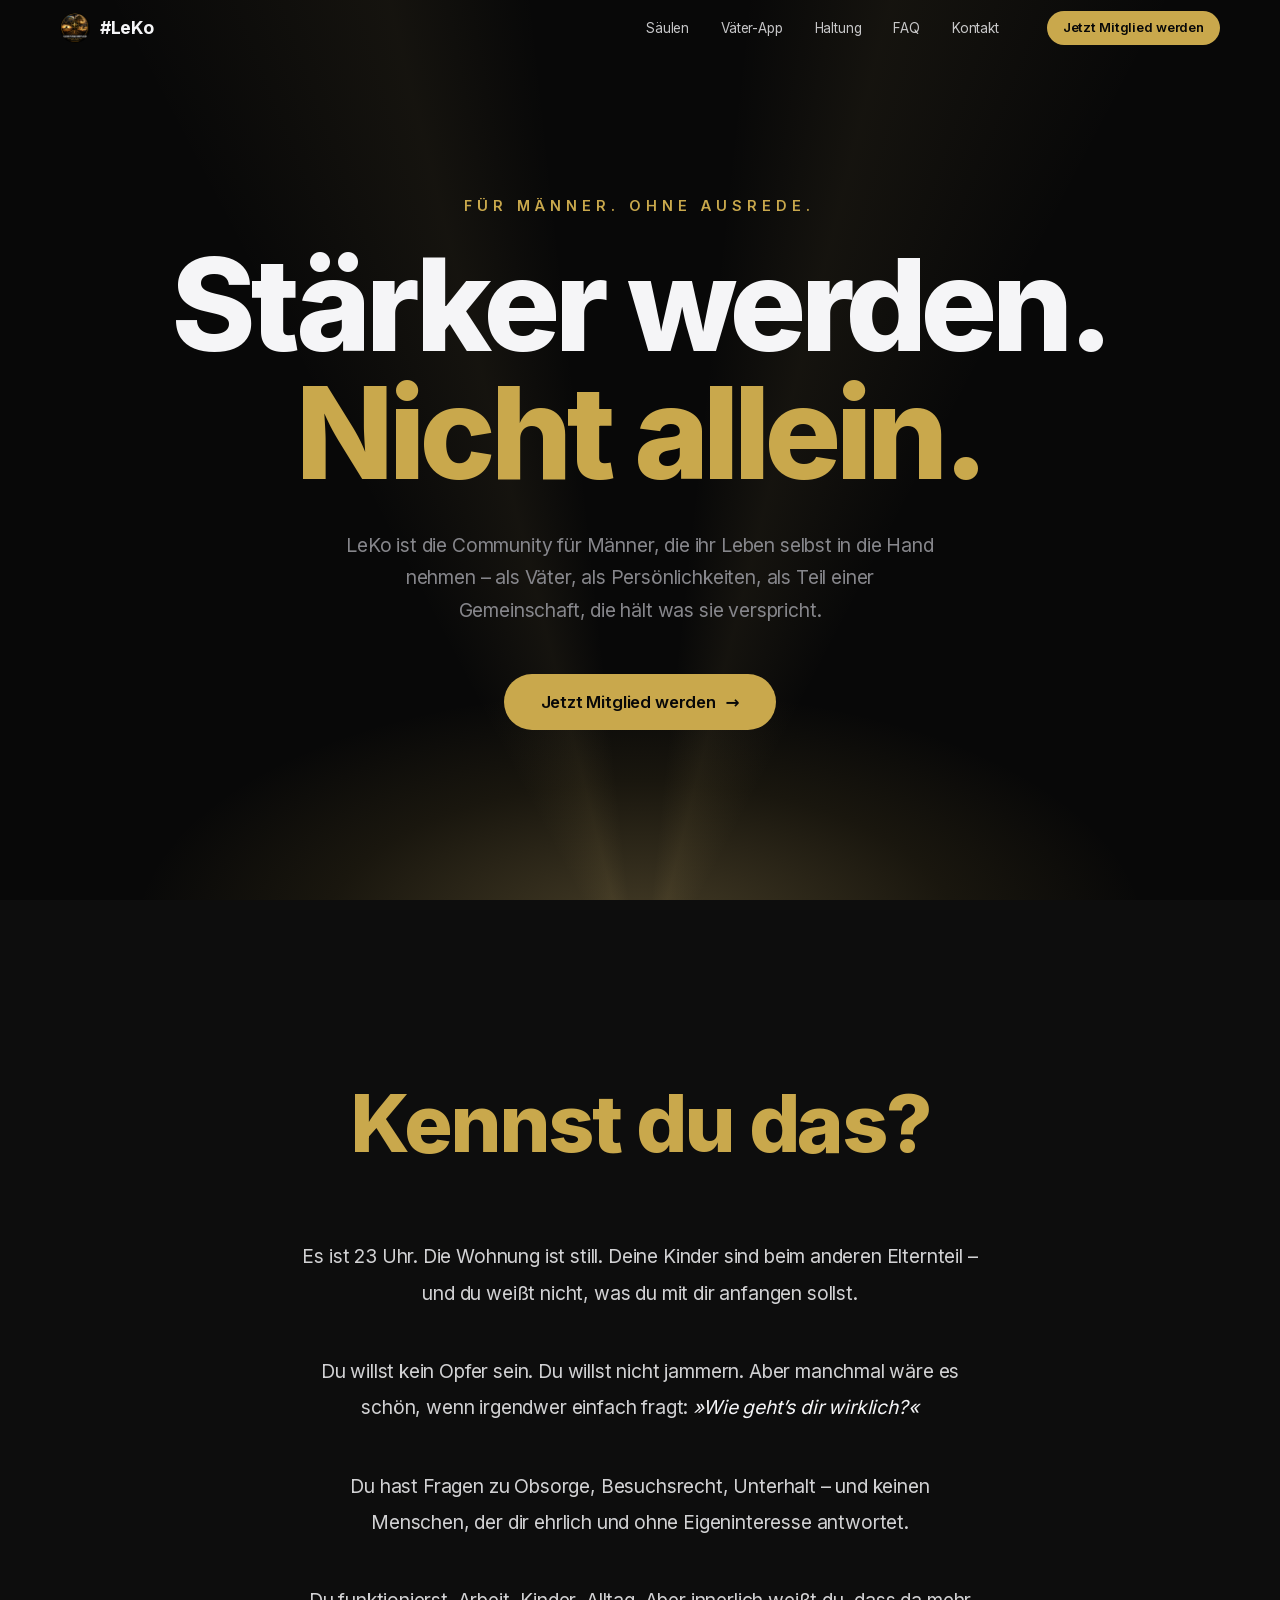
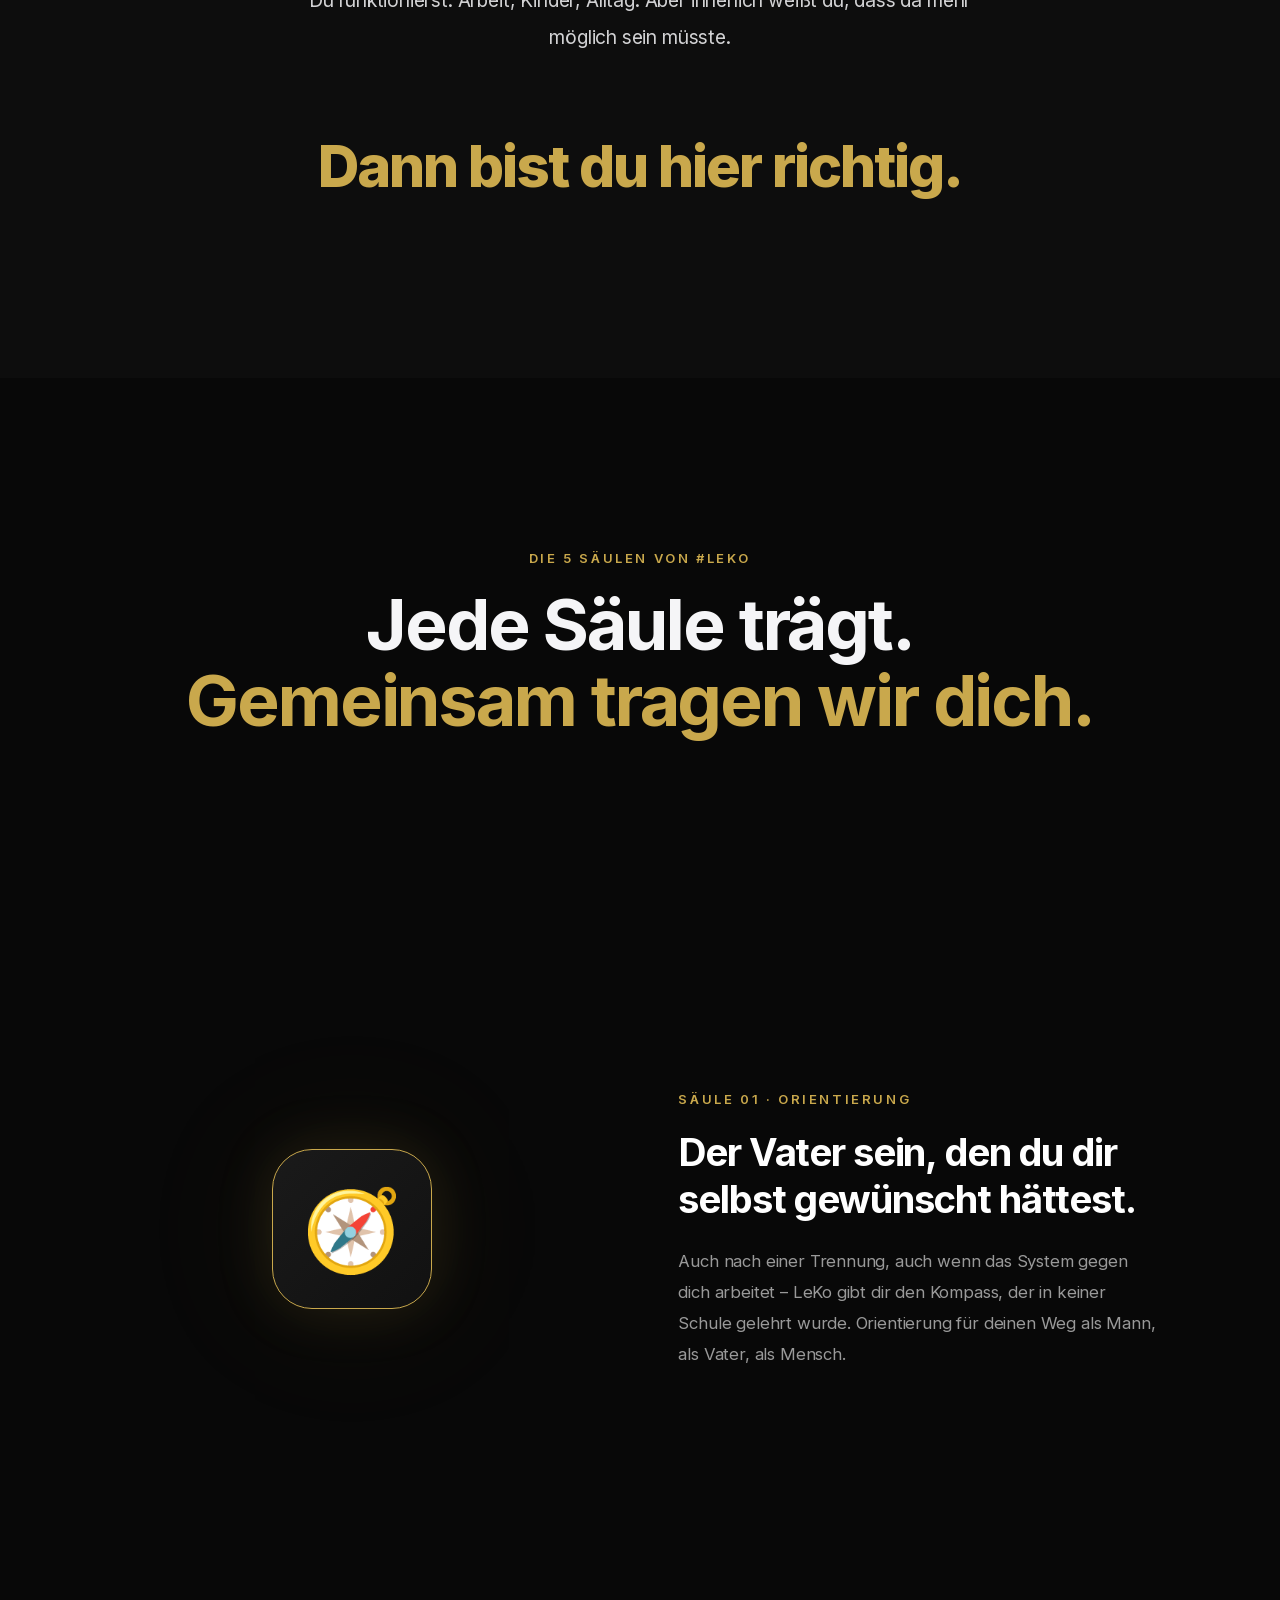
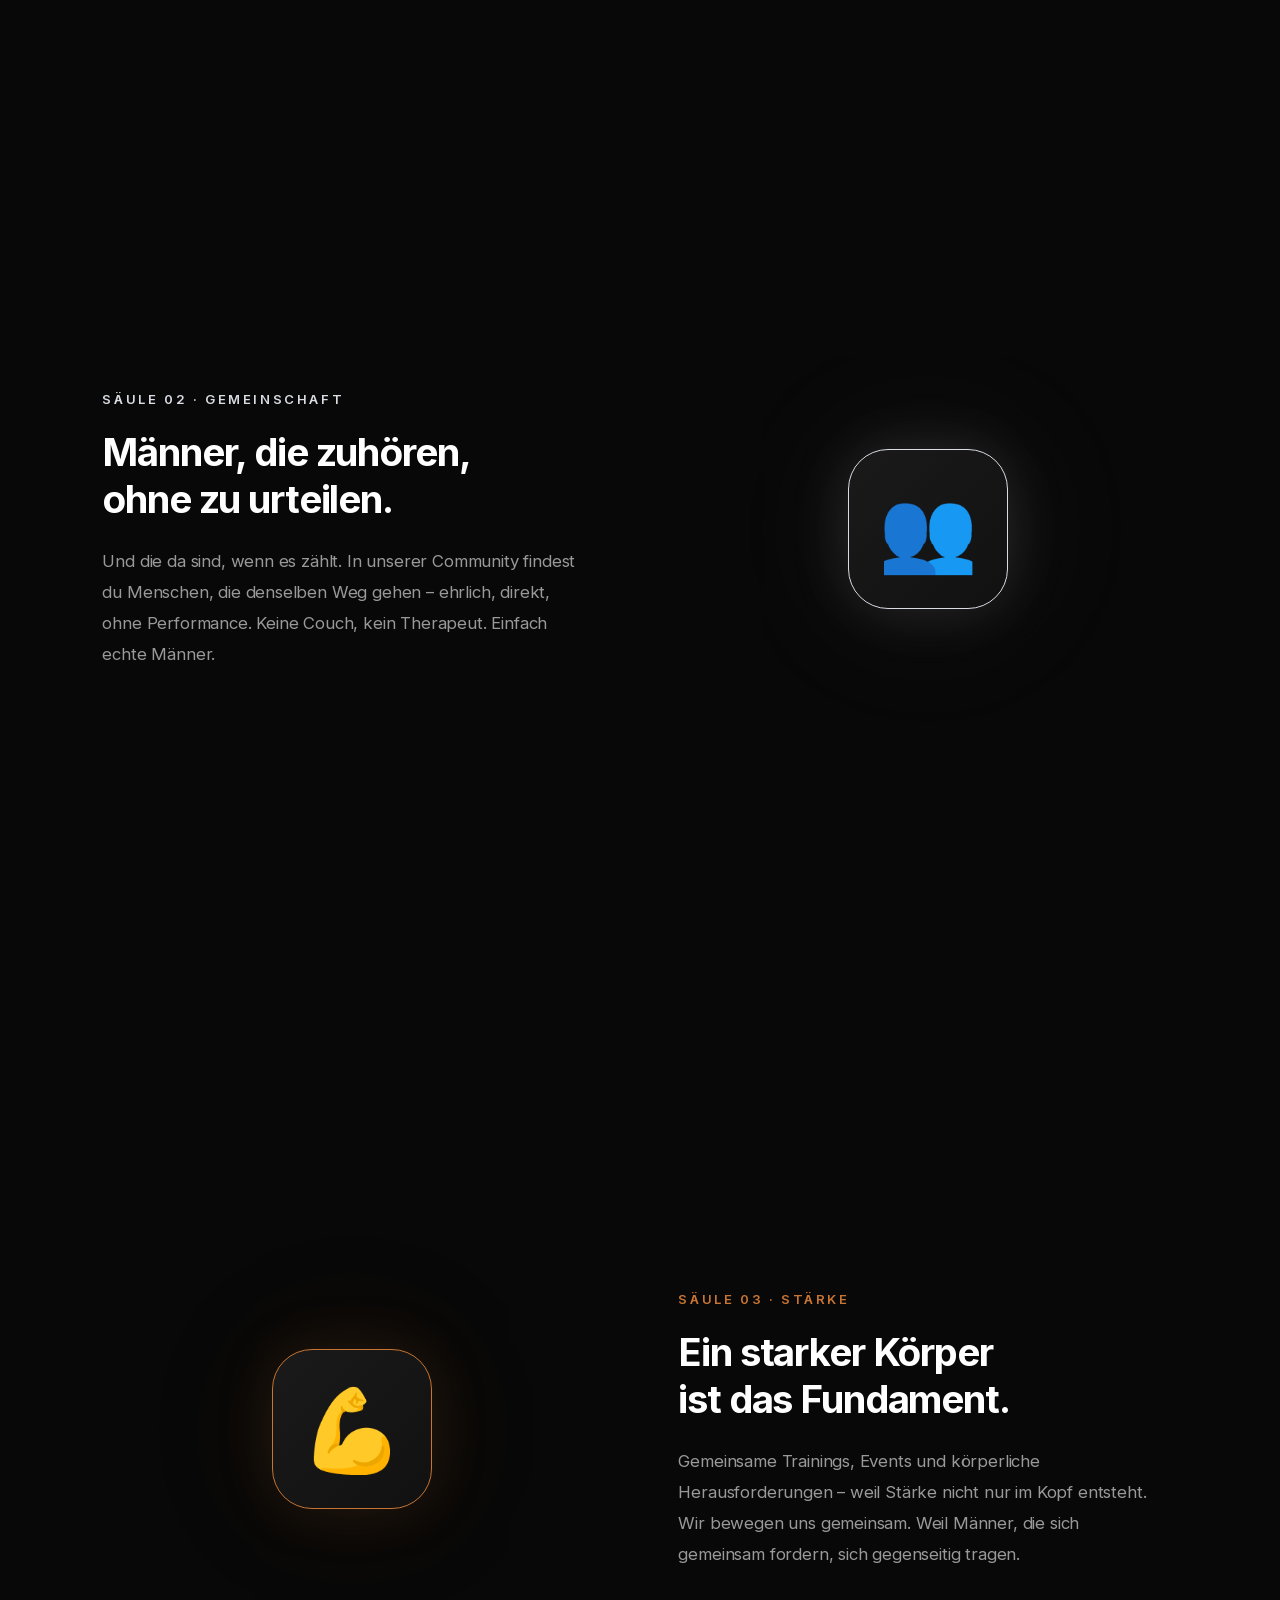
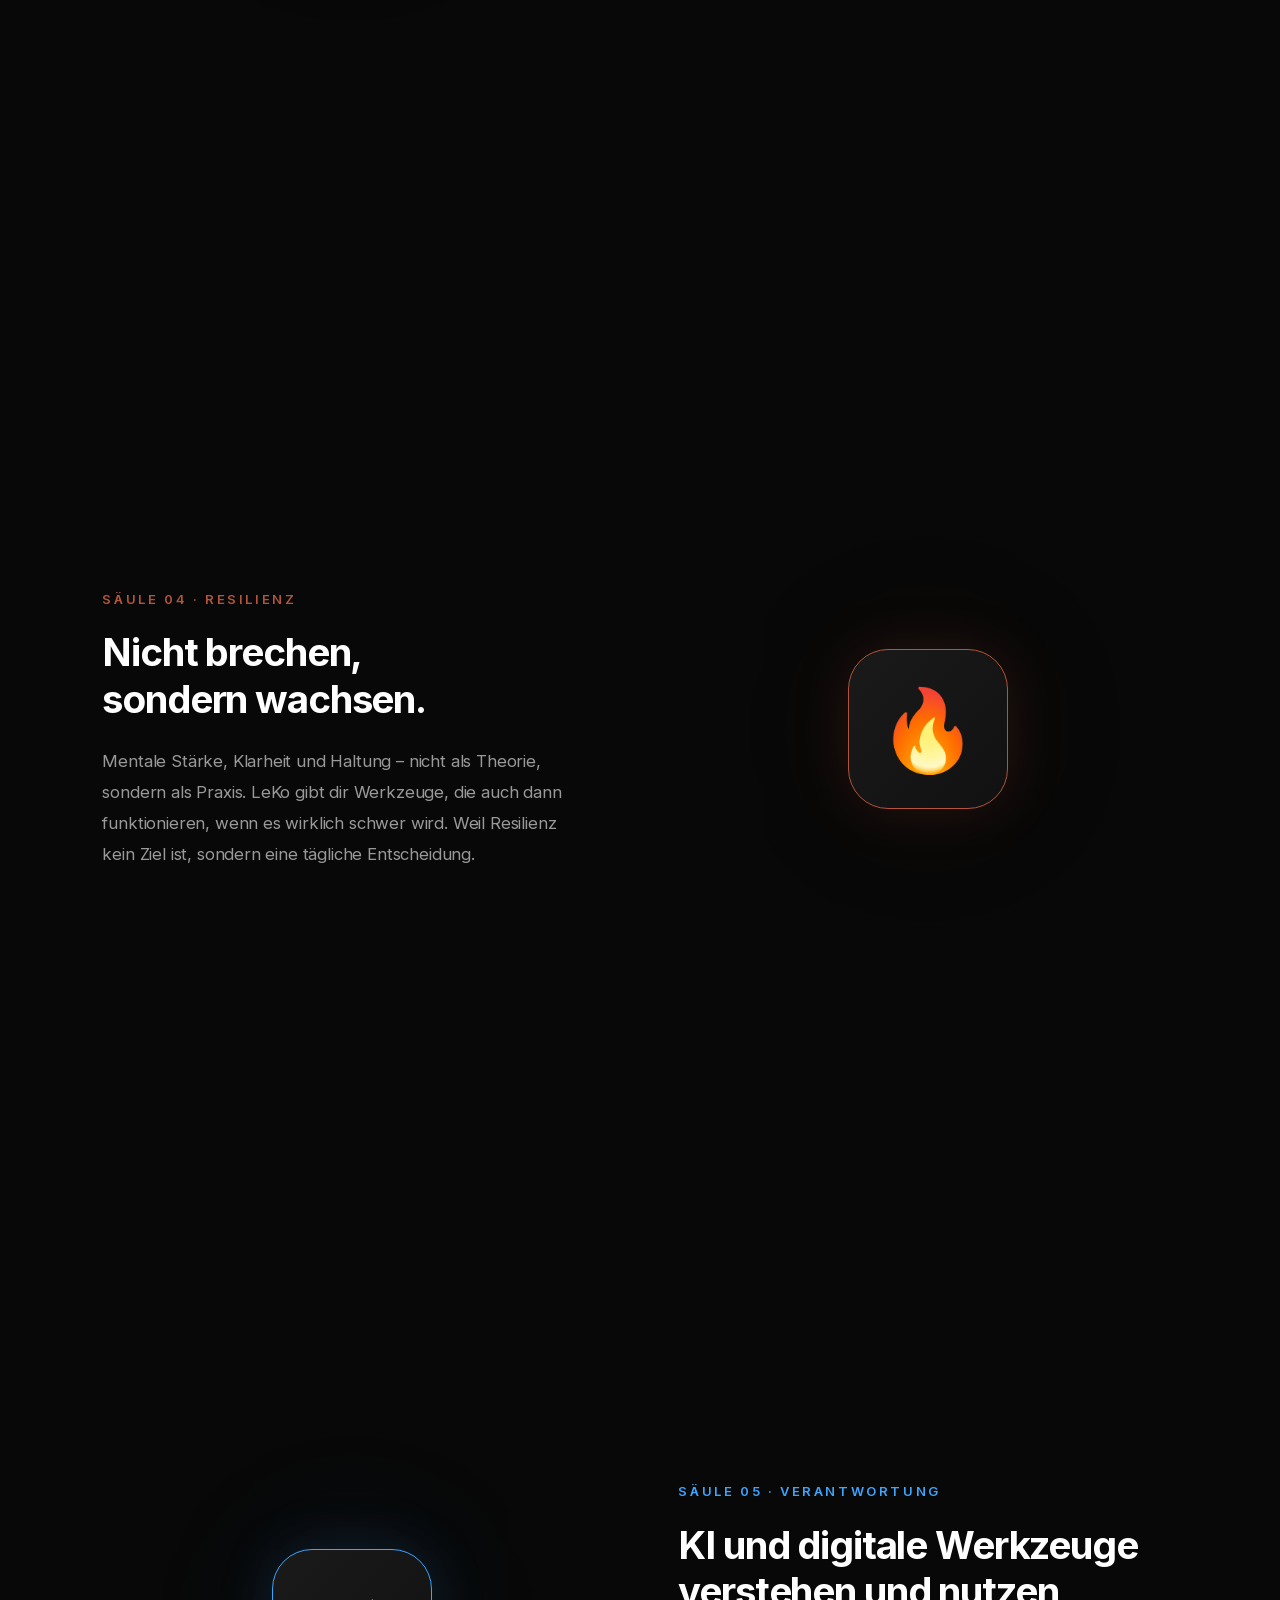
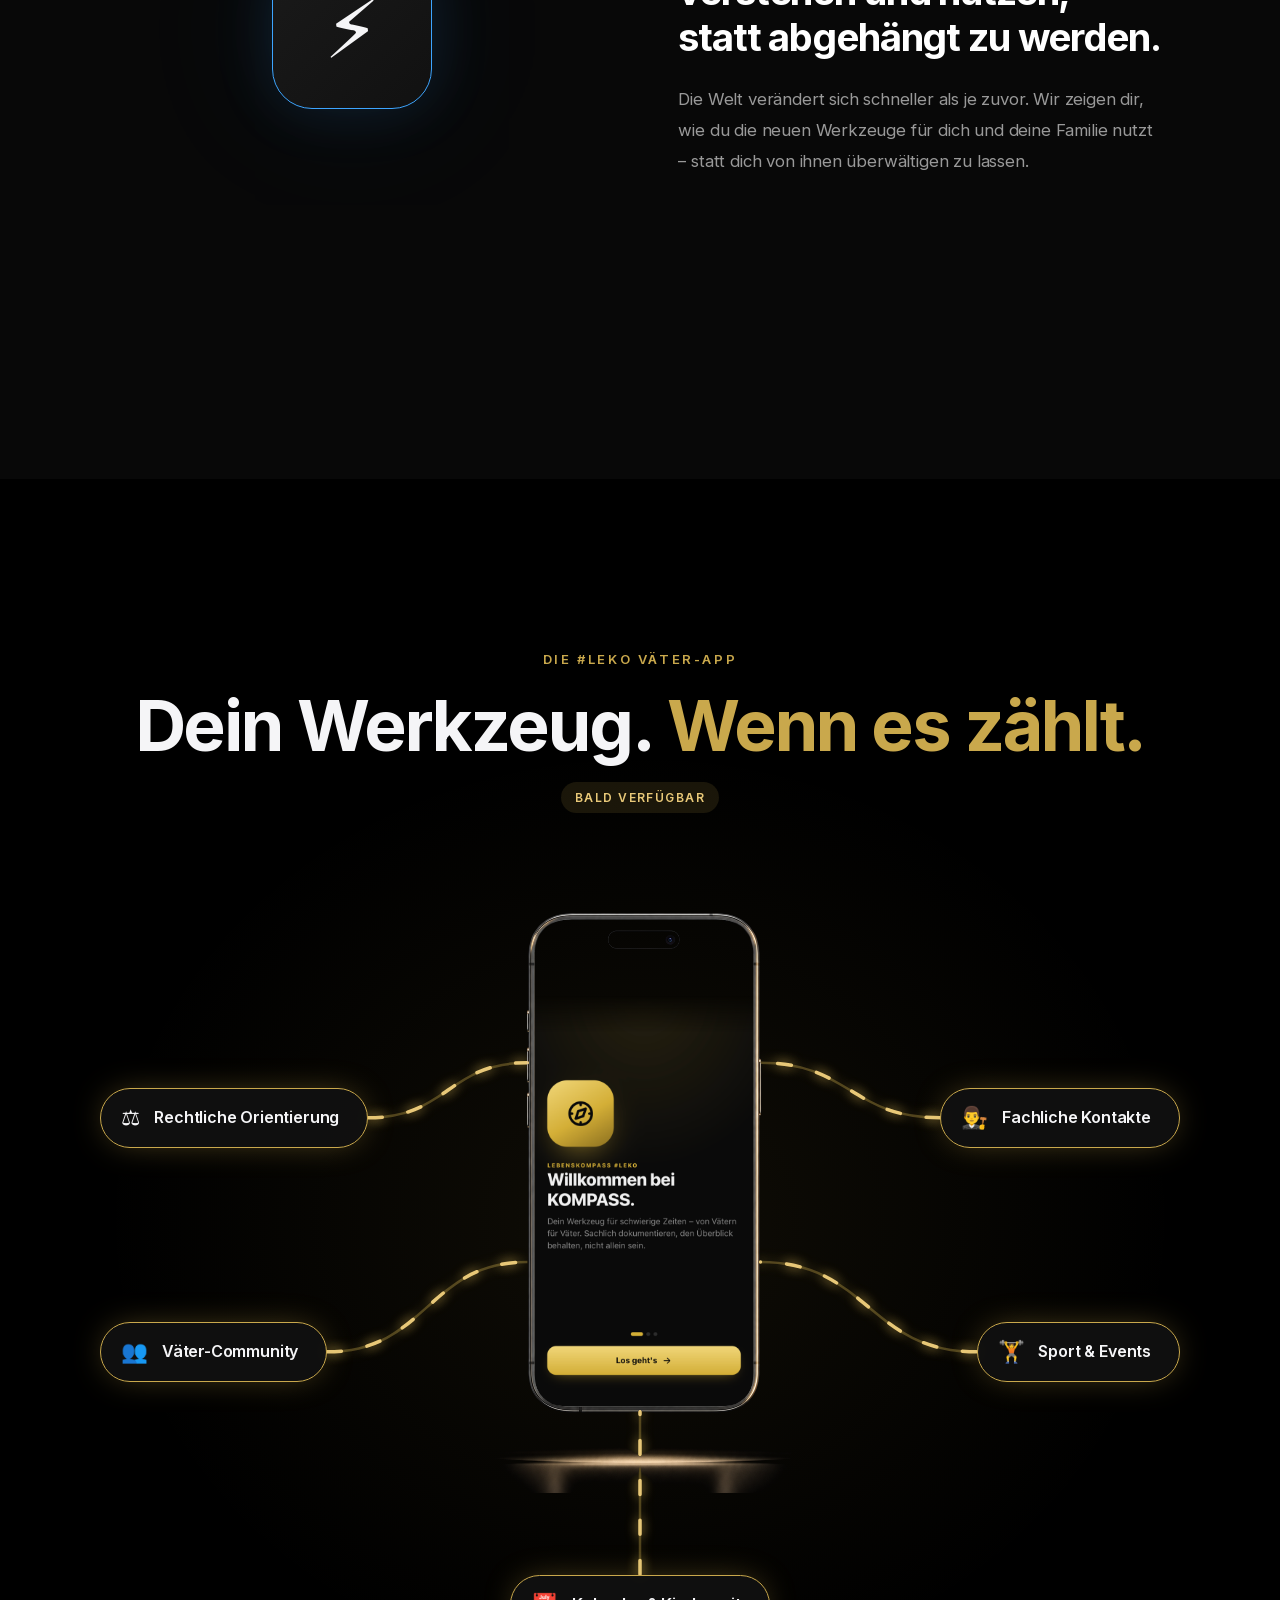
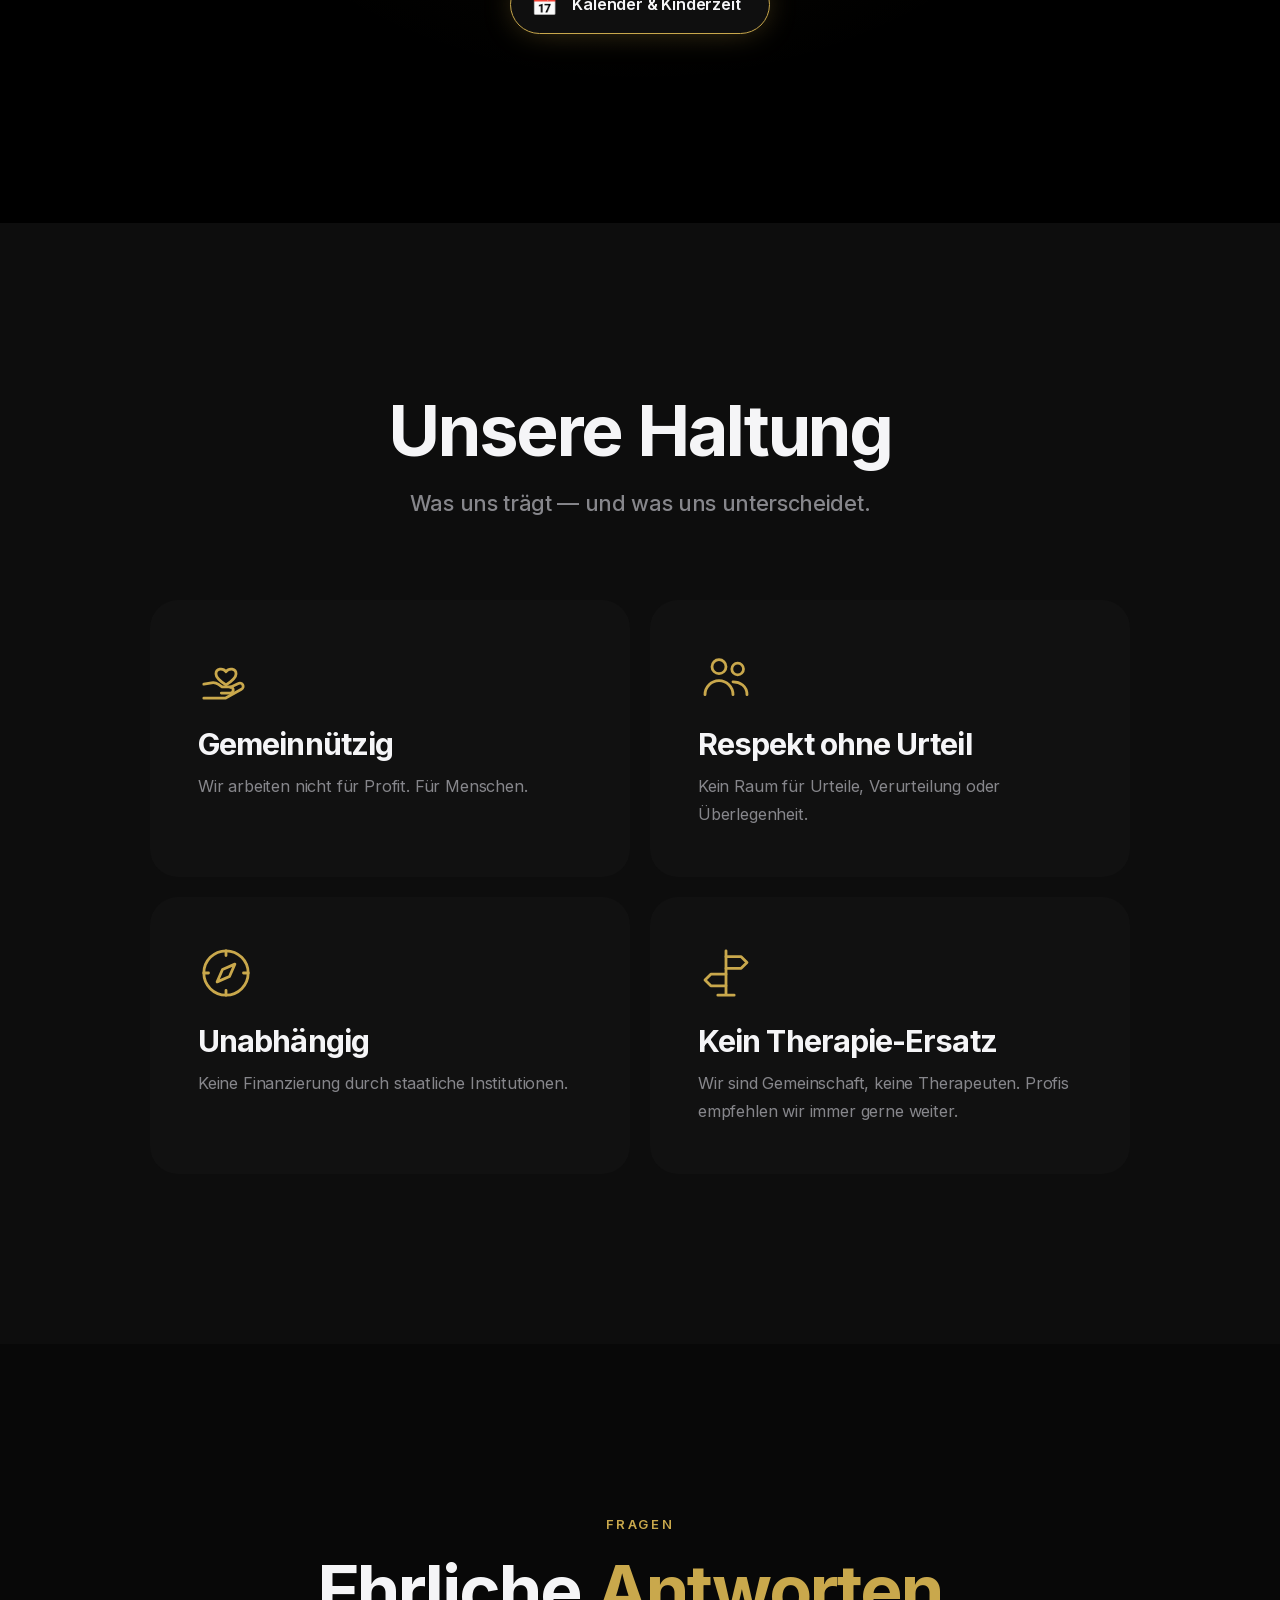
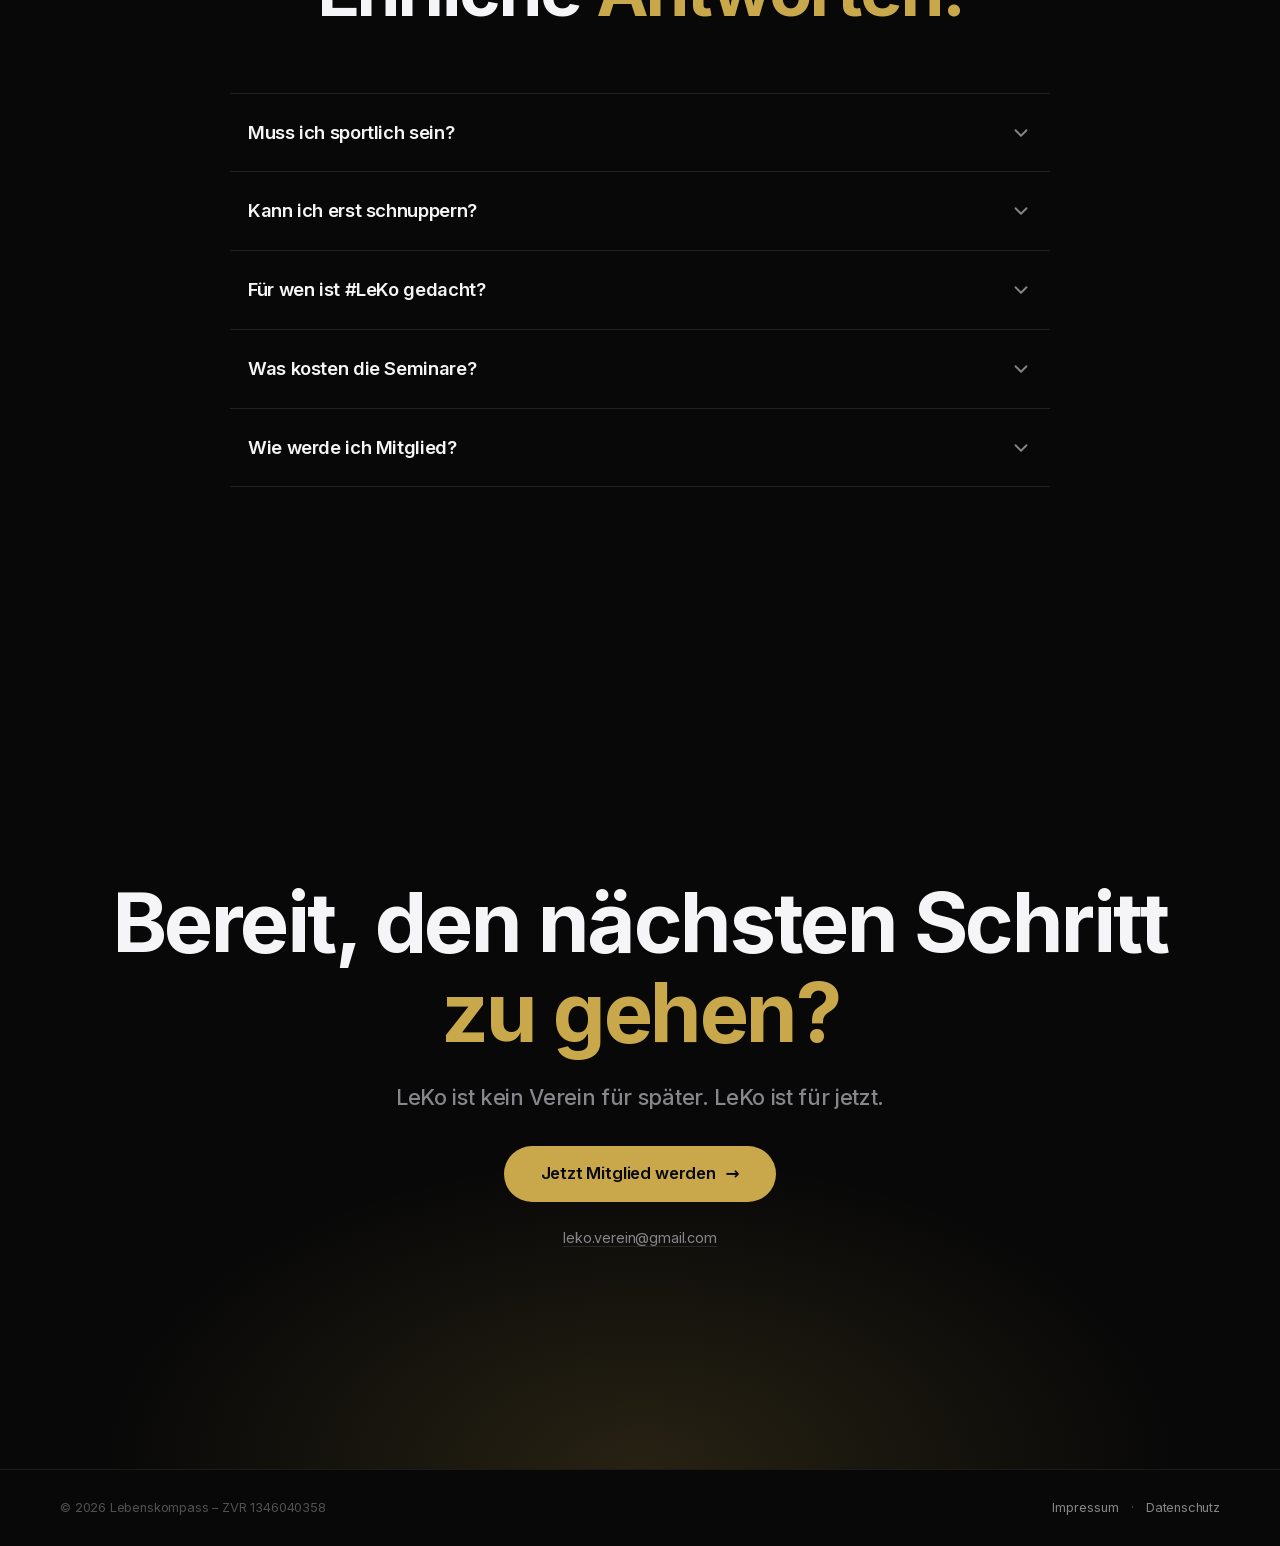
==== index.html @ 15def8cd "fix: Badge-Layout 2+2+1 symmetrisch, alter CSS-Rahmen entfernt Co-Authored-By: Claude Sonnet 4.6 <no" ====
<!DOCTYPE html>
<html lang="de-AT">
<head>
<meta charset="UTF-8">
<meta name="viewport" content="width=device-width, initial-scale=1, viewport-fit=cover">
<meta name="theme-color" content="#080808">
<link rel="icon" type="image/png" sizes="128x128" href="assets/logo/logo-128x128.png">
<link rel="apple-touch-icon" href="assets/logo/logo-256x256.png">
<link rel="stylesheet" href="assets/fonts/fonts.css">
<link rel="stylesheet" href="assets/site.css">
<title>LeKo – Lebenskompass | Männer-Community Österreich &amp; Deutschland</title>
<meta name="description" content="LeKo ist die Gemeinschaft für Männer zwischen 25 und 50, die Orientierung, Stärke und echte Verbindung suchen – als Väter, als Persönlichkeit, als Teil einer Community, die hält was sie verspricht. Österreich und Deutschland.">
<meta name="robots" content="index, follow">
<link rel="canonical" href="https://prinz03.github.io/leko-website/">
<meta property="og:title" content="LeKo – Stärker werden. Nicht allein.">
<meta property="og:description" content="Männer-Community für Orientierung, Gemeinschaft und Stärke. Überall in Österreich und Deutschland.">
<meta property="og:image" content="https://prinz03.github.io/leko-website/assets/logo/logo-512x512.png">
<meta property="og:url" content="https://prinz03.github.io/leko-website/">
<meta property="og:type" content="website">
<meta property="og:locale" content="de_AT">
<style>
/* ─── 1 · HERO: ruhig, nur Text und Licht ─────────────────────────────── */
.hero-outer{position:relative;background:var(--bg-black)}
.hero-inner{position:relative;min-height:100vh;min-height:100svh;overflow:hidden;display:grid;place-items:center;text-align:center;padding:calc(var(--nav-h) + 2rem) 2rem 4rem}
/* Goldener Lichtkegel von unten */
.hero-licht{position:absolute;inset:0;pointer-events:none}
.hero-licht::before{content:"";position:absolute;inset:0;
  background:radial-gradient(ellipse 55% 38% at 50% 104%,rgba(232,200,120,.28),rgba(201,168,76,.09) 45%,transparent 72%),
    conic-gradient(from 180deg at 50% 112%,transparent 152deg,rgba(232,200,120,.06) 166deg,transparent 174deg,transparent 186deg,rgba(232,200,120,.06) 194deg,transparent 208deg)}
.hero-text{position:relative;z-index:2;display:flex;flex-direction:column;align-items:center}
.hero-pre{font-size:clamp(.75rem,1.5vw,.9rem);font-weight:600;letter-spacing:5px;text-transform:uppercase;color:var(--gold);margin-bottom:1.5rem}
.hero-h1{font-size:clamp(3.4rem,10vw,9rem);font-weight:800;line-height:1;letter-spacing:-.04em;margin:0 0 2rem}
.h1-weiss{display:block;color:var(--text-white)}
.h1-gold{display:block;color:var(--gold)}
.hero-sub{font-size:clamp(1rem,2vw,1.2rem);color:var(--text-gray);max-width:600px;line-height:1.7;margin-bottom:2.5rem}
/* „backwards“: nach dem Einblenden übernimmt das Scroll-Skript Deckkraft und Lage */
.auftritt{animation:auftritt 1.4s var(--weich) backwards;animation-delay:var(--d,0s)}
@keyframes auftritt{from{opacity:0;transform:translateY(24px)}}

/* ─── 2 · KENNST DU DAS? ─────────────────────────────────────────────── */
.mirror-section{background:var(--bg-dark);padding:clamp(110px,15vw,180px) var(--gutter-r) clamp(110px,15vw,180px) var(--gutter-l);text-align:center}
.mirror-label{font-size:clamp(2.6rem,6.5vw,5rem);font-weight:800;color:var(--gold);margin-bottom:clamp(3rem,6vw,4.5rem)}
.mirror-item{max-width:680px;margin:0 auto 2.6rem}
.mirror-item p{font-size:1.2rem;line-height:1.9;color:rgba(245,245,247,.85)}
.mirror-item em{color:var(--text-white);font-style:italic}
.mirror-bridge{max-width:680px;margin:clamp(3.5rem,7vw,5rem) auto 0;font-size:clamp(2rem,5vw,3.6rem);font-weight:800;letter-spacing:-.035em;line-height:1.1;color:var(--gold)}

/* ─── 3 · 5 SÄULEN: je eine Full-Screen-Sektion ──────────────────────── */
.saeulen{background:var(--bg-black)}
.saeulen-intro{text-align:center;padding-top:clamp(110px,14vw,170px);padding-bottom:clamp(20px,4vw,40px);display:grid;justify-items:center;gap:18px}
.saeulen-intro h2 em{display:block}
.saeule-section{min-height:100vh;display:grid;grid-template-columns:1fr 1fr;align-items:center;padding:0 8vw;gap:6vw;background:#080808}
.saeule-section:nth-child(even){direction:rtl}
.saeule-section:nth-child(even) > *{direction:ltr}
.saeule-visual{display:grid;place-items:center}
.saeule-icon{font-size:5rem;display:flex;align-items:center;justify-content:center;width:160px;height:160px;border-radius:40px;
  background:linear-gradient(135deg,#1a1a1a,#111);border:1.5px solid var(--akzent);
  box-shadow:0 0 60px color-mix(in srgb,var(--akzent) 14%,transparent),0 0 160px color-mix(in srgb,var(--akzent) 8%,transparent)}
.saeule-label{display:block;font-size:13px;font-weight:600;letter-spacing:.2em;text-transform:uppercase;color:var(--akzent);margin-bottom:1.25rem}
.saeule-text h2{font-size:clamp(1.8rem,3vw,2.8rem);color:#fff;font-weight:700;margin-bottom:1.5rem;line-height:1.2}
.saeule-text p{font-size:1.05rem;color:#999;line-height:1.85;max-width:480px}
@media (max-width:760px){
  .saeule-section,.saeule-section:nth-child(even){grid-template-columns:1fr;direction:ltr;min-height:auto;padding:clamp(72px,16vw,110px) var(--gutter-r) clamp(72px,16vw,110px) var(--gutter-l);gap:2.5rem}
  .saeule-visual{justify-items:start}
  .saeule-icon{width:120px;height:120px;font-size:3.6rem;border-radius:30px}
}

/* ─── 4 · VÄTER-APP: Handy in der Mitte, Features per Strom-Linie verbunden ─── */
.app{background:radial-gradient(ellipse 60% 50% at 50% 55%,rgba(201,168,76,.08) 0%,transparent 70%),#000;min-height:100vh;overflow:hidden;padding:clamp(110px,14vw,170px) 0 clamp(90px,12vw,150px)}
.app-kopf{text-align:center;display:grid;justify-items:center;gap:18px;margin-bottom:clamp(48px,7vw,80px)}
/* Bühne: Handy mittig oben, Badges absolut darum herum (2 links, 2 rechts, 1 unten Mitte) */
.app-buehne{position:relative;max-width:1200px;height:780px;margin:0 auto}
.app-linien{position:absolute;inset:0;width:100%;height:100%;overflow:visible;pointer-events:none}
.app-bahn{fill:none;stroke:rgba(201,168,76,.35);stroke-width:2.5;filter:drop-shadow(0 0 6px #C9A84C)}
/* elektrischer Strom: breite helle Impulse laufen schnell die Linie entlang */
.app-strom{fill:none;stroke:#E8C878;stroke-width:3.5;stroke-linecap:round;stroke-dasharray:14 26;animation:strom 1.5s linear infinite;filter:drop-shadow(0 0 6px #C9A84C)}
@keyframes strom{to{stroke-dashoffset:-40}}
.app-badges{list-style:none}
.badge-top-left{left:5%;top:25%}
.badge-mid-left{left:5%;top:55%}
.badge-top-right{right:5%;top:25%}
.badge-mid-right{right:5%;top:55%}
/* zentriert ohne transform – die Einblend-Animation setzt transform am Ende auf none */
.badge-bottom-center{left:0;right:0;margin-inline:auto;width:max-content;bottom:5%}
.app-badge{position:absolute;z-index:1;display:flex;align-items:center;gap:14px;padding:16px 28px 16px 20px;border:1px solid var(--gold);border-radius:999px;background:rgba(17,17,17,.92);
  font-size:1rem;font-weight:600;color:var(--text-white);white-space:nowrap;box-shadow:0 0 34px -8px rgba(201,168,76,.45);transition:box-shadow .3s,background .3s}
.app-badge:hover{background:var(--bg-elevated);box-shadow:0 0 60px -4px rgba(201,168,76,.75)}
.ab-icon{font-size:1.35rem;line-height:1}
/* Handy: generiertes iPhone-Mockup (zugeschnitten auf 603×1200), darin der echte App-Screen.
   Prozentwerte im Bild ausgemessen: Screen innen 15,2 % von links, 72,3 % breit, endet bei 85,5 % Höhe. */
/* ohne transform/z-index zentriert, damit mix-blend-mode mit dem Goldschein der Sektion mischt */
.app-geraet{position:absolute;top:0;left:0;right:0;margin-inline:auto;height:600px;width:301.5px}
.app-mockup{display:block;width:100%;height:100%;mix-blend-mode:lighten}  /* Schwarz im Bild nimmt den Goldschein dahinter an */
/* Screenshot ist breiter als der Screen (0,53 zu 0,45): volle Breite, unten bündig – oben bleibt schwarzer Screen mit der Dynamic Island */
.app-screen-bild{position:absolute;left:15.2%;width:72.3%;top:17.15%;height:auto;aspect-ratio:600/1128;
  border-radius:0 0 12.77% 12.77% / 0 0 6.79% 6.79%;-webkit-mask-image:linear-gradient(to bottom,transparent,#000 9%);mask-image:linear-gradient(to bottom,transparent,#000 9%)}
/* unsichtbarer Kasten über dem Handy-Körper – daran docken die Linien an */
.app-koerper{position:absolute;left:12.64%;right:10.09%;top:3.36%;bottom:13.57%;pointer-events:none}
@media (prefers-reduced-motion:reduce){.app-strom{animation:none;stroke-dasharray:none;opacity:.6}}
.app-mobile-list{display:none}
@media (max-width:899px){
  .app-buehne{height:auto;padding:0 var(--gutter-r) 0 var(--gutter-l)}
  .app-linien,.app-badges{display:none}
  .app-geraet{position:relative;height:auto;width:min(80vw,340px);aspect-ratio:603/1200}
  .app-mobile-list{display:block;padding-top:clamp(48px,10vw,72px)}
  .app-mobile-feature{border-left:3px solid var(--gold);padding:1.5rem 1.5rem 1.5rem 2rem;margin-bottom:2rem;background:var(--bg-card);border-radius:0 12px 12px 0}
  .app-mobile-feature h3{color:var(--gold);font-size:1rem;margin-bottom:.5rem;text-transform:uppercase;letter-spacing:.05em}
  .app-mobile-feature p{color:#ccc;font-size:.95rem;line-height:1.7;margin:0}
}

/* ─── 5 · HALTUNG (2×2) ──────────────────────────────────────────────── */
.haltung{background:var(--bg-dark);padding:clamp(110px,14vw,170px) 0}
.haltung-kopf{text-align:center;display:grid;justify-items:center;gap:18px;margin-bottom:clamp(48px,7vw,80px)}
.haltung-grid{display:grid;grid-template-columns:1fr 1fr;gap:1.25rem;max-width:980px;margin:0 auto}
.haltung-karte{height:100%;padding:clamp(2rem,4vw,3rem);border-radius:28px;background:var(--bg-card);transition:transform .4s var(--weich),background .4s,box-shadow .4s}
.haltung-karte:hover{transform:translateY(-6px);background:var(--bg-elevated);box-shadow:inset 0 0 0 1px var(--border)}
.hk-icon{color:var(--gold);margin-bottom:1.5rem}
.hk-icon svg{display:block;width:56px;height:56px}
.haltung-karte h3{font-size:clamp(1.4rem,2.4vw,1.9rem);color:var(--text-white);margin-bottom:.8rem}
.haltung-karte p{color:var(--text-gray);font-size:1.02rem;line-height:1.7}
@media (max-width:680px){.haltung-grid{grid-template-columns:1fr}}

/* ─── 6 · FAQ ────────────────────────────────────────────────────────── */
.faq{background:var(--bg-black);padding:clamp(110px,14vw,170px) 0}
.faq-kopf{text-align:center;display:grid;justify-items:center;gap:18px;margin-bottom:clamp(40px,6vw,64px)}
.akk-item{border-bottom:1px solid var(--linie);transition:background .4s}
.akk-item:first-child{border-top:1px solid var(--linie)}
.akk-item.offen{background:rgba(255,255,255,.025)}
.akk-frage{width:100%;display:flex;align-items:center;gap:16px;padding:26px 18px;background:none;border:0;color:var(--text-white);font:600 1.15rem/1.4 var(--sans);letter-spacing:-.02em;text-align:left;cursor:pointer;transition:color .2s}
.akk-frage:hover{color:var(--gold-light)}
.akk-titel{flex:1}
.chevron{flex:none;width:22px;height:22px;color:var(--text-gray);transition:transform .4s var(--weich),color .3s}
.akk-item.offen .chevron{transform:rotate(180deg);color:var(--gold)}
.akk-antwort{height:0;overflow:hidden;transition:height .45s var(--weich)}
.akk-antwort p{padding:0 18px 26px;color:var(--text-gray);font-size:1.02rem}

/* ─── 7 · CTA ────────────────────────────────────────────────────────── */
.cta{background:radial-gradient(ellipse 60% 55% at 50% 100%,rgba(201,168,76,.16),transparent 70%),var(--bg-black);padding:clamp(130px,18vw,220px) 0;text-align:center}
.cta-inner{display:grid;justify-items:center;gap:24px}
.cta h2{font-size:clamp(2.6rem,6.5vw,5.5rem);max-width:14em}
.cta h2 em{display:block}
.btn-gross{min-height:56px;padding:0 2.2rem;font-size:1.05rem;margin-top:8px}
.cta-klein{font-size:.9rem;color:var(--text-gray)}
.cta-klein a{color:var(--text-gray);text-decoration:none;border-bottom:1px solid var(--linie);transition:color .2s,border-color .2s}
.cta-klein a:hover{color:var(--gold);border-color:var(--gold)}
</style>
</head>
<body>
<a class="skip" href="#inhalt">Zum Inhalt springen</a>

<header class="kopf" id="kopf">
  <div class="wrap">
    <a href="#top" class="marke"><img src="assets/logo/logo-128x128.png" alt="" width="36" height="36">#LeKo</a>
    <ul class="kopf-links"><li><a href="#saeulen">Säulen</a></li><li><a href="#app">Väter-App</a></li><li><a href="#haltung">Haltung</a></li><li><a href="#faq">FAQ</a></li><li><a href="#mitglied">Kontakt</a></li></ul>
    <a href="#mitglied" class="btn btn-gold kopf-cta"><span class="lang">Jetzt&nbsp;</span>Mitglied werden</a>
    <button class="burger" id="burger" type="button" aria-label="Menü öffnen" aria-expanded="false" aria-controls="schublade"><span></span></button>
  </div>
  <nav class="schublade" id="schublade" aria-label="Mobile Navigation">
    <a href="#saeulen">Säulen</a>
    <a href="#app">Väter-App</a>
    <a href="#haltung">Haltung</a>
    <a href="#faq">FAQ</a>
    <a href="#mitglied">Kontakt</a>
  </nav>
</header>

<main id="inhalt">

<!-- ═══ 1 · HERO (ruhig: nur Text und Licht) ═══ -->
<section class="hero-outer" id="top">
  <div class="hero-inner">
    <div class="hero-licht" aria-hidden="true"></div>
    <div class="hero-text">
      <p class="hero-pre auftritt" style="--d:.3s">Für Männer. Ohne Ausrede.</p>
      <h1 class="hero-h1">
        <span class="h1-weiss auftritt" style="--d:.55s">Stärker werden.</span>
        <span class="h1-gold auftritt" style="--d:.85s">Nicht allein.</span>
      </h1>
      <p class="hero-sub auftritt" style="--d:1.1s">LeKo ist die Community für Männer, die ihr Leben selbst in die Hand nehmen – als Väter, als Persönlichkeiten, als Teil einer Gemeinschaft, die hält was sie verspricht.</p>
      <div class="hero-ctas auftritt" style="--d:1.25s">
        <a href="#mitglied" class="btn btn-gold btn-gross">Jetzt Mitglied werden <span class="pfeil" aria-hidden="true">→</span></a>
      </div>
    </div>
  </div>
</section>

<!-- ═══ 2 · KENNST DU DAS? (wie ein Freund, nicht wie Marketing) ═══ -->
<section class="mirror-section" id="problem" aria-labelledby="mirror-titel">
  <h2 class="mirror-label" id="mirror-titel" data-reveal>Kennst du das?</h2>
    <div class="mirror-item" data-reveal><p>Es ist 23 Uhr. Die Wohnung ist still. Deine Kinder sind beim anderen Elternteil – und du weißt nicht, was du mit dir anfangen sollst.</p></div>
    <div class="mirror-item" data-reveal><p>Du willst kein Opfer sein. Du willst nicht jammern. Aber manchmal wäre es schön, wenn irgendwer einfach fragt: <em>»Wie geht’s dir wirklich?«</em></p></div>
    <div class="mirror-item" data-reveal><p>Du hast Fragen zu Obsorge, Besuchsrecht, Unterhalt – und keinen Menschen, der dir ehrlich und ohne Eigeninteresse antwortet.</p></div>
    <div class="mirror-item" data-reveal><p>Du funktionierst. Arbeit, Kinder, Alltag. Aber innerlich weißt du, dass da mehr möglich sein müsste.</p></div>
  <p class="mirror-bridge" data-reveal>Dann bist du hier richtig.</p>
</section>

<!-- ═══ 3 · 5 SÄULEN (Full-Screen-Feature-Sektionen) ═══ -->
<div class="saeulen" id="saeulen">
  <header class="saeulen-intro wrap" data-reveal>
    <p class="eyebrow-gold">Die 5 Säulen von #LeKo</p>
    <h2>Jede Säule trägt. <em>Gemeinsam tragen wir dich.</em></h2>
  </header>
  <div class="saeulen-liste">
  <section class="saeule-section" style="--akzent:#C9A84C" aria-labelledby="saeule-0">
    <div class="saeule-visual" data-reveal><div class="saeule-icon" aria-hidden="true">🧭</div></div>
    <div class="saeule-text" data-reveal data-reveal-delay="120"><span class="saeule-label">Säule 01 · Orientierung</span><h2 id="saeule-0">Der Vater sein, den du dir selbst gewünscht hättest.</h2><p>Auch nach einer Trennung, auch wenn das System gegen dich arbeitet – LeKo gibt dir den Kompass, der in keiner Schule gelehrt wurde. Orientierung für deinen Weg als Mann, als Vater, als Mensch.</p></div>
  </section>
  <section class="saeule-section" style="--akzent:#D9DDE3" aria-labelledby="saeule-1">
    <div class="saeule-visual" data-reveal><div class="saeule-icon" aria-hidden="true">👥</div></div>
    <div class="saeule-text" data-reveal data-reveal-delay="120"><span class="saeule-label">Säule 02 · Gemeinschaft</span><h2 id="saeule-1">Männer, die zuhören, ohne zu urteilen.</h2><p>Und die da sind, wenn es zählt. In unserer Community findest du Menschen, die denselben Weg gehen – ehrlich, direkt, ohne Performance. Keine Couch, kein Therapeut. Einfach echte Männer.</p></div>
  </section>
  <section class="saeule-section" style="--akzent:#C87533" aria-labelledby="saeule-2">
    <div class="saeule-visual" data-reveal><div class="saeule-icon" aria-hidden="true">💪</div></div>
    <div class="saeule-text" data-reveal data-reveal-delay="120"><span class="saeule-label">Säule 03 · Stärke</span><h2 id="saeule-2">Ein starker Körper ist das Fundament.</h2><p>Gemeinsame Trainings, Events und körperliche Herausforderungen – weil Stärke nicht nur im Kopf entsteht. Wir bewegen uns gemeinsam. Weil Männer, die sich gemeinsam fordern, sich gegenseitig tragen.</p></div>
  </section>
  <section class="saeule-section" style="--akzent:#B4553A" aria-labelledby="saeule-3">
    <div class="saeule-visual" data-reveal><div class="saeule-icon" aria-hidden="true">🔥</div></div>
    <div class="saeule-text" data-reveal data-reveal-delay="120"><span class="saeule-label">Säule 04 · Resilienz</span><h2 id="saeule-3">Nicht brechen, sondern wachsen.</h2><p>Mentale Stärke, Klarheit und Haltung – nicht als Theorie, sondern als Praxis. LeKo gibt dir Werkzeuge, die auch dann funktionieren, wenn es wirklich schwer wird. Weil Resilienz kein Ziel ist, sondern eine tägliche Entscheidung.</p></div>
  </section>
  <section class="saeule-section" style="--akzent:#3DA5FF" aria-labelledby="saeule-4">
    <div class="saeule-visual" data-reveal><div class="saeule-icon" aria-hidden="true">⚡</div></div>
    <div class="saeule-text" data-reveal data-reveal-delay="120"><span class="saeule-label">Säule 05 · Verantwortung</span><h2 id="saeule-4">KI und digitale Werkzeuge verstehen und nutzen, statt abgehängt zu werden.</h2><p>Die Welt verändert sich schneller als je zuvor. Wir zeigen dir, wie du die neuen Werkzeuge für dich und deine Familie nutzt – statt dich von ihnen überwältigen zu lassen.</p></div>
  </section>
  </div>
</div>

<!-- ═══ 4 · VÄTER-APP (Handy mit echtem App-Screen, Features per Strom-Linie verbunden) ═══ -->
<section class="app" id="app" aria-labelledby="app-titel">
  <div class="wrap app-kopf" data-reveal>
    <p class="eyebrow-gold">Die #LeKo Väter-App</p>
    <h2 id="app-titel">Dein Werkzeug. <em>Wenn es zählt.</em></h2>
    <span class="badge">Bald verfügbar</span>
  </div>
  <div class="app-buehne" id="app-buehne">
    <svg class="app-linien" id="app-linien" aria-hidden="true"></svg>
    <ul class="app-badges" aria-label="Funktionen der App">
      <li class="app-badge badge-top-left" data-platz="links" data-reveal><span class="ab-icon" aria-hidden="true">⚖️</span>Rechtliche Orientierung</li>
      <li class="app-badge badge-mid-left" data-platz="links" data-reveal><span class="ab-icon" aria-hidden="true">👥</span>Väter-Community</li>
      <li class="app-badge badge-top-right" data-platz="rechts" data-reveal><span class="ab-icon" aria-hidden="true">👨‍⚖️</span>Fachliche Kontakte</li>
      <li class="app-badge badge-mid-right" data-platz="rechts" data-reveal><span class="ab-icon" aria-hidden="true">🏋️</span>Sport &amp; Events</li>
      <li class="app-badge badge-bottom-center" data-platz="unten" data-reveal><span class="ab-icon" aria-hidden="true">📅</span>Kalender &amp; Kinderzeit</li>
    </ul>
    <div class="app-geraet" id="app-geraet">
      <img class="app-mockup" src="assets/img/iphone-mockup.png" width="603" height="1200" alt="" loading="lazy" decoding="async">
      <img class="app-screen-bild" src="assets/img/app-screen.png" width="600" height="1128"
           alt="Startbildschirm der KOMPASS-App: „Willkommen bei KOMPASS. Dein Werkzeug für schwierige Zeiten – von Vätern für Väter.“" loading="lazy" decoding="async">
      <span class="app-koerper" id="app-koerper" aria-hidden="true"></span>
    </div>
  </div>
  <div class="app-mobile-list wrap">
    <div class="app-mobile-feature" data-reveal><h3>Rechtliche Orientierung</h3><p>Obsorge, Besuchsrecht, Unterhalt – klar erklärt.</p></div>
    <div class="app-mobile-feature" data-reveal><h3>Väter-Community</h3><p>Männer, die wirklich verstehen, was du durchmachst. Kein Ratschlag — echte Erfahrung.</p></div>
    <div class="app-mobile-feature" data-reveal><h3>Kalender &amp; Kinderzeit</h3><p>Plane Wochenenden und Ferien mit System. Damit du nichts verpasst.</p></div>
    <div class="app-mobile-feature" data-reveal><h3>Fachliche Kontakte</h3><p>Direkter Zugang zu Familienrechts-Experten.</p></div>
    <div class="app-mobile-feature" data-reveal><h3>Sportevents &amp; Mitglieder</h3><p>Gemeinsame Aktivitäten und ein exklusiver Bereich nur für Mitglieder.</p></div>
  </div>
</section>

<!-- ═══ 5 · HALTUNG (2×2) ═══ -->
<section class="haltung" id="haltung" aria-labelledby="haltung-titel">
  <div class="wrap">
    <header class="haltung-kopf" data-reveal>
      <h2 id="haltung-titel">Unsere Haltung</h2>
      <p class="lead">Was uns trägt — und was uns unterscheidet.</p>
    </header>
    <div class="haltung-grid">
      <div data-reveal data-reveal-delay="0"><article class="haltung-karte"><div class="hk-icon" aria-hidden="true"><svg viewBox="0 0 24 24" fill="none" stroke="currentColor" stroke-width="1.2" stroke-linecap="round" stroke-linejoin="round" aria-hidden="true"><path d="M12 10.2c-1.3-1.8-4.3-1.5-4.3.9 0 1.8 2.3 3.4 4.3 4.7 2-1.3 4.3-2.9 4.3-4.7 0-2.4-3-2.7-4.3-.9z"/><path d="M2.5 15.5l3.3-.6a4 4 0 0 1 3 .7l1.5 1.1h3.5a1.3 1.3 0 0 1 0 2.6H10"/><path d="M2.5 21.5h9.2l6.9-3.8a1.4 1.4 0 0 0-1.3-2.5l-3.4 1.6"/></svg></div><h3>Gemeinnützig</h3><p>Wir arbeiten nicht für Profit. Für Menschen.</p></article></div>
      <div data-reveal data-reveal-delay="100"><article class="haltung-karte"><div class="hk-icon" aria-hidden="true"><svg viewBox="0 0 24 24" fill="none" stroke="currentColor" stroke-width="1.2" stroke-linecap="round" stroke-linejoin="round" aria-hidden="true"><circle cx="9" cy="8" r="3"/><circle cx="17" cy="9" r="2.5"/><path d="M3 20c0-3.3 2.7-6 6-6s6 2.7 6 6M15 14.5c3 0 6 1.8 6 5.5"/></svg></div><h3>Respekt ohne Urteil</h3><p>Kein Raum für Urteile, Verurteilung oder Überlegenheit.</p></article></div>
      <div data-reveal data-reveal-delay="200"><article class="haltung-karte"><div class="hk-icon" aria-hidden="true"><svg viewBox="0 0 24 24" fill="none" stroke="currentColor" stroke-width="1.2" stroke-linecap="round" stroke-linejoin="round" aria-hidden="true"><circle cx="12" cy="12" r="9.5"/><path d="M15.8 8.2l-2.3 5.3-5.3 2.3 2.3-5.3z"/><path d="M12 2.5v2M12 19.5v2M2.5 12h2M19.5 12h2"/></svg></div><h3>Unabhängig</h3><p>Keine Finanzierung durch staatliche Institutionen.</p></article></div>
      <div data-reveal data-reveal-delay="300"><article class="haltung-karte"><div class="hk-icon" aria-hidden="true"><svg viewBox="0 0 24 24" fill="none" stroke="currentColor" stroke-width="1.2" stroke-linecap="round" stroke-linejoin="round" aria-hidden="true"><path d="M12 2.5v19M8.5 21.5h7"/><path d="M12 5h6.5l2.5 2.5-2.5 2.5H12"/><path d="M12 12.5H5.5L3 15l2.5 2.5H12"/></svg></div><h3>Kein Therapie-Ersatz</h3><p>Wir sind Gemeinschaft, keine Therapeuten. Profis empfehlen wir immer gerne weiter.</p></article></div>
    </div>
  </div>
</section>

<!-- ═══ 6 · FAQ ═══ -->
<section class="faq" id="faq" aria-labelledby="faq-titel">
  <div class="wrap schmal">
    <header class="faq-kopf" data-reveal>
      <p class="eyebrow-gold">Fragen</p>
      <h2 id="faq-titel">Ehrliche <em>Antworten.</em></h2>
    </header>
    <div class="akk" data-reveal>
      <div class="akk-item"><button class="akk-frage" type="button" aria-expanded="false" aria-controls="faq-1"><span class="akk-titel">Muss ich sportlich sein?</span><span class="chevron"><svg viewBox="0 0 24 24" fill="none" stroke="currentColor" stroke-width="2" stroke-linecap="round" stroke-linejoin="round" aria-hidden="true"><path d="M6 9l6 6 6-6"/></svg></span></button><div class="akk-antwort" id="faq-1" role="region"><p>Nein. Jeder startet dort, wo er gerade steht. Es geht um Weiterkommen, nicht um Höchstleistung.</p></div></div>
      <div class="akk-item"><button class="akk-frage" type="button" aria-expanded="false" aria-controls="faq-2"><span class="akk-titel">Kann ich erst schnuppern?</span><span class="chevron"><svg viewBox="0 0 24 24" fill="none" stroke="currentColor" stroke-width="2" stroke-linecap="round" stroke-linejoin="round" aria-hidden="true"><path d="M6 9l6 6 6-6"/></svg></span></button><div class="akk-antwort" id="faq-2" role="region"><p>Ja. Komm zu einem offenen Treffen und lern uns kennen, ganz ohne Verpflichtung.</p></div></div>
      <div class="akk-item"><button class="akk-frage" type="button" aria-expanded="false" aria-controls="faq-3"><span class="akk-titel">Für wen ist #LeKo gedacht?</span><span class="chevron"><svg viewBox="0 0 24 24" fill="none" stroke="currentColor" stroke-width="2" stroke-linecap="round" stroke-linejoin="round" aria-hidden="true"><path d="M6 9l6 6 6-6"/></svg></span></button><div class="akk-antwort" id="faq-3" role="region"><p>Für Männer zwischen 25 und 50, die mehr Klarheit, Stärke und echte Gemeinschaft wollen – ob Single, Partner, Vater oder im Neuanfang.</p></div></div>
      <div class="akk-item"><button class="akk-frage" type="button" aria-expanded="false" aria-controls="faq-4"><span class="akk-titel">Was kosten die Seminare?</span><span class="chevron"><svg viewBox="0 0 24 24" fill="none" stroke="currentColor" stroke-width="2" stroke-linecap="round" stroke-linejoin="round" aria-hidden="true"><path d="M6 9l6 6 6-6"/></svg></span></button><div class="akk-antwort" id="faq-4" role="region"><p>Für Bildungsseminare gibt es einen Förderbeitrag, den wir bei jedem Termin transparent angeben. Der Verein ist gemeinnützig und arbeitet nicht gewinnorientiert.</p></div></div>
      <div class="akk-item"><button class="akk-frage" type="button" aria-expanded="false" aria-controls="faq-5"><span class="akk-titel">Wie werde ich Mitglied?</span><span class="chevron"><svg viewBox="0 0 24 24" fill="none" stroke="currentColor" stroke-width="2" stroke-linecap="round" stroke-linejoin="round" aria-hidden="true"><path d="M6 9l6 6 6-6"/></svg></span></button><div class="akk-antwort" id="faq-5" role="region"><p>Über einen Aufnahmeantrag. Das Präsidium entscheidet über die Aufnahme. Die Mitgliedschaft läuft ein Jahr und verlängert sich automatisch; du kannst jederzeit schriftlich kündigen.</p></div></div>
    </div>
  </div>
</section>

<!-- ═══ 7 · CTA ═══ -->
<section class="cta" id="mitglied" aria-labelledby="cta-titel">
  <div class="wrap cta-inner" data-reveal>
    <h2 id="cta-titel">Bereit, den nächsten Schritt <em>zu gehen?</em></h2>
    <p class="lead">LeKo ist kein Verein für später. LeKo ist für jetzt.</p>
    <a href="mailto:leko.verein@gmail.com?subject=Mitgliedschaft%20%23LeKo" class="btn btn-gold btn-gross">Jetzt Mitglied werden <span class="pfeil" aria-hidden="true">→</span></a>
    <p class="cta-klein"><a href="mailto:leko.verein@gmail.com">leko.verein@gmail.com</a></p>
  </div>
</section>

</main>

<footer class="fuss">
  <div class="wrap">
    <span>© <span data-jahr>2026</span> Lebenskompass – ZVR 1346040358</span>
    <nav aria-label="Rechtliches"><button type="button" data-modal="impressum">Impressum</button><span aria-hidden="true">·</span><a href="datenschutz.html" target="_blank" rel="noopener">Datenschutz</a></nav>
  </div>
</footer>

<dialog class="modal" id="impressum" aria-labelledby="impressum-titel">
  <button class="schliessen" type="button" data-schliessen aria-label="Schließen">×</button>
  <div class="modal-innen">
    <p class="eyebrow">Impressum</p>
    <h2 id="impressum-titel">#LeKo</h2>
    <p><strong>Lebenskompass – Bildungsverein zur Förderung gesunder Bewegung, Resilienz, Persönlichkeitsentwicklung und Integration von neuen Technologien</strong></p>
    <p>Tirolerweg 11, 9073 Klagenfurt am Wörthersee, Österreich<br>ZVR-Zahl: 1346040358</p>
    <p>Vertreten durch: Markus Prinz (Präsident)<br>E-Mail: <a href="mailto:leko.verein@gmail.com">leko.verein@gmail.com</a></p>
    <p>Gemeinnütziger Verein im Sinne der §§ 34 ff BAO.</p>
  </div>
</dialog>

<script src="assets/site.js"></script>
<script>
// ── Väter-App: Linien vom Handy-Körper zu jedem Feature-Badge, mit laufendem Strom ──
(function () {
  'use strict';
  var NS = 'http://www.w3.org/2000/svg';
  var buehne = document.getElementById('app-buehne'), svg = document.getElementById('app-linien'), geraet = document.getElementById('app-koerper');
  if (!buehne || !svg || !geraet) return;
  function zeichnen() {
    svg.textContent = '';
    if (getComputedStyle(svg).display === 'none') return;
    var b = buehne.getBoundingClientRect(), g = geraet.getBoundingClientRect();
    svg.setAttribute('viewBox', '0 0 ' + b.width + ' ' + b.height);
    var zaehler = { links: 0, rechts: 0, unten: 0 };
    buehne.querySelectorAll('.app-badge').forEach(function (badge) {
      var r = badge.getBoundingClientRect(), platz = badge.dataset.platz, k = zaehler[platz]++, d;
      if (platz === 'unten') {
        // senkrecht: Oberkante des Badges → Unterkante des Handys
        var xu = r.left + r.width / 2 - b.left, y1u = r.top - b.top, y2u = g.bottom - b.top, my = (y1u + y2u) / 2;
        d = 'M' + xu + ' ' + y1u + 'C' + xu + ' ' + my + ' ' + xu + ' ' + my + ' ' + xu + ' ' + y2u;
      } else {
        var links = platz === 'links';
        var x1 = (links ? r.right : r.left) - b.left, y1 = r.top + r.height / 2 - b.top;
        var x2 = (links ? g.left : g.right) - b.left, y2 = g.top - b.top + g.height * (0.3 + 0.4 * k);
        var mx = (x1 + x2) / 2;
        d = 'M' + x1 + ' ' + y1 + 'C' + mx + ' ' + y1 + ' ' + mx + ' ' + y2 + ' ' + x2 + ' ' + y2;
      }
      ['app-bahn', 'app-strom'].forEach(function (klasse, i) {
        var pfad = document.createElementNS(NS, 'path');
        pfad.setAttribute('d', d); pfad.setAttribute('class', klasse);
        if (i) pfad.style.animationDelay = (-(k * 0.4 + { links: 0, rechts: 0.2, unten: 0.6 }[platz])).toFixed(1) + 's';
        svg.appendChild(pfad);
      });
    });
  }
  zeichnen();
  if ('ResizeObserver' in window) new ResizeObserver(zeichnen).observe(buehne);
  window.addEventListener('load', zeichnen);
  if (document.fonts && document.fonts.ready) document.fonts.ready.then(zeichnen);
  buehne.addEventListener('transitionend', zeichnen);
})();
</script>
</body>
</html>
---- assets/fonts/fonts.css ----
/* Schriften lokal (DSGVO: keine Verbindung zu Google) – Playfair Display & Inter, SIL Open Font License */
/* Die Dateien sind variable Schriften: eine Datei deckt alle Stärken ab. */
/* latin-ext */
@font-face {
  font-family: 'Inter';
  font-style: normal;
  font-weight: 100 900;
  font-display: swap;
  src: url(Inter-normal-latin-ext-0.woff2) format('woff2');
  unicode-range: U+0100-02BA, U+02BD-02C5, U+02C7-02CC, U+02CE-02D7, U+02DD-02FF, U+0304, U+0308, U+0329, U+1D00-1DBF, U+1E00-1E9F, U+1EF2-1EFF, U+2020, U+20A0-20AB, U+20AD-20C4, U+2113, U+2C60-2C7F, U+A720-A7FF;
}
/* latin */
@font-face {
  font-family: 'Inter';
  font-style: normal;
  font-weight: 100 900;
  font-display: swap;
  src: url(Inter-normal-latin-1.woff2) format('woff2');
  unicode-range: U+0000-00FF, U+0131, U+0152-0153, U+02BB-02BC, U+02C6, U+02DA, U+02DC, U+0304, U+0308, U+0329, U+2000-206F, U+20AC, U+2122, U+2191, U+2193, U+2212, U+2215, U+FEFF, U+FFFD;
}
/* latin-ext */
@font-face {
  font-family: 'Playfair Display';
  font-style: normal;
  font-weight: 400 900;
  font-display: swap;
  src: url(PlayfairDisplay-normal-latin-ext-4.woff2) format('woff2');
  unicode-range: U+0100-02BA, U+02BD-02C5, U+02C7-02CC, U+02CE-02D7, U+02DD-02FF, U+0304, U+0308, U+0329, U+1D00-1DBF, U+1E00-1E9F, U+1EF2-1EFF, U+2020, U+20A0-20AB, U+20AD-20C4, U+2113, U+2C60-2C7F, U+A720-A7FF;
}
/* latin */
@font-face {
  font-family: 'Playfair Display';
  font-style: normal;
  font-weight: 400 900;
  font-display: swap;
  src: url(PlayfairDisplay-normal-latin-5.woff2) format('woff2');
  unicode-range: U+0000-00FF, U+0131, U+0152-0153, U+02BB-02BC, U+02C6, U+02DA, U+02DC, U+0304, U+0308, U+0329, U+2000-206F, U+20AC, U+2122, U+2191, U+2193, U+2212, U+2215, U+FEFF, U+FFFD;
}
/* latin-ext */
@font-face {
  font-family: 'Playfair Display';
  font-style: italic;
  font-weight: 400 900;
  font-display: swap;
  src: url(PlayfairDisplay-italic-latin-ext-2.woff2) format('woff2');
  unicode-range: U+0100-02BA, U+02BD-02C5, U+02C7-02CC, U+02CE-02D7, U+02DD-02FF, U+0304, U+0308, U+0329, U+1D00-1DBF, U+1E00-1E9F, U+1EF2-1EFF, U+2020, U+20A0-20AB, U+20AD-20C4, U+2113, U+2C60-2C7F, U+A720-A7FF;
}
/* latin */
@font-face {
  font-family: 'Playfair Display';
  font-style: italic;
  font-weight: 400 900;
  font-display: swap;
  src: url(PlayfairDisplay-italic-latin-3.woff2) format('woff2');
  unicode-range: U+0000-00FF, U+0131, U+0152-0153, U+02BB-02BC, U+02C6, U+02DA, U+02DC, U+0304, U+0308, U+0329, U+2000-206F, U+20AC, U+2122, U+2191, U+2193, U+2212, U+2215, U+FEFF, U+FFFD;
}
---- assets/site.css ----
/* #LeKo – gemeinsame Gestaltung für index.html und datenschutz.html */
/* Bildsprache nach Apple: große, ruhige Flächen, dramatische Typografie, Schwarz mit Gold-Akzent */

/* ─── TOKENS ─────────────────────────────────────────────────────────── */
:root{
  --gold:#C9A84C; --gold-light:#E8C878; --gold-dark:#9B7B2C;
  --bg-black:#080808; --bg-dark:#0d0d0d; --bg-card:#111111; --bg-elevated:#1a1a1a;
  --text-white:#F5F5F7; --text-gray:#86868B; --text-muted:#515154;
  --border:rgba(201,168,76,0.2);
  /* Kurznamen, die auch datenschutz.html nutzt */
  --black:var(--bg-black); --surface:var(--bg-card); --white:var(--text-white); --text-2:var(--text-gray);
  --gold-hell:var(--gold-light); --gold-verlauf:linear-gradient(180deg,var(--gold-light),var(--gold)); --linie:rgba(255,255,255,.1);
  --sans:'Inter',system-ui,-apple-system,'Segoe UI',Roboto,sans-serif;
  --max:1200px; --nav-h:56px;
  --gutter-l:max(20px,env(safe-area-inset-left,0px)); --gutter-r:max(20px,env(safe-area-inset-right,0px));
  --weich:cubic-bezier(.16,1,.3,1);
  color-scheme:dark;
}
*,*::before,*::after{box-sizing:border-box;margin:0;padding:0}
html{scroll-behavior:smooth;scroll-padding-top:var(--nav-h);-webkit-text-size-adjust:100%}
body{background:var(--bg-black);color:var(--text-white);font-family:var(--sans);font-size:17px;line-height:1.6;letter-spacing:-.01em;overflow-x:hidden;-webkit-font-smoothing:antialiased}
img,svg{max-width:100%}
a{color:inherit}
:focus-visible{outline:2px solid var(--gold);outline-offset:3px;border-radius:4px}
.wrap{width:100%;max-width:var(--max);margin:0 auto;padding-left:var(--gutter-l);padding-right:var(--gutter-r)}
.schmal{max-width:860px}
.eyebrow{font-size:14px;font-weight:600;letter-spacing:.02em;color:var(--text-gray)}
.eyebrow-gold{font-size:13px;font-weight:600;letter-spacing:.2em;text-transform:uppercase;color:var(--gold)}
h1,h2,h3{font-family:var(--sans);font-weight:700;line-height:1.08;letter-spacing:-.03em;text-wrap:balance}
h2{font-size:clamp(2.4rem,5.5vw,4.5rem)}
h2 em{font-style:normal;color:var(--gold)}
.lead{color:var(--text-gray);font-size:clamp(1.1rem,1.7vw,1.35rem);font-weight:500;line-height:1.5;letter-spacing:-.015em;max-width:40rem}
.badge{display:inline-block;padding:6px 14px;border-radius:999px;background:rgba(201,168,76,.12);color:var(--gold-light);font-size:12px;font-weight:600;letter-spacing:.12em;text-transform:uppercase}
.skip{position:absolute;left:-999px;top:8px;z-index:200;background:var(--gold);color:var(--bg-black);padding:8px 14px;border-radius:6px}
.skip:focus{left:12px}

/* ─── BUTTONS ────────────────────────────────────────────────────────── */
.btn{display:inline-flex;align-items:center;justify-content:center;gap:.6rem;min-height:48px;padding:0 1.6rem;border-radius:999px;
  font:600 1rem/1 var(--sans);letter-spacing:-.01em;text-decoration:none;cursor:pointer;border:1.5px solid transparent;
  transition:transform .3s var(--weich),background .3s,border-color .3s,color .3s,box-shadow .3s}
.btn-gold{background:var(--gold);color:var(--bg-black)}
.btn-gold:hover{background:var(--gold-light);transform:translateY(-2px)}
.btn-outline-gold{background:transparent;color:var(--gold);border-color:var(--gold)}
.btn-outline-gold:hover{background:var(--gold);color:var(--bg-black);box-shadow:0 0 40px -8px rgba(201,168,76,.5)}
.btn-dunkel{background:transparent;color:var(--text-white);border-color:rgba(255,255,255,.4)}
.btn-dunkel:hover{background:var(--text-white);color:var(--bg-black);border-color:var(--text-white)}
.btn .pfeil{transition:transform .3s var(--weich)}
.btn:hover .pfeil{transform:translateX(4px)}

/* ─── HEADER (Glas-Leiste wie bei Apple) ─────────────────────────────── */
.kopf{position:fixed;inset:0 0 auto;z-index:60;padding-top:env(safe-area-inset-top,0px);border-bottom:1px solid transparent;transition:background .4s,border-color .4s}
.kopf.solid,.kopf.offen{background:rgba(8,8,8,.72);backdrop-filter:saturate(180%) blur(20px);-webkit-backdrop-filter:saturate(180%) blur(20px);border-color:rgba(255,255,255,.08)}
.kopf .wrap{display:flex;align-items:center;gap:16px;height:var(--nav-h)}
.marke{display:flex;align-items:center;gap:10px;text-decoration:none;font-weight:700;font-size:1.1rem;letter-spacing:-.02em}
.marke img{width:30px;height:30px;border-radius:50%}
.kopf-links{display:none;gap:32px;list-style:none;margin-left:auto}
.kopf-links a{text-decoration:none;font-size:.85rem;color:rgba(245,245,247,.8);transition:color .2s}
.kopf-links a:hover{color:var(--text-white)}
.kopf-cta{gap:0;margin-left:auto;min-height:34px;padding:0 15px;font-size:.82rem}
.burger{width:44px;height:44px;display:grid;place-items:center;background:none;border:0;color:var(--text-white);cursor:pointer}
.burger span,.burger span::before,.burger span::after{display:block;width:20px;height:1.5px;background:currentColor;position:relative;transition:.3s}
.burger span::before,.burger span::after{content:"";position:absolute;left:0}
.burger span::before{top:-6px}.burger span::after{top:6px}
.kopf.offen .burger span{background:transparent}
.kopf.offen .burger span::before{top:0;transform:rotate(45deg)}
.kopf.offen .burger span::after{top:0;transform:rotate(-45deg)}
.schublade{position:fixed;top:calc(var(--nav-h) + env(safe-area-inset-top,0px));left:0;right:0;height:calc(100dvh - var(--nav-h));background:var(--bg-black);
  padding:24px var(--gutter-r) 24px var(--gutter-l);display:flex;flex-direction:column;gap:4px;transform:translateX(100%);visibility:hidden;transition:transform .4s var(--weich),visibility .4s}
.kopf.offen .schublade{transform:none;visibility:visible}
.schublade a{font-size:1.6rem;font-weight:600;letter-spacing:-.02em;text-decoration:none;padding:12px 0;border-bottom:1px solid var(--linie)}
@media (min-width:960px){
  .kopf-links{display:flex}.kopf-cta{margin-left:32px}.burger,.schublade{display:none}
}
@media (max-width:420px){.kopf-cta .lang{display:none}}

/* ─── FOOTER ─────────────────────────────────────────────────────────── */
.fuss{border-top:1px solid rgba(255,255,255,.08);padding:28px 0 calc(28px + env(safe-area-inset-bottom,0px));font-size:.8rem;color:var(--text-muted)}
.fuss .wrap{display:flex;flex-wrap:wrap;align-items:center;justify-content:space-between;gap:10px 24px}
.fuss nav{display:flex;align-items:center;gap:12px}
.fuss nav a,.fuss nav button{color:var(--text-gray);text-decoration:none;background:none;border:0;font:inherit;cursor:pointer;transition:color .2s}
.fuss nav a:hover,.fuss nav button:hover{color:var(--text-white)}
.fuss nav span{color:var(--text-muted)}

/* ─── IMPRESSUM (Modal) ──────────────────────────────────────────────── */
dialog.modal{width:min(560px,calc(100vw - 32px));max-height:min(86vh,760px);margin:auto;padding:0;border:1px solid var(--border);border-radius:20px;
  background:var(--bg-card);color:var(--text-white);box-shadow:0 40px 120px -20px rgba(0,0,0,.9)}
dialog.modal::backdrop{background:rgba(0,0,0,.75);backdrop-filter:blur(8px);-webkit-backdrop-filter:blur(8px)}
dialog.modal[open] .modal-innen{animation:modal-ein .5s var(--weich) both}
@keyframes modal-ein{from{opacity:0;transform:translateY(16px) scale(.98)}}
.modal-innen{padding:36px 32px 30px;display:grid;gap:14px}
.modal-innen h2{font-size:2rem}
.modal-innen p{color:var(--text-gray);font-size:.98rem}
.modal-innen strong{color:var(--text-white);font-weight:600}
.modal-innen a{color:var(--gold)}
.schliessen{position:absolute;z-index:2;top:16px;right:16px;width:40px;height:40px;border-radius:50%;border:0;background:rgba(255,255,255,.08);color:var(--text-white);
  font-size:22px;line-height:1;cursor:pointer;transition:background .2s}
.schliessen:hover{background:rgba(255,255,255,.18)}

/* ─── EINBLENDEN BEIM SCROLLEN (data-reveal, gesteuert in site.js) ───── */
.revealed{opacity:1!important;transform:none!important}

@media (prefers-reduced-motion:reduce){
  *,*::before,*::after{animation-duration:.01ms!important;animation-iteration-count:1!important;transition-duration:.01ms!important;transition-delay:0s!important;scroll-behavior:auto!important}
}
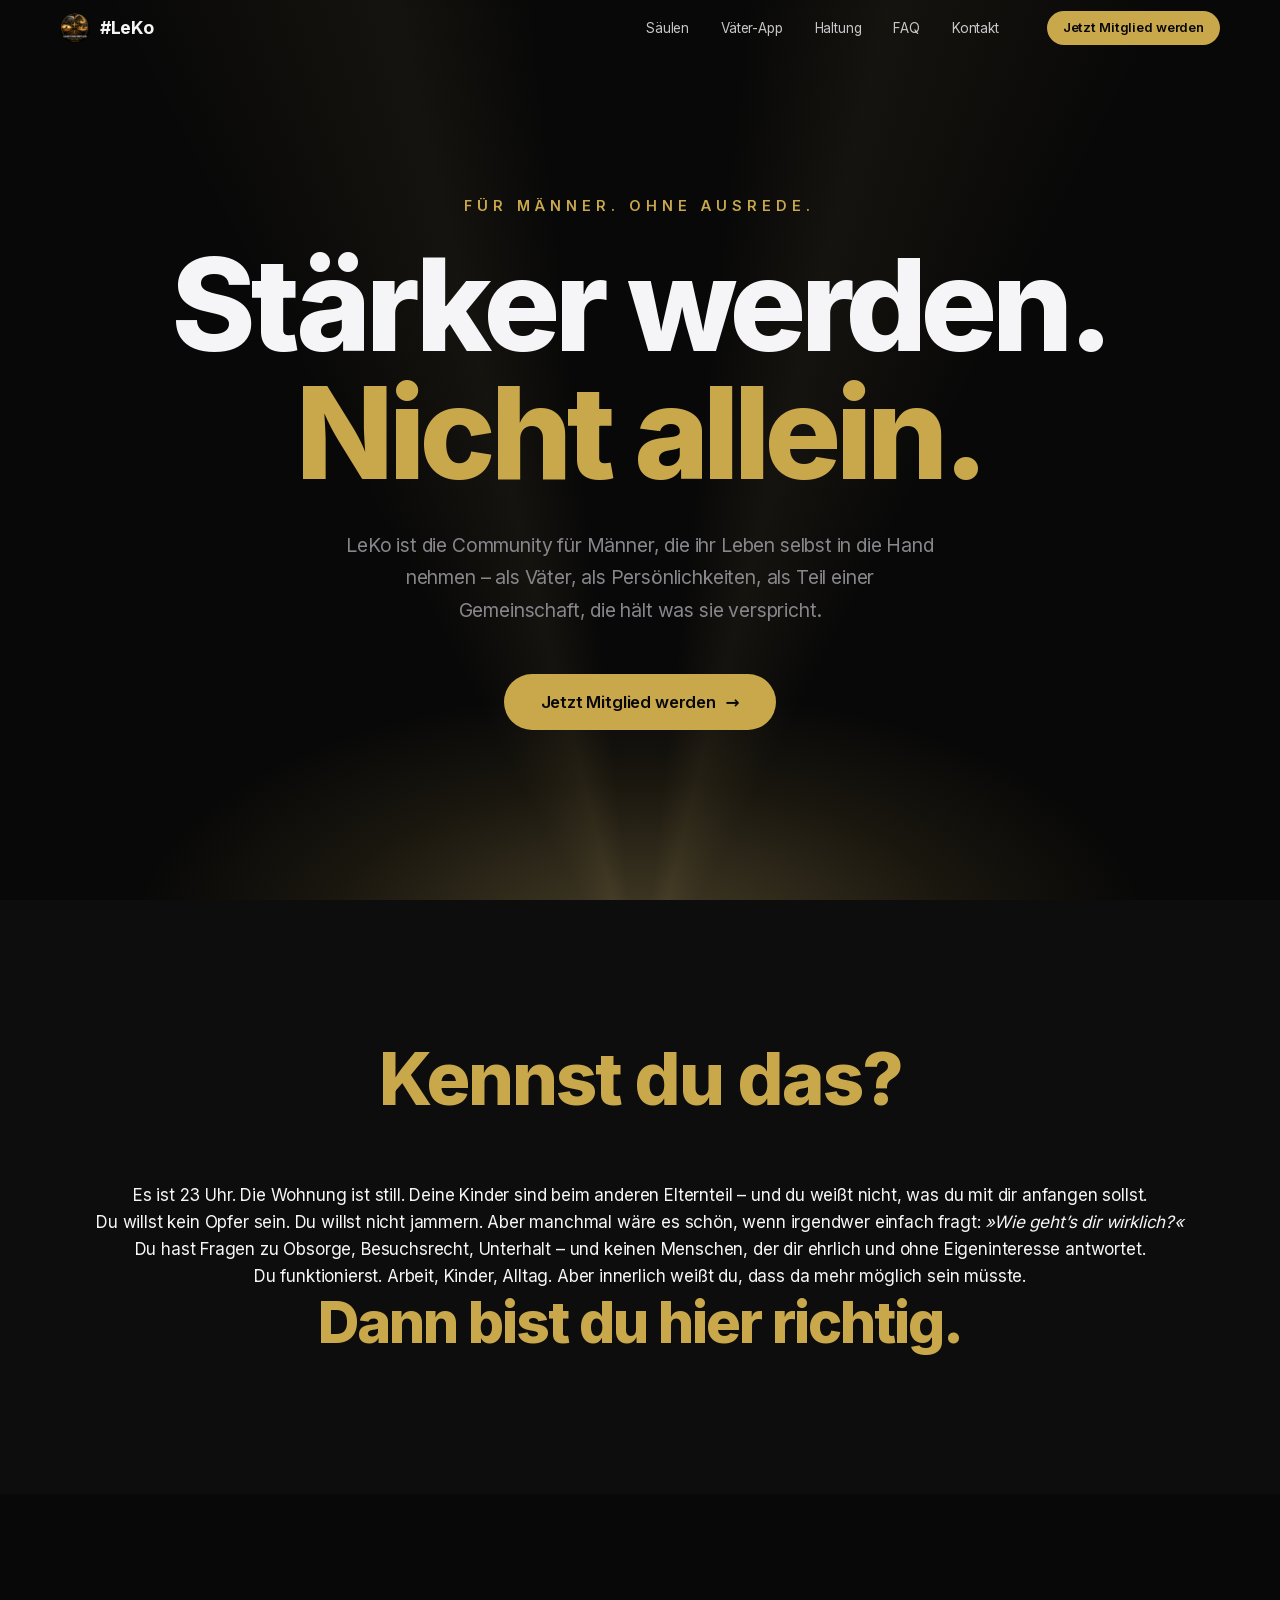
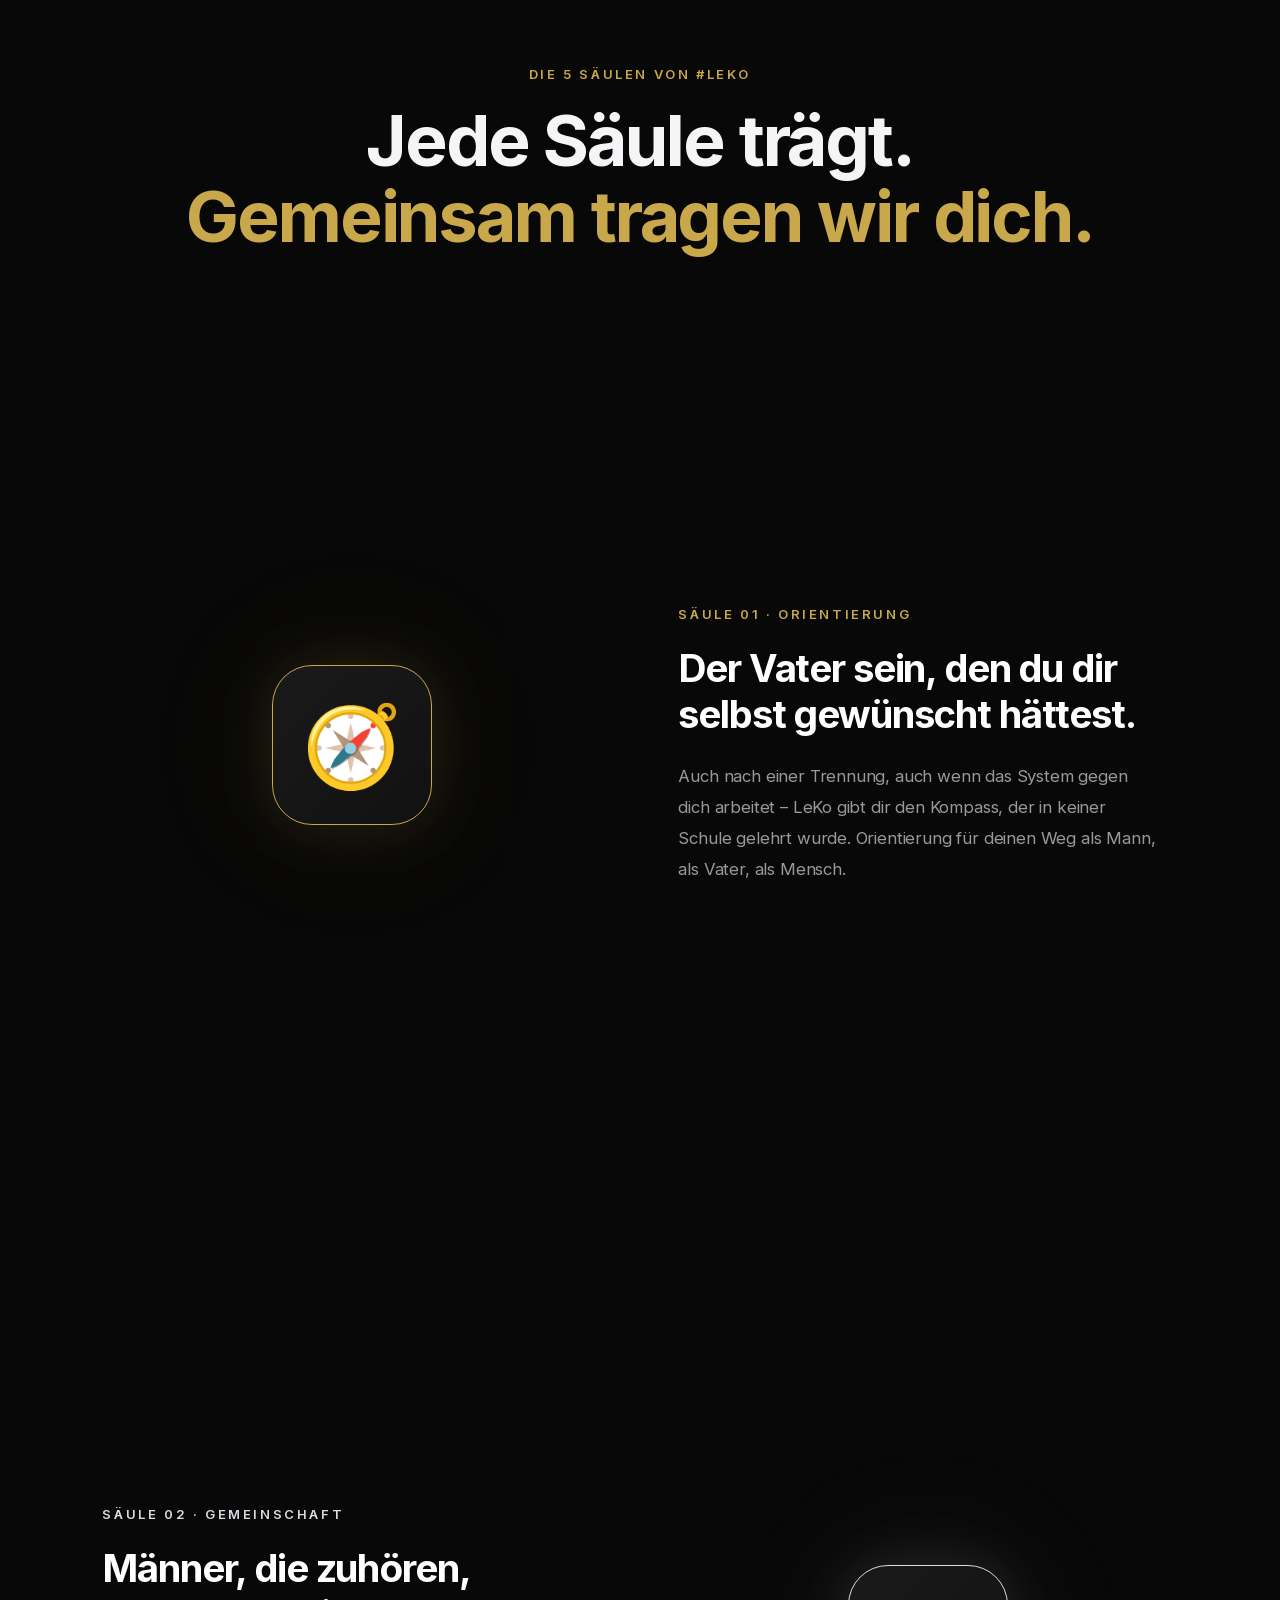
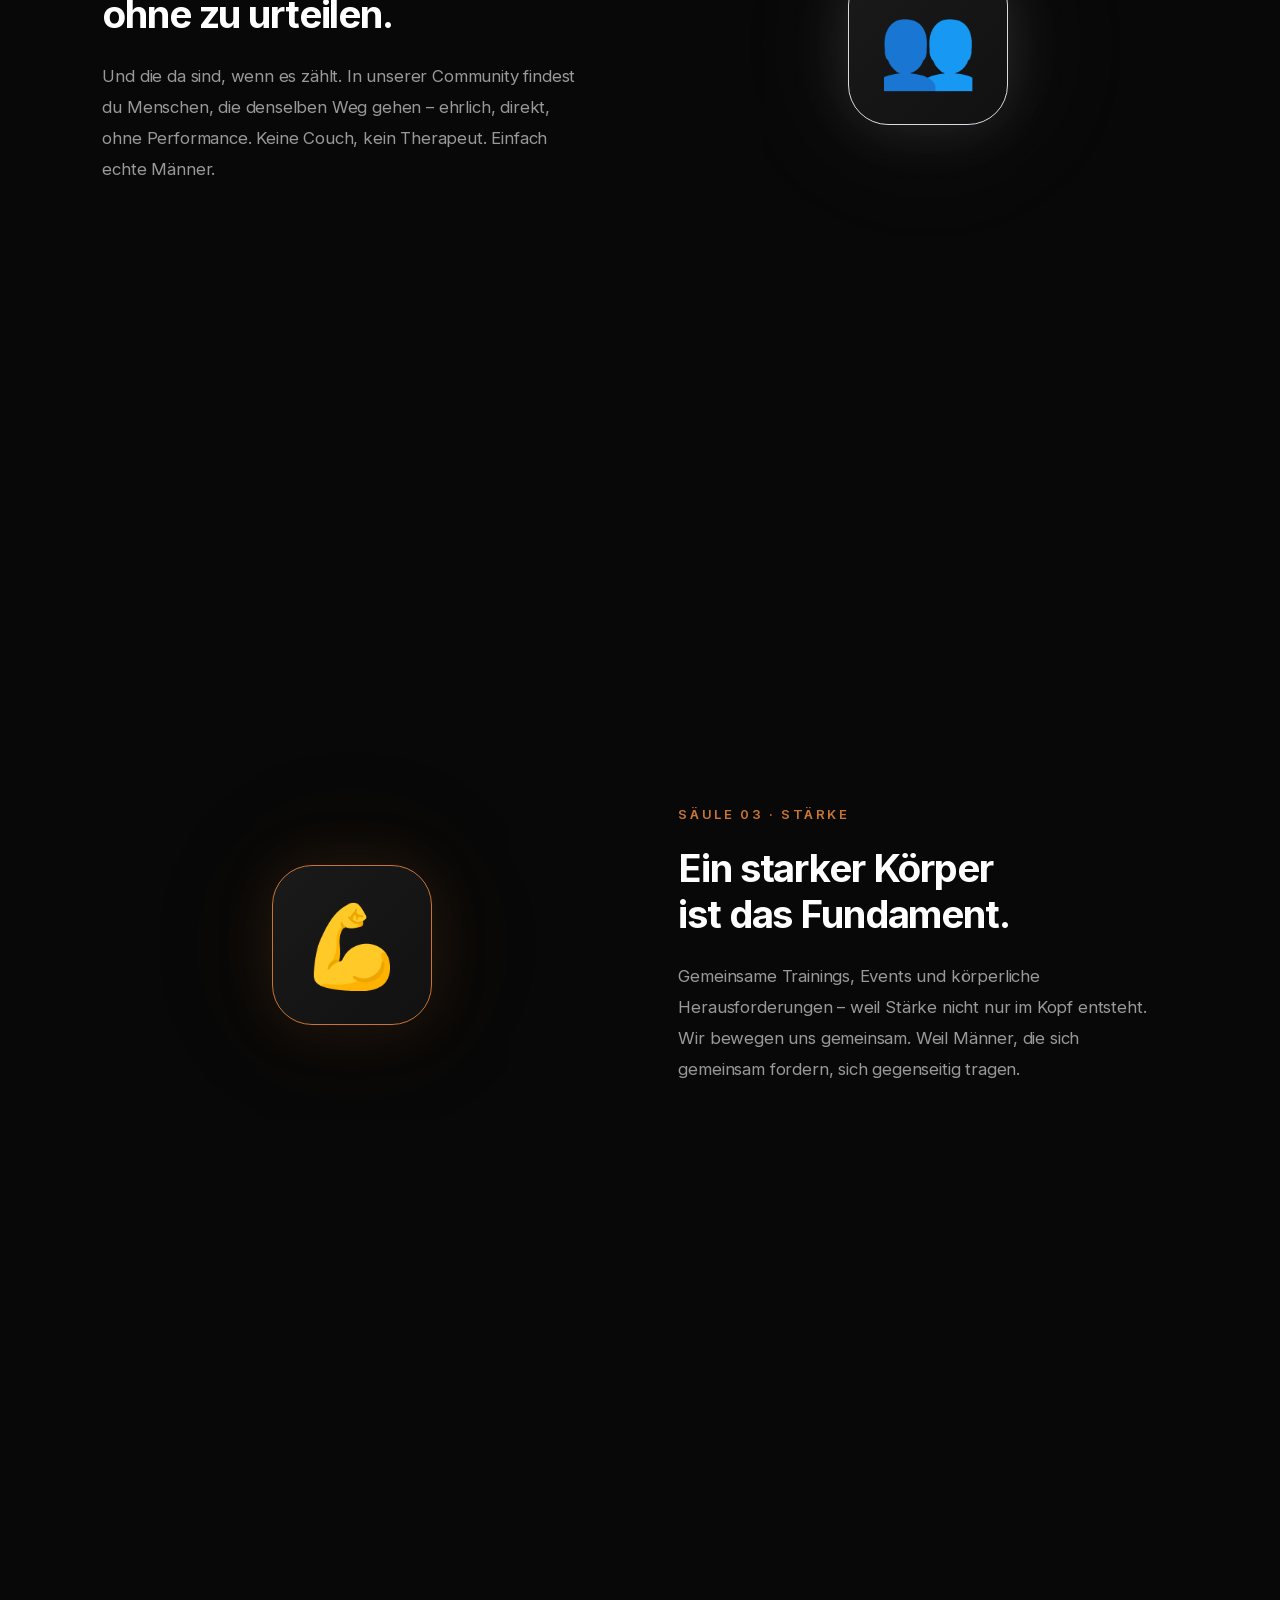
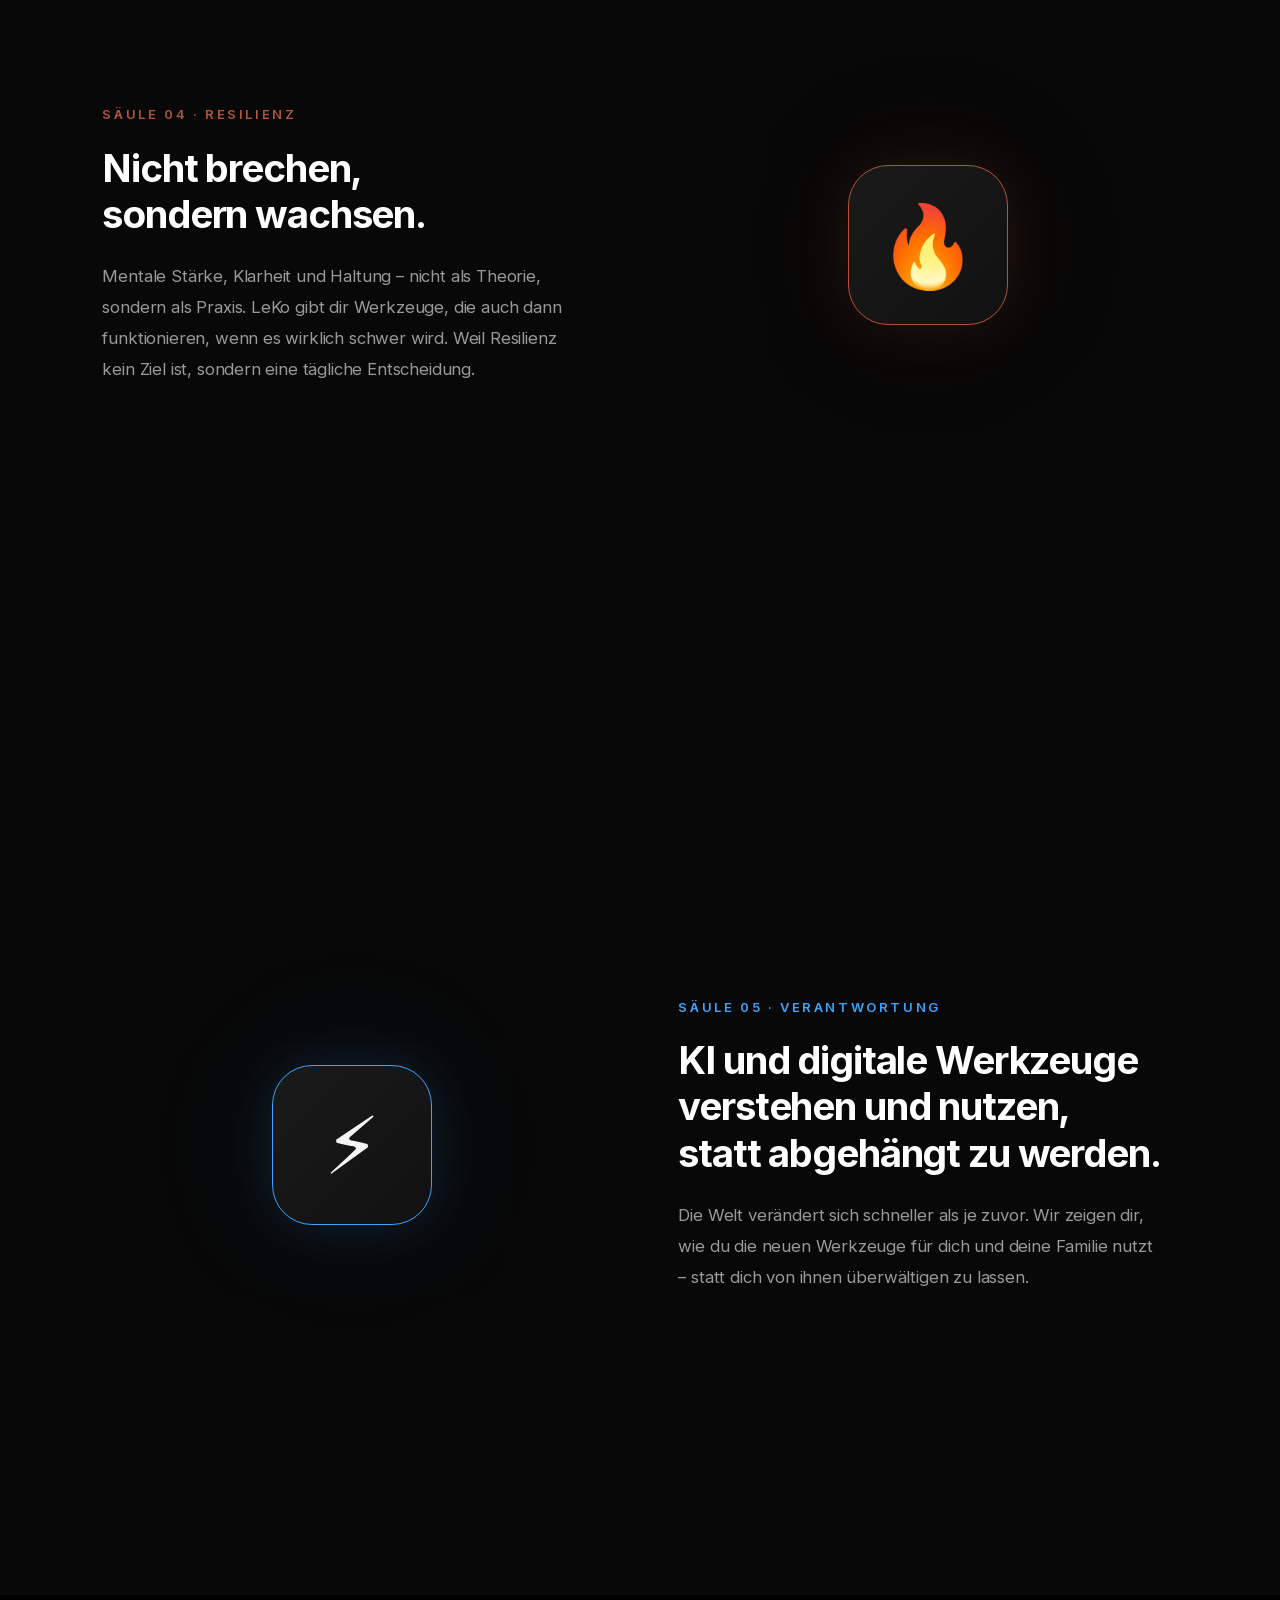
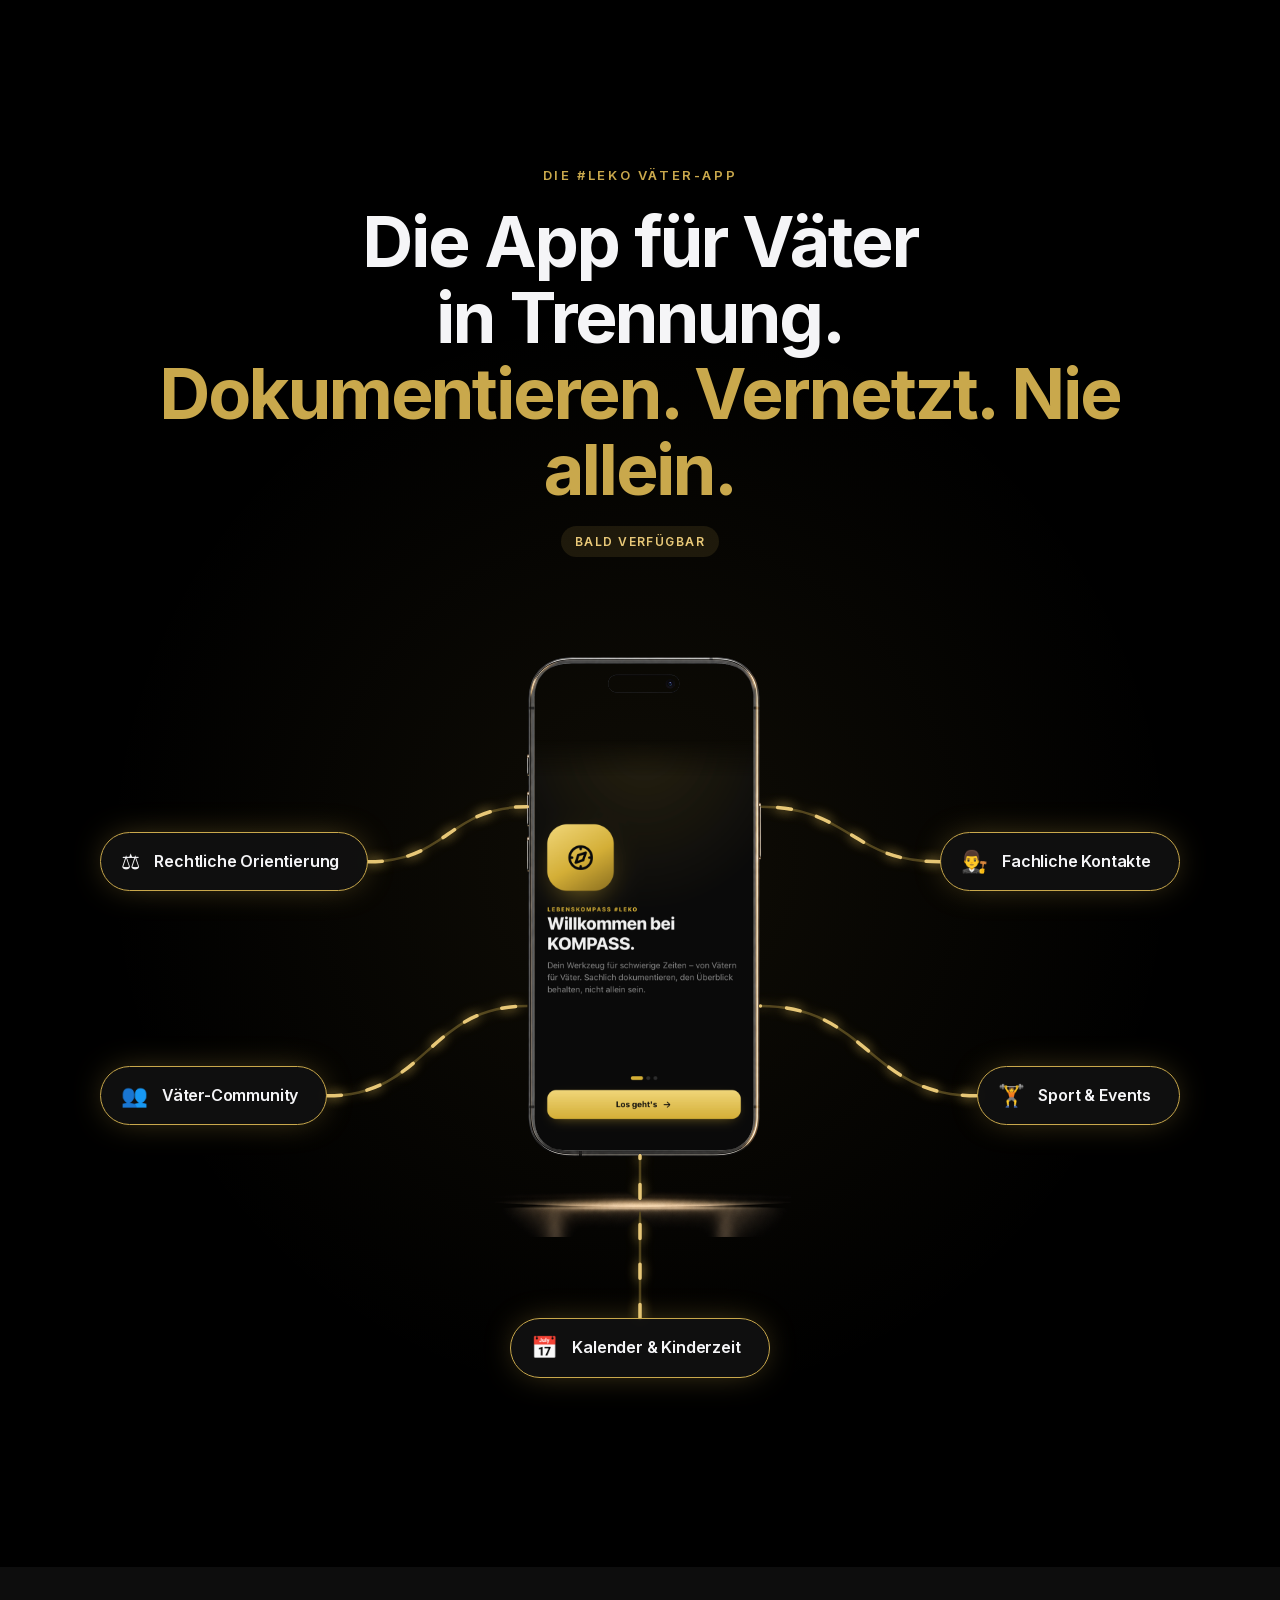
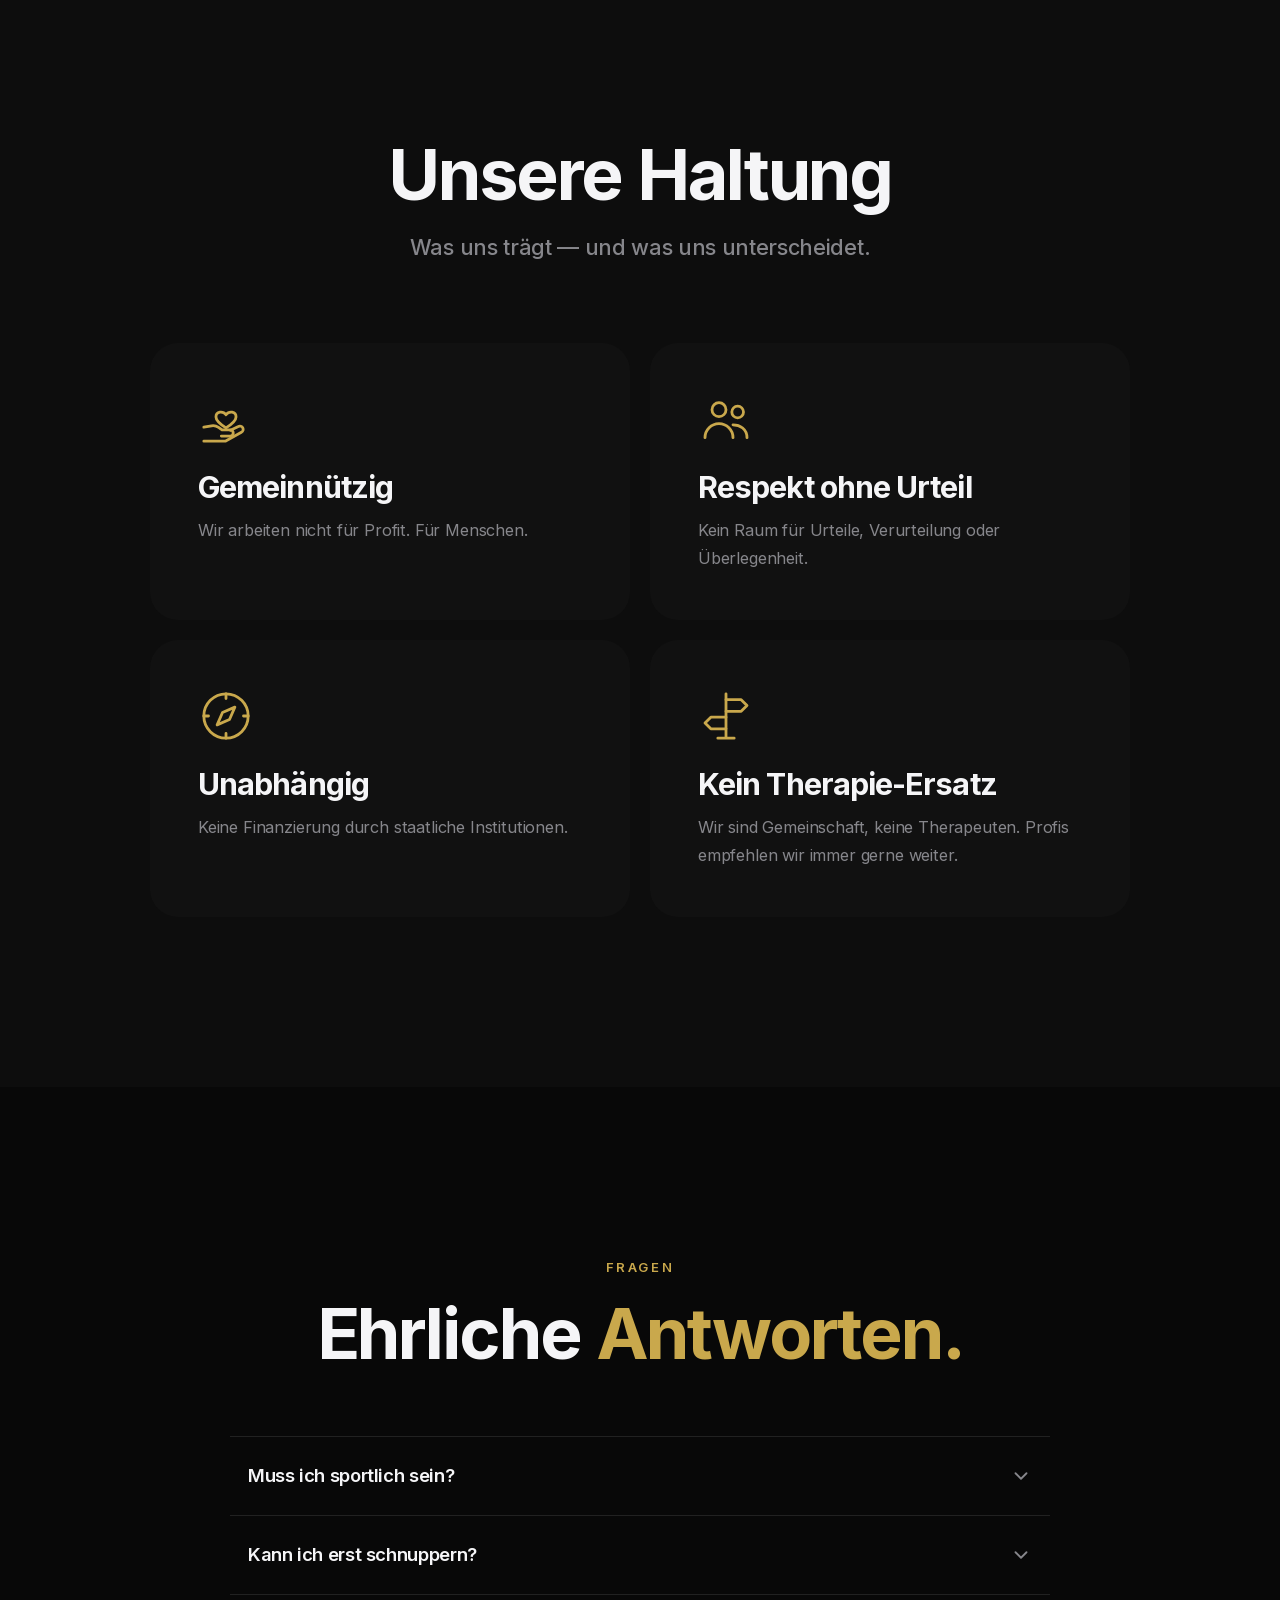
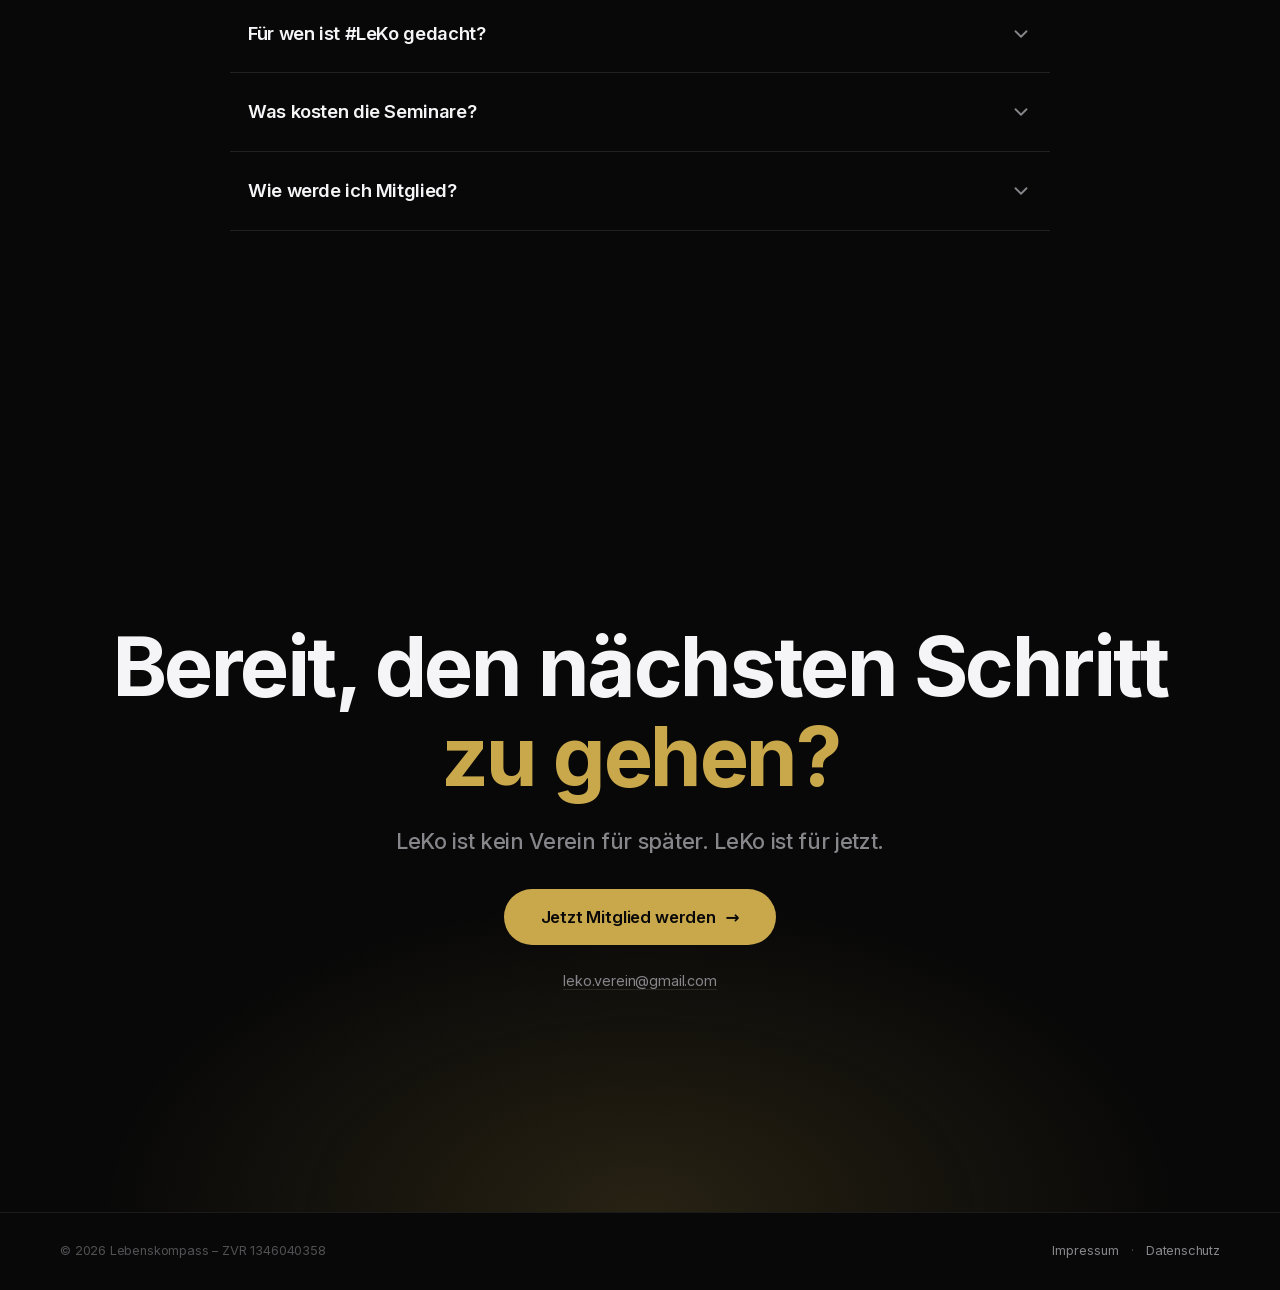
==== commit 78a1aa7b: "UX: Kennst-du-das Cards, App-Headline, Badge-Popups (Mobile First) - Kennst du das?: 4 Text-Absätze " ====
--- a/index.html
+++ b/index.html
@@ -38,12 +38,19 @@
 @keyframes auftritt{from{opacity:0;transform:translateY(24px)}}
 
 /* ─── 2 · KENNST DU DAS? ─────────────────────────────────────────────── */
-.mirror-section{background:var(--bg-dark);padding:clamp(110px,15vw,180px) var(--gutter-r) clamp(110px,15vw,180px) var(--gutter-l);text-align:center}
-.mirror-label{font-size:clamp(2.6rem,6.5vw,5rem);font-weight:800;color:var(--gold);margin-bottom:clamp(3rem,6vw,4.5rem)}
-.mirror-item{max-width:680px;margin:0 auto 2.6rem}
-.mirror-item p{font-size:1.2rem;line-height:1.9;color:rgba(245,245,247,.85)}
-.mirror-item em{color:var(--text-white);font-style:italic}
-.mirror-bridge{max-width:680px;margin:clamp(3.5rem,7vw,5rem) auto 0;font-size:clamp(2rem,5vw,3.6rem);font-weight:800;letter-spacing:-.035em;line-height:1.1;color:var(--gold)}
+.mirror-section{background:var(--bg-dark);padding:clamp(80px,12vw,140px) var(--gutter-r) clamp(80px,12vw,140px) var(--gutter-l);text-align:center}
+.mirror-label{font-size:clamp(2.4rem,6vw,4.5rem);font-weight:800;color:var(--gold);margin-bottom:clamp(2.5rem,5vw,4rem)}
+.mirror-cards{display:grid;grid-template-columns:repeat(3,1fr);gap:24px;max-width:1100px;margin:0 auto clamp(3rem,6vw,5rem)}
+.mirror-card{background:rgba(201,168,76,.05);border:1px solid rgba(201,168,76,.2);border-radius:20px;padding:36px 28px;text-align:left;display:flex;flex-direction:column;gap:16px}
+.mirror-card-icon{font-size:2.2rem;line-height:1}
+.mirror-card p{font-size:1.05rem;line-height:1.75;color:rgba(245,245,247,.82);margin:0}
+.mirror-card em{color:var(--gold);font-style:italic}
+.mirror-bridge{margin:0 auto;font-size:clamp(2rem,5vw,3.6rem);font-weight:800;letter-spacing:-.035em;line-height:1.1;color:var(--gold)}
+@media (max-width:760px){
+  .mirror-cards{grid-template-columns:1fr;gap:16px}
+  .mirror-card{flex-direction:row;align-items:flex-start;padding:22px 20px;gap:14px}
+  .mirror-card-icon{font-size:1.8rem;flex-shrink:0;margin-top:2px}
+}
 
 /* ─── 3 · 5 SÄULEN: je eine Full-Screen-Sektion ──────────────────────── */
 .saeulen{background:var(--bg-black)}
@@ -83,7 +90,7 @@
 /* zentriert ohne transform – die Einblend-Animation setzt transform am Ende auf none */
 .badge-bottom-center{left:0;right:0;margin-inline:auto;width:max-content;bottom:5%}
 .app-badge{position:absolute;z-index:1;display:flex;align-items:center;gap:14px;padding:16px 28px 16px 20px;border:1px solid var(--gold);border-radius:999px;background:rgba(17,17,17,.92);
-  font-size:1rem;font-weight:600;color:var(--text-white);white-space:nowrap;box-shadow:0 0 34px -8px rgba(201,168,76,.45);transition:box-shadow .3s,background .3s}
+  font-size:1rem;font-weight:600;color:var(--text-white);white-space:nowrap;box-shadow:0 0 34px -8px rgba(201,168,76,.45);transition:box-shadow .3s,background .3s;cursor:pointer}
 .app-badge:hover{background:var(--bg-elevated);box-shadow:0 0 60px -4px rgba(201,168,76,.75)}
 .ab-icon{font-size:1.35rem;line-height:1}
 /* Handy: generiertes iPhone-Mockup (zugeschnitten auf 603×1200), darin der echte App-Screen.
@@ -97,15 +104,18 @@
 /* unsichtbarer Kasten über dem Handy-Körper – daran docken die Linien an */
 .app-koerper{position:absolute;left:12.64%;right:10.09%;top:3.36%;bottom:13.57%;pointer-events:none}
 @media (prefers-reduced-motion:reduce){.app-strom{animation:none;stroke-dasharray:none;opacity:.6}}
-.app-mobile-list{display:none}
+.kette-linie{display:none}
+/* Handy: vertikale Kette – Handy → Linie → Badge 1 → Linie → … → Badge 5 */
 @media (max-width:899px){
-  .app-buehne{height:auto;padding:0 var(--gutter-r) 0 var(--gutter-l)}
-  .app-linien,.app-badges{display:none}
-  .app-geraet{position:relative;height:auto;width:min(80vw,340px);aspect-ratio:603/1200}
-  .app-mobile-list{display:block;padding-top:clamp(48px,10vw,72px)}
-  .app-mobile-feature{border-left:3px solid var(--gold);padding:1.5rem 1.5rem 1.5rem 2rem;margin-bottom:2rem;background:var(--bg-card);border-radius:0 12px 12px 0}
-  .app-mobile-feature h3{color:var(--gold);font-size:1rem;margin-bottom:.5rem;text-transform:uppercase;letter-spacing:.05em}
-  .app-mobile-feature p{color:#ccc;font-size:.95rem;line-height:1.7;margin:0}
+  .app-buehne{height:auto;padding:0 var(--gutter-r) 0 var(--gutter-l);display:flex;flex-direction:column;align-items:center}
+  .app-linien{display:none}
+  .app-geraet{position:relative;order:-1;height:auto;width:min(75vw,320px);aspect-ratio:603/1200}  /* Handy zuerst, Kette darunter */
+  .app-badges{display:flex;flex-direction:column;align-items:center;gap:40px;width:100%;margin-top:40px}
+  .app-badge{position:relative;inset:auto;margin:0;width:90%;justify-content:center;white-space:normal;text-align:center}
+  .badge-top-left{order:1}.badge-mid-left{order:2}.badge-bottom-center{order:3}.badge-top-right{order:4}.badge-mid-right{order:5}
+  /* Linie über jedem Badge; die erste reicht durch den Lichtschein unter dem Handy bis zu dessen Unterkante */
+  .kette-linie{display:block;position:absolute;left:50%;bottom:100%;width:8px;height:41px;margin-left:-4px;overflow:visible;pointer-events:none}
+  .badge-top-left .kette-linie{height:calc(41px + min(75vw,320px) * 0.27)}
 }
 
 /* ─── 5 · HALTUNG (2×2) ──────────────────────────────────────────────── */
@@ -228,17 +238,17 @@
 <section class="app" id="app" aria-labelledby="app-titel">
   <div class="wrap app-kopf" data-reveal>
     <p class="eyebrow-gold">Die #LeKo Väter-App</p>
-    <h2 id="app-titel">Dein Werkzeug. <em>Wenn es zählt.</em></h2>
+    <h2 id="app-titel">Die App für Väter<br>in Trennung.<br><em>Dokumentieren. Vernetzt. Nie allein.</em></h2>
     <span class="badge">Bald verfügbar</span>
   </div>
   <div class="app-buehne" id="app-buehne">
     <svg class="app-linien" id="app-linien" aria-hidden="true"></svg>
     <ul class="app-badges" aria-label="Funktionen der App">
-      <li class="app-badge badge-top-left" data-platz="links" data-reveal><span class="ab-icon" aria-hidden="true">⚖️</span>Rechtliche Orientierung</li>
-      <li class="app-badge badge-mid-left" data-platz="links" data-reveal><span class="ab-icon" aria-hidden="true">👥</span>Väter-Community</li>
-      <li class="app-badge badge-top-right" data-platz="rechts" data-reveal><span class="ab-icon" aria-hidden="true">👨‍⚖️</span>Fachliche Kontakte</li>
-      <li class="app-badge badge-mid-right" data-platz="rechts" data-reveal><span class="ab-icon" aria-hidden="true">🏋️</span>Sport &amp; Events</li>
-      <li class="app-badge badge-bottom-center" data-platz="unten" data-reveal><span class="ab-icon" aria-hidden="true">📅</span>Kalender &amp; Kinderzeit</li>
+      <li class="app-badge badge-top-left" data-platz="links" data-reveal data-modal="badge-recht" tabindex="0" role="button" aria-haspopup="dialog"><svg class="kette-linie" aria-hidden="true"><line class="app-bahn" x1="50%" y1="0" x2="50%" y2="100%"/><line class="app-strom" x1="50%" y1="0" x2="50%" y2="100%"/></svg><span class="ab-icon" aria-hidden="true">⚖️</span>Rechtliche Orientierung</li>
+      <li class="app-badge badge-mid-left" data-platz="links" data-reveal data-modal="badge-community" tabindex="0" role="button" aria-haspopup="dialog"><svg class="kette-linie" aria-hidden="true"><line class="app-bahn" x1="50%" y1="0" x2="50%" y2="100%"/><line class="app-strom" x1="50%" y1="0" x2="50%" y2="100%"/></svg><span class="ab-icon" aria-hidden="true">👥</span>Väter-Community</li>
+      <li class="app-badge badge-top-right" data-platz="rechts" data-reveal data-modal="badge-kontakte" tabindex="0" role="button" aria-haspopup="dialog"><svg class="kette-linie" aria-hidden="true"><line class="app-bahn" x1="50%" y1="0" x2="50%" y2="100%"/><line class="app-strom" x1="50%" y1="0" x2="50%" y2="100%"/></svg><span class="ab-icon" aria-hidden="true">👨‍⚖️</span>Fachliche Kontakte</li>
+      <li class="app-badge badge-mid-right" data-platz="rechts" data-reveal data-modal="badge-sport" tabindex="0" role="button" aria-haspopup="dialog"><svg class="kette-linie" aria-hidden="true"><line class="app-bahn" x1="50%" y1="0" x2="50%" y2="100%"/><line class="app-strom" x1="50%" y1="0" x2="50%" y2="100%"/></svg><span class="ab-icon" aria-hidden="true">🏋️</span>Sport &amp; Events</li>
+      <li class="app-badge badge-bottom-center" data-platz="unten" data-reveal data-modal="badge-kalender" tabindex="0" role="button" aria-haspopup="dialog"><svg class="kette-linie" aria-hidden="true"><line class="app-bahn" x1="50%" y1="0" x2="50%" y2="100%"/><line class="app-strom" x1="50%" y1="0" x2="50%" y2="100%"/></svg><span class="ab-icon" aria-hidden="true">📅</span>Kalender &amp; Kinderzeit</li>
     </ul>
     <div class="app-geraet" id="app-geraet">
       <img class="app-mockup" src="assets/img/iphone-mockup.png" width="603" height="1200" alt="" loading="lazy" decoding="async">
@@ -246,13 +256,6 @@
            alt="Startbildschirm der KOMPASS-App: „Willkommen bei KOMPASS. Dein Werkzeug für schwierige Zeiten – von Vätern für Väter.“" loading="lazy" decoding="async">
       <span class="app-koerper" id="app-koerper" aria-hidden="true"></span>
     </div>
-  </div>
-  <div class="app-mobile-list wrap">
-    <div class="app-mobile-feature" data-reveal><h3>Rechtliche Orientierung</h3><p>Obsorge, Besuchsrecht, Unterhalt – klar erklärt.</p></div>
-    <div class="app-mobile-feature" data-reveal><h3>Väter-Community</h3><p>Männer, die wirklich verstehen, was du durchmachst. Kein Ratschlag — echte Erfahrung.</p></div>
-    <div class="app-mobile-feature" data-reveal><h3>Kalender &amp; Kinderzeit</h3><p>Plane Wochenenden und Ferien mit System. Damit du nichts verpasst.</p></div>
-    <div class="app-mobile-feature" data-reveal><h3>Fachliche Kontakte</h3><p>Direkter Zugang zu Familienrechts-Experten.</p></div>
-    <div class="app-mobile-feature" data-reveal><h3>Sportevents &amp; Mitglieder</h3><p>Gemeinsame Aktivitäten und ein exklusiver Bereich nur für Mitglieder.</p></div>
   </div>
 </section>
 
@@ -320,6 +323,72 @@
   </div>
 </dialog>
 
+
+<dialog class="modal" id="badge-recht" aria-labelledby="badge-recht-titel">
+  <button class="schliessen" type="button" data-schliessen aria-label="Schließen">×</button>
+  <div class="modal-innen">
+    <p class="eyebrow">⚖️ Feature</p>
+    <h2 id="badge-recht-titel">Rechtliche Orientierung</h2>
+    <p>Obsorge, Besuchsrecht, Unterhalt – endlich in verständlicher Sprache erklärt. Kein Juristendeutsch, kein Eigeninteresse. Du bekommst klare Informationen, damit du in Gesprächen mit Anwälten und vor Gericht vorbereitet bist.</p>
+    <p style="color:var(--gold);font-weight:600">Dein Vorteil: Du weißt, welche Rechte du als Vater hast – bevor du zum ersten Mal vor dem Richter sitzt.</p>
+  </div>
+</dialog>
+
+<dialog class="modal" id="badge-community" aria-labelledby="badge-community-titel">
+  <button class="schliessen" type="button" data-schliessen aria-label="Schließen">×</button>
+  <div class="modal-innen">
+    <p class="eyebrow">👥 Feature</p>
+    <h2 id="badge-community-titel">Väter-Community</h2>
+    <p>Männer, die verstehen, was du durchmachst – ohne Mitleid, ohne Urteil. In der #LeKo Community findest du echte Väter in ähnlichen Situationen. Direkter Austausch, gegenseitige Unterstützung, keine Performance.</p>
+    <p style="color:var(--gold);font-weight:600">Dein Vorteil: Du bist nicht mehr allein mit dem, was dich nachts wachhält.</p>
+  </div>
+</dialog>
+
+<dialog class="modal" id="badge-kalender" aria-labelledby="badge-kalender-titel">
+  <button class="schliessen" type="button" data-schliessen aria-label="Schließen">×</button>
+  <div class="modal-innen">
+    <p class="eyebrow">📅 Feature</p>
+    <h2 id="badge-kalender-titel">Kalender &amp; Kinderzeit</h2>
+    <p>Deine Zeit mit den Kindern dokumentieren und planen – strukturiert und nachvollziehbar. Halte fest, wann du deine Kinder siehst, und behalte den Überblick über Übergaben, Termine und besondere Momente.</p>
+    <p style="color:var(--gold);font-weight:600">Dein Vorteil: Im Zweifelsfall hast du schwarz auf weiß, wie viel Zeit du wirklich mit deinen Kindern verbracht hast.</p>
+  </div>
+</dialog>
+
+<dialog class="modal" id="badge-kontakte" aria-labelledby="badge-kontakte-titel">
+  <button class="schliessen" type="button" data-schliessen aria-label="Schließen">×</button>
+  <div class="modal-innen">
+    <p class="eyebrow">👨‍⚖️ Feature</p>
+    <h2 id="badge-kontakte-titel">Fachliche Kontakte</h2>
+    <p>Geprüfte Experten, die auf die Situation von Trennungsvätern spezialisiert sind: Familienanwälte, Mediatoren, Psychologen. Kein Rätselraten, wem du vertrauen kannst.</p>
+    <p style="color:var(--gold);font-weight:600">Dein Vorteil: Du sparst Zeit, Geld und Nerven – weil du sofort den richtigen Ansprechpartner findest.</p>
+  </div>
+</dialog>
+
+<dialog class="modal" id="badge-sport" aria-labelledby="badge-sport-titel">
+  <button class="schliessen" type="button" data-schliessen aria-label="Schließen">×</button>
+  <div class="modal-innen">
+    <p class="eyebrow">🏋️ Feature</p>
+    <h2 id="badge-sport-titel">Sport &amp; Events</h2>
+    <p>Gemeinsam aktiv sein – Stammtische, Sport-Challenges, Ausflüge und Events mit anderen Vätern. Raus aus der Wohnung, rein ins Leben. Bewegung als Ventil und Gemeinschaft als Kraftquelle.</p>
+    <p style="color:var(--gold);font-weight:600">Dein Vorteil: Du baust echte Verbindungen auf – nicht nur online, sondern im echten Leben.</p>
+  </div>
+</dialog>
+
+<script>
+// Badge-Modals: Klick auf jeden Badge öffnet das entsprechende Modal
+(function () {
+  document.querySelectorAll('.app-badge[data-modal]').forEach(function(badge) {
+    badge.addEventListener('click', function() {
+      var id = badge.dataset.modal;
+      var dialog = document.getElementById(id);
+      if (dialog) dialog.showModal();
+    });
+    badge.addEventListener('keydown', function(e) {
+      if (e.key === 'Enter' || e.key === ' ') { e.preventDefault(); badge.click(); }
+    });
+  });
+})();
+</script>
 <script src="assets/site.js"></script>
 <script>
 // ── Väter-App: Linien vom Handy-Körper zu jedem Feature-Badge, mit laufendem Strom ──
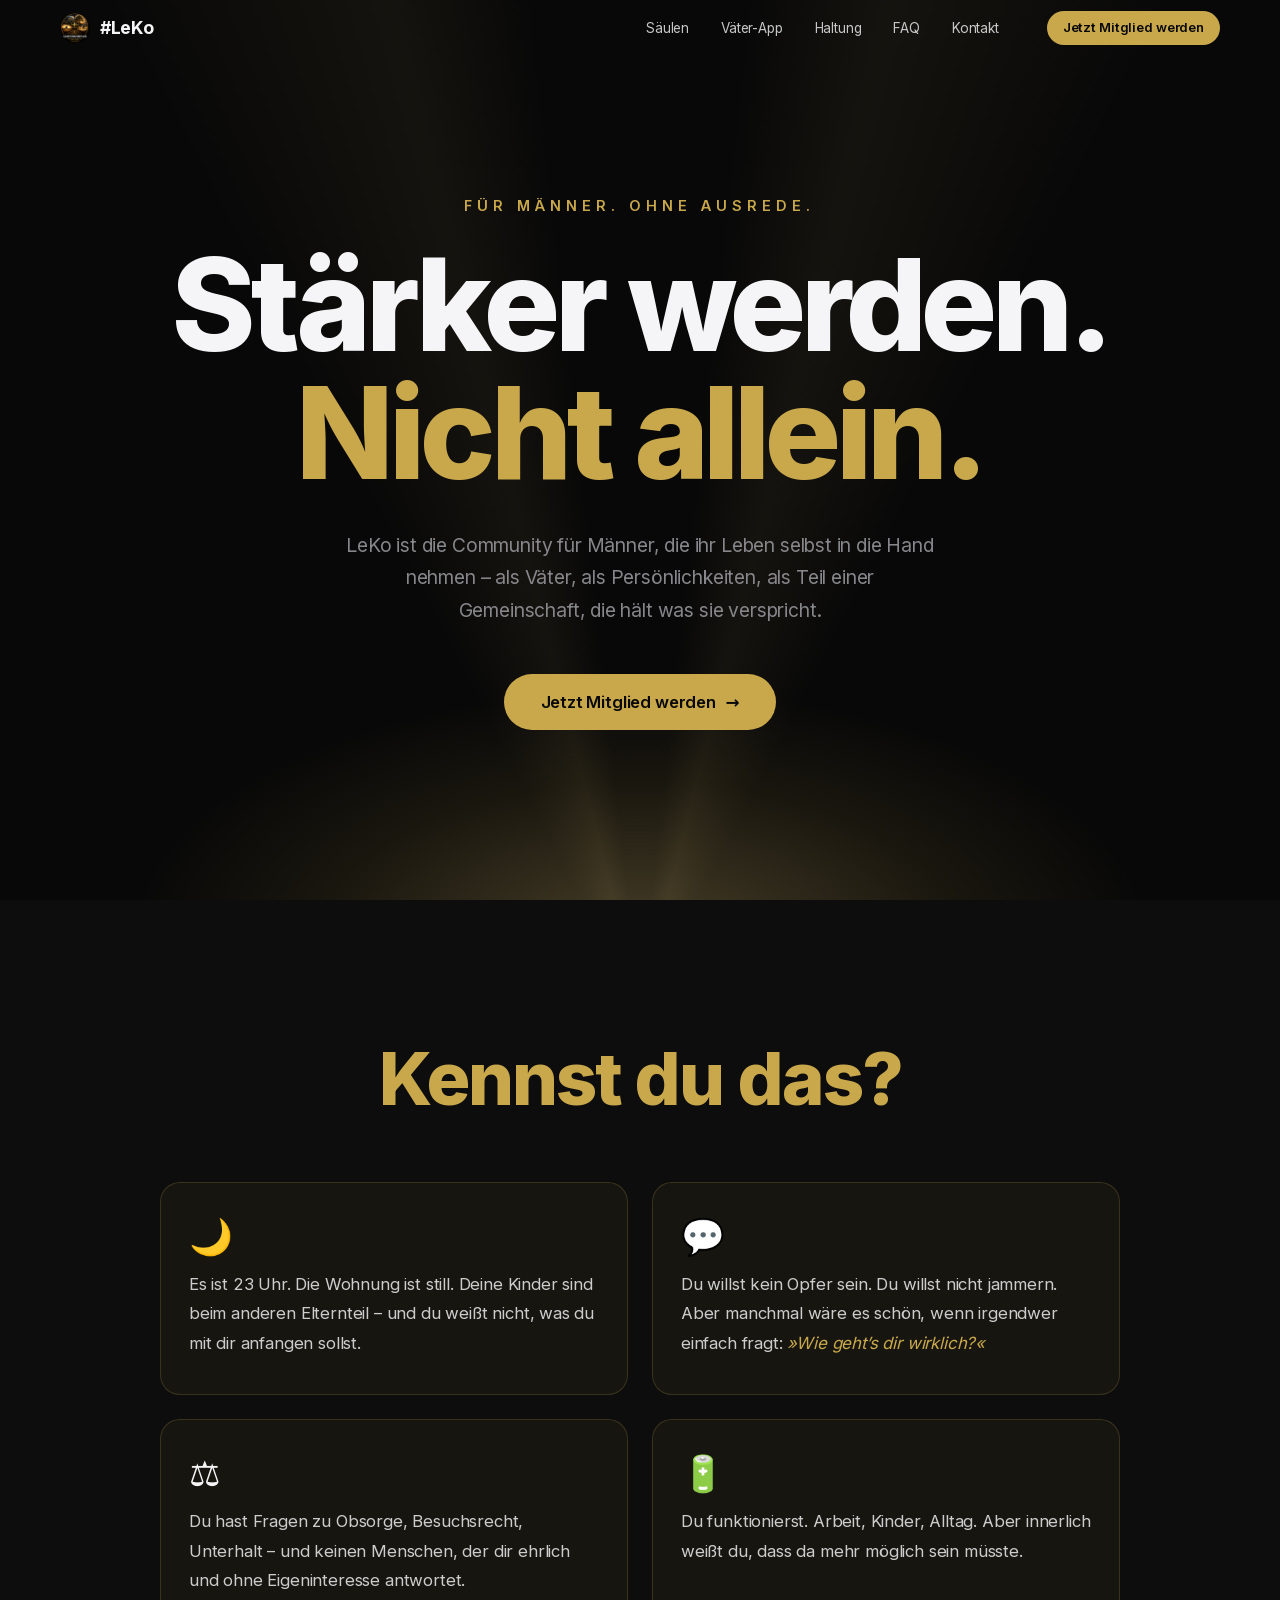
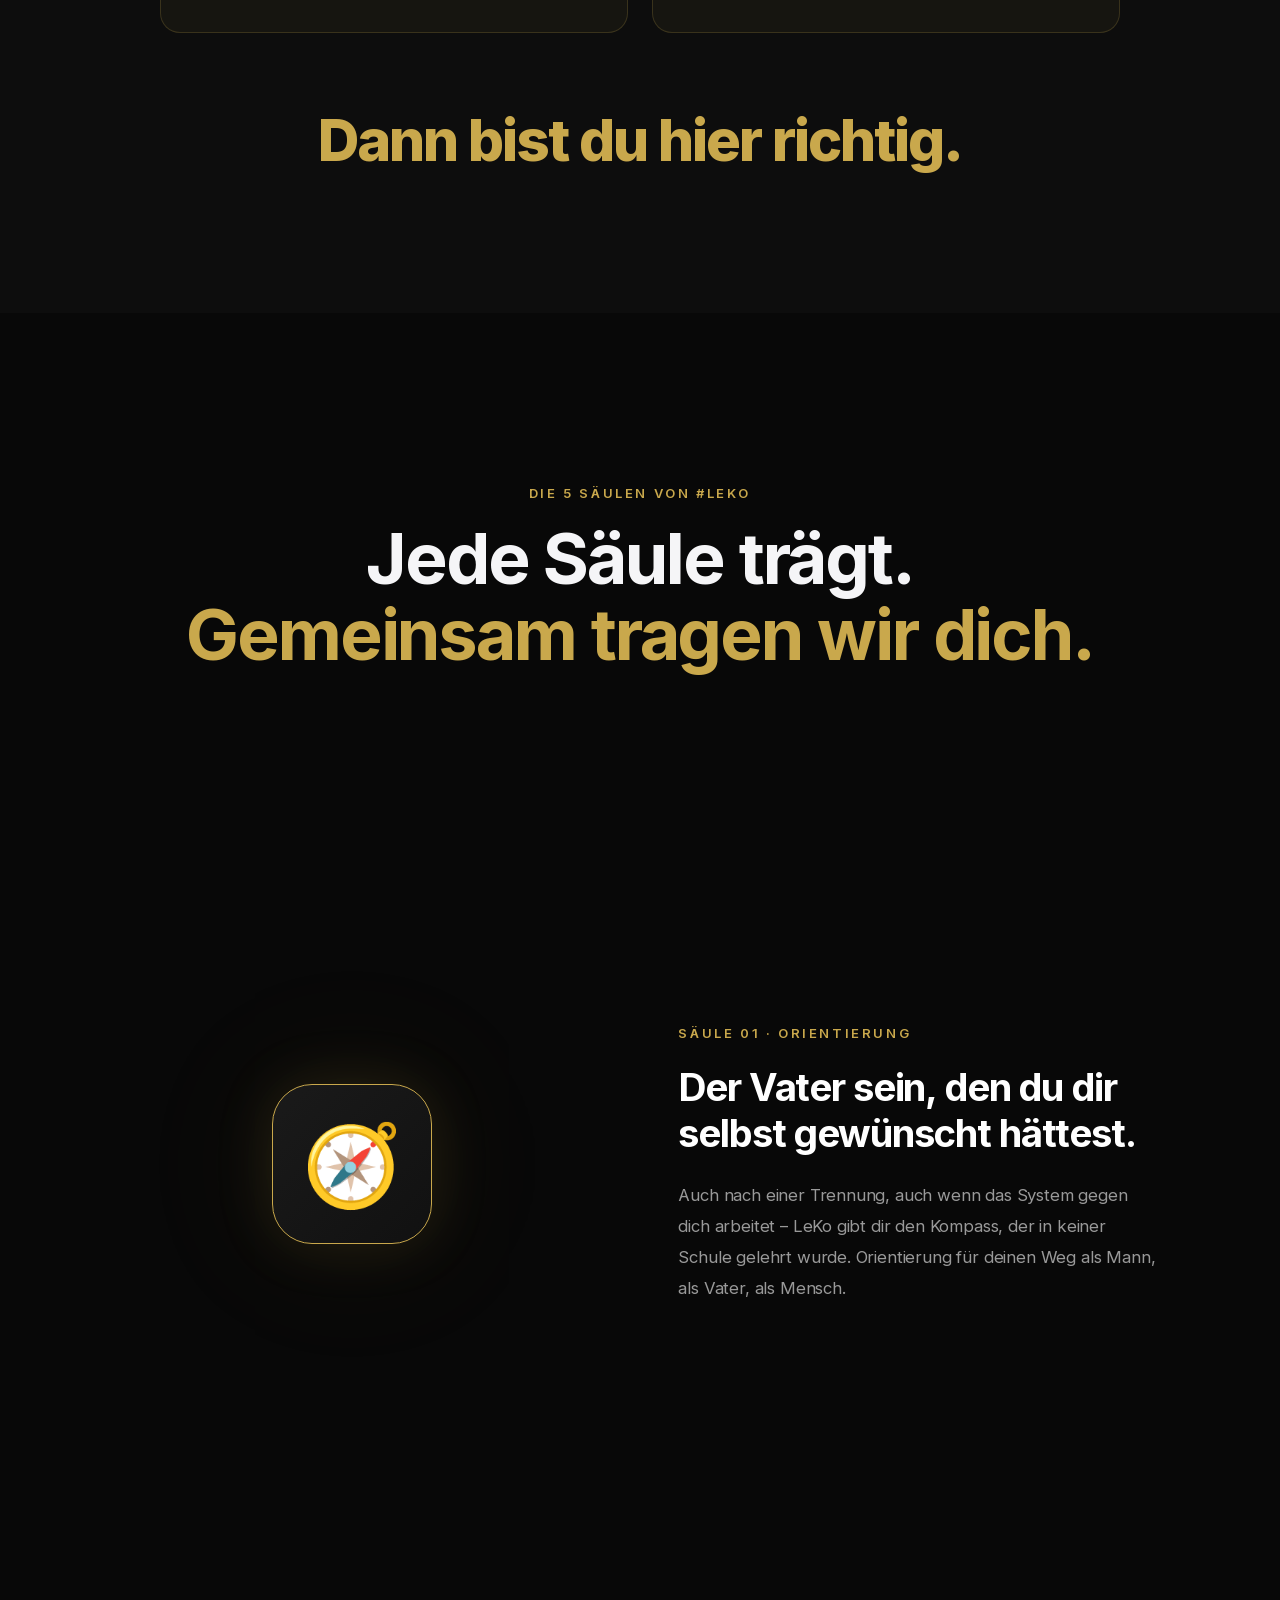
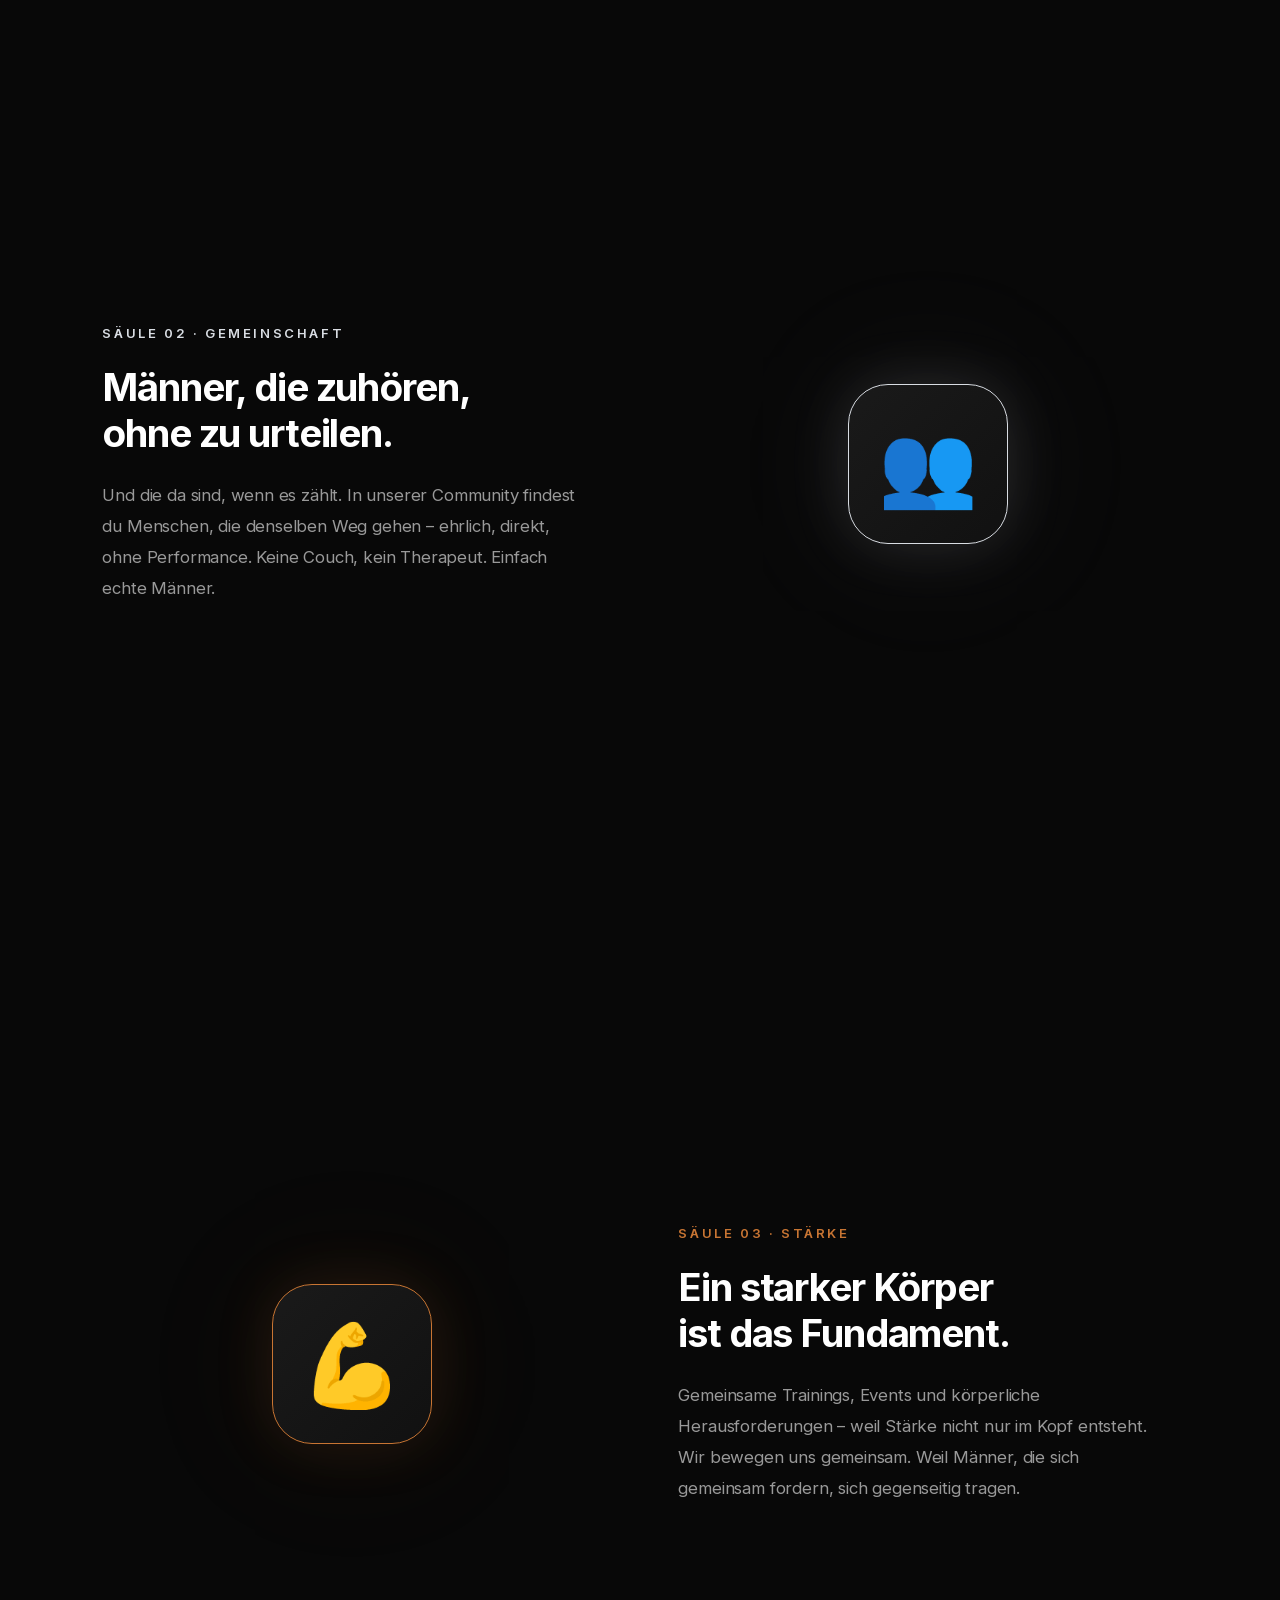
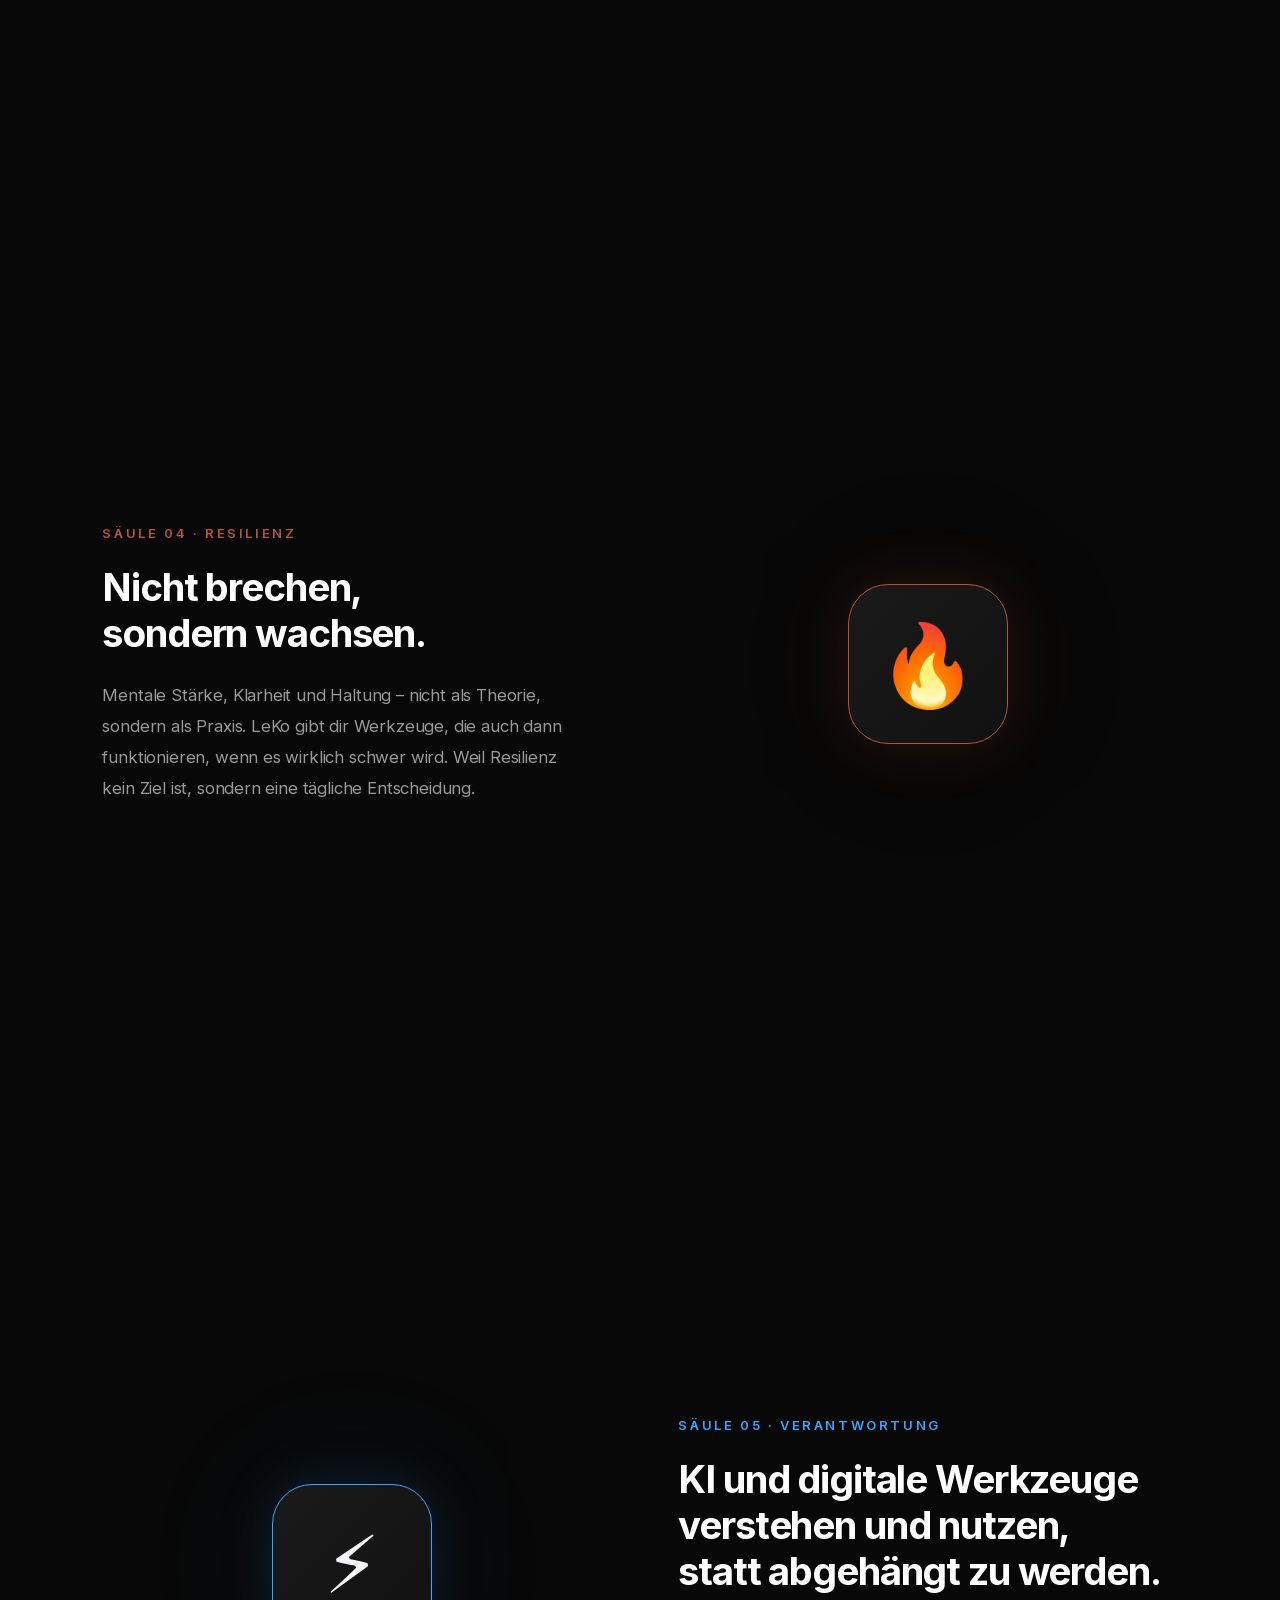
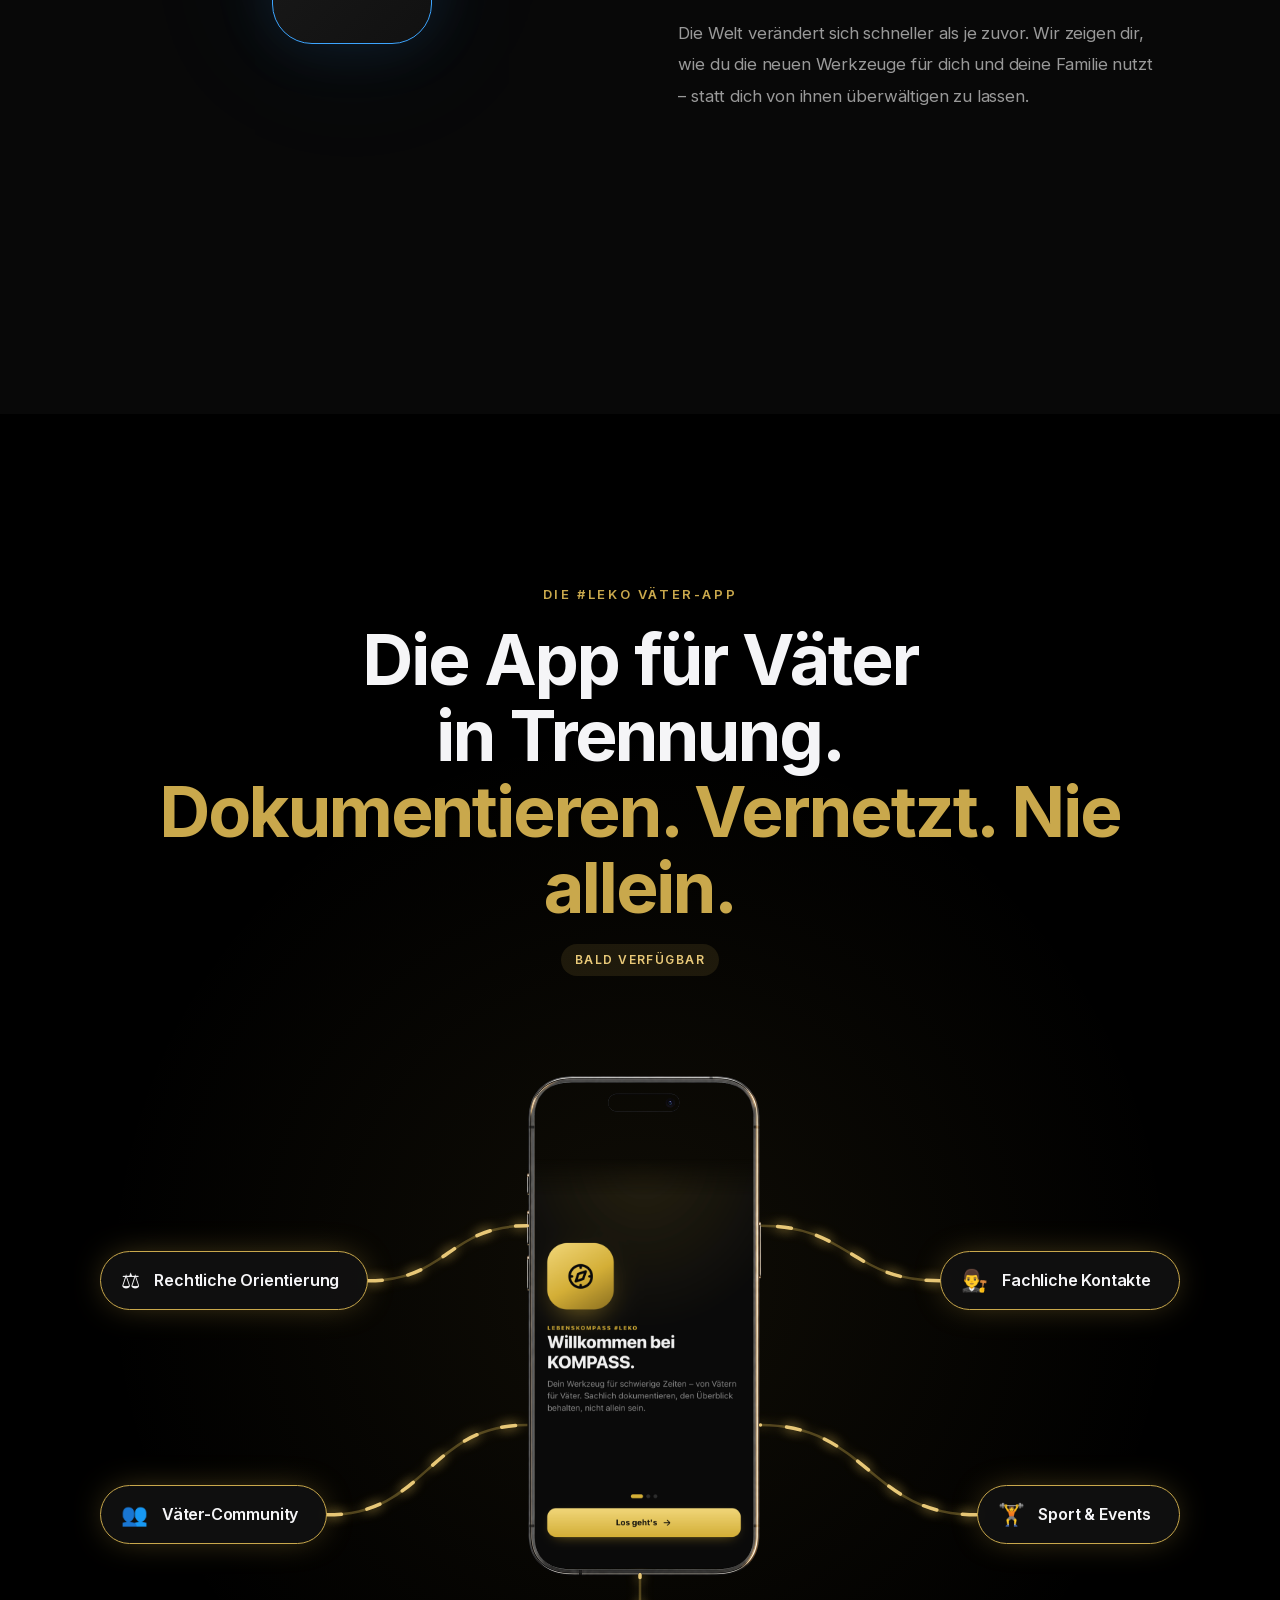
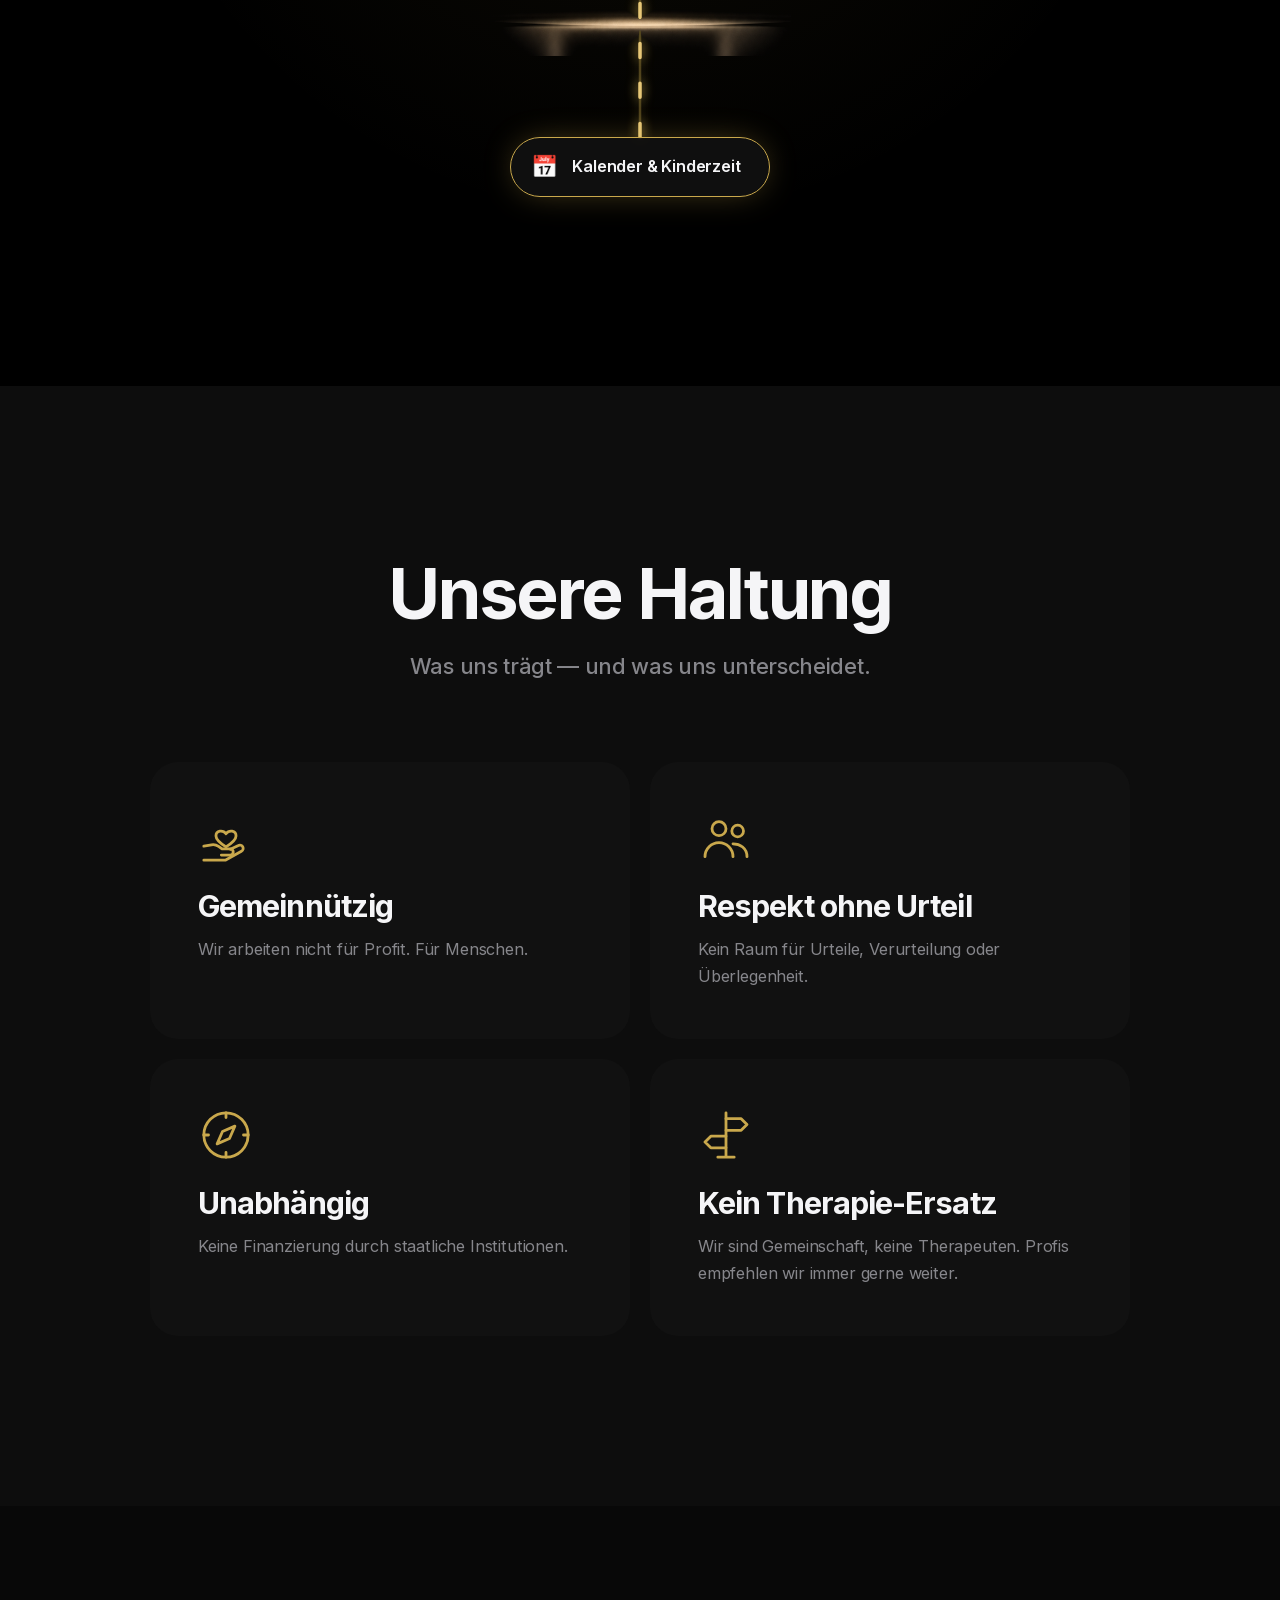
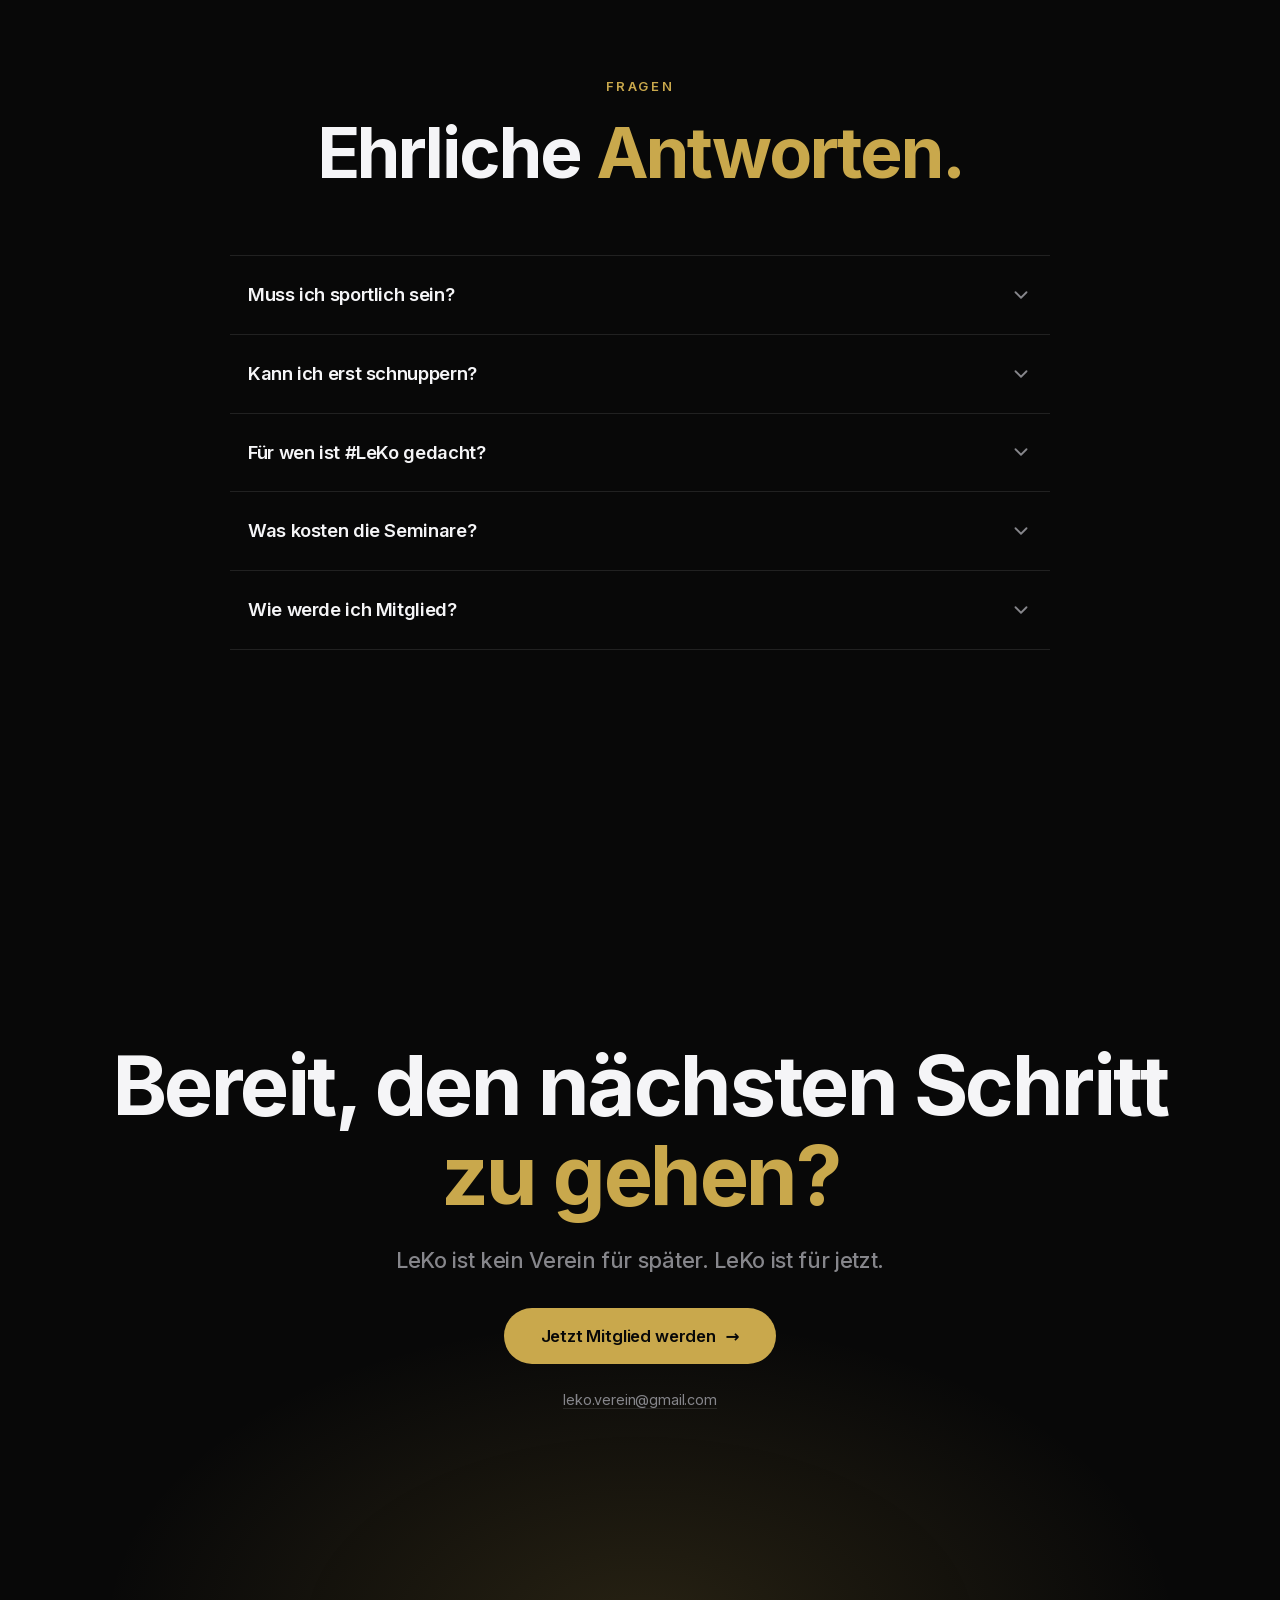
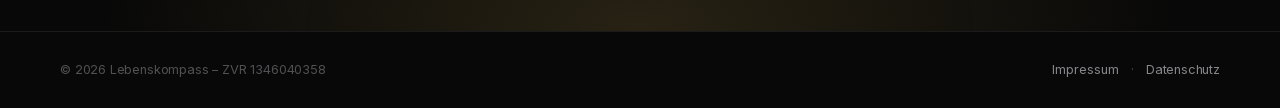
==== commit a07cf62b: "fix: UX-Änderungen in Generator übernommen, Kennst-du-das-Karten, Badge-Pop-ups - tools/ erzeugt jet" ====
--- a/index.html
+++ b/index.html
@@ -37,10 +37,10 @@
 .auftritt{animation:auftritt 1.4s var(--weich) backwards;animation-delay:var(--d,0s)}
 @keyframes auftritt{from{opacity:0;transform:translateY(24px)}}
 
-/* ─── 2 · KENNST DU DAS? ─────────────────────────────────────────────── */
+/* ─── 2 · KENNST DU DAS? – 4 Karten (2×2, Handy untereinander) ────────── */
 .mirror-section{background:var(--bg-dark);padding:clamp(80px,12vw,140px) var(--gutter-r) clamp(80px,12vw,140px) var(--gutter-l);text-align:center}
 .mirror-label{font-size:clamp(2.4rem,6vw,4.5rem);font-weight:800;color:var(--gold);margin-bottom:clamp(2.5rem,5vw,4rem)}
-.mirror-cards{display:grid;grid-template-columns:repeat(3,1fr);gap:24px;max-width:1100px;margin:0 auto clamp(3rem,6vw,5rem)}
+.mirror-cards{display:grid;grid-template-columns:repeat(2,1fr);gap:24px;max-width:960px;margin:0 auto clamp(3rem,6vw,5rem)}
 .mirror-card{background:rgba(201,168,76,.05);border:1px solid rgba(201,168,76,.2);border-radius:20px;padding:36px 28px;text-align:left;display:flex;flex-direction:column;gap:16px}
 .mirror-card-icon{font-size:2.2rem;line-height:1}
 .mirror-card p{font-size:1.05rem;line-height:1.75;color:rgba(245,245,247,.82);margin:0}
@@ -93,6 +93,7 @@
   font-size:1rem;font-weight:600;color:var(--text-white);white-space:nowrap;box-shadow:0 0 34px -8px rgba(201,168,76,.45);transition:box-shadow .3s,background .3s;cursor:pointer}
 .app-badge:hover{background:var(--bg-elevated);box-shadow:0 0 60px -4px rgba(201,168,76,.75)}
 .ab-icon{font-size:1.35rem;line-height:1}
+.modal-vorteil{color:var(--gold)!important;font-weight:600}  /* „Dein Vorteil“ in den Badge-Pop-ups */
 /* Handy: generiertes iPhone-Mockup (zugeschnitten auf 603×1200), darin der echte App-Screen.
    Prozentwerte im Bild ausgemessen: Screen innen 15,2 % von links, 72,3 % breit, endet bei 85,5 % Höhe. */
 /* ohne transform/z-index zentriert, damit mix-blend-mode mit dem Goldschein der Sektion mischt */
@@ -197,10 +198,12 @@
 <!-- ═══ 2 · KENNST DU DAS? (wie ein Freund, nicht wie Marketing) ═══ -->
 <section class="mirror-section" id="problem" aria-labelledby="mirror-titel">
   <h2 class="mirror-label" id="mirror-titel" data-reveal>Kennst du das?</h2>
-    <div class="mirror-item" data-reveal><p>Es ist 23 Uhr. Die Wohnung ist still. Deine Kinder sind beim anderen Elternteil – und du weißt nicht, was du mit dir anfangen sollst.</p></div>
-    <div class="mirror-item" data-reveal><p>Du willst kein Opfer sein. Du willst nicht jammern. Aber manchmal wäre es schön, wenn irgendwer einfach fragt: <em>»Wie geht’s dir wirklich?«</em></p></div>
-    <div class="mirror-item" data-reveal><p>Du hast Fragen zu Obsorge, Besuchsrecht, Unterhalt – und keinen Menschen, der dir ehrlich und ohne Eigeninteresse antwortet.</p></div>
-    <div class="mirror-item" data-reveal><p>Du funktionierst. Arbeit, Kinder, Alltag. Aber innerlich weißt du, dass da mehr möglich sein müsste.</p></div>
+  <div class="mirror-cards">
+    <div class="mirror-card" data-reveal data-reveal-delay="0"><span class="mirror-card-icon" aria-hidden="true">🌙</span><p>Es ist 23 Uhr. Die Wohnung ist still. Deine Kinder sind beim anderen Elternteil – und du weißt nicht, was du mit dir anfangen sollst.</p></div>
+    <div class="mirror-card" data-reveal data-reveal-delay="100"><span class="mirror-card-icon" aria-hidden="true">💬</span><p>Du willst kein Opfer sein. Du willst nicht jammern. Aber manchmal wäre es schön, wenn irgendwer einfach fragt: <em>»Wie geht’s dir wirklich?«</em></p></div>
+    <div class="mirror-card" data-reveal data-reveal-delay="200"><span class="mirror-card-icon" aria-hidden="true">⚖️</span><p>Du hast Fragen zu Obsorge, Besuchsrecht, Unterhalt – und keinen Menschen, der dir ehrlich und ohne Eigeninteresse antwortet.</p></div>
+    <div class="mirror-card" data-reveal data-reveal-delay="300"><span class="mirror-card-icon" aria-hidden="true">🔋</span><p>Du funktionierst. Arbeit, Kinder, Alltag. Aber innerlich weißt du, dass da mehr möglich sein müsste.</p></div>
+  </div>
   <p class="mirror-bridge" data-reveal>Dann bist du hier richtig.</p>
 </section>
 
@@ -323,14 +326,13 @@
   </div>
 </dialog>
 
-
 <dialog class="modal" id="badge-recht" aria-labelledby="badge-recht-titel">
   <button class="schliessen" type="button" data-schliessen aria-label="Schließen">×</button>
   <div class="modal-innen">
     <p class="eyebrow">⚖️ Feature</p>
     <h2 id="badge-recht-titel">Rechtliche Orientierung</h2>
     <p>Obsorge, Besuchsrecht, Unterhalt – endlich in verständlicher Sprache erklärt. Kein Juristendeutsch, kein Eigeninteresse. Du bekommst klare Informationen, damit du in Gesprächen mit Anwälten und vor Gericht vorbereitet bist.</p>
-    <p style="color:var(--gold);font-weight:600">Dein Vorteil: Du weißt, welche Rechte du als Vater hast – bevor du zum ersten Mal vor dem Richter sitzt.</p>
+    <p class="modal-vorteil">Dein Vorteil: Du weißt, welche Rechte du als Vater hast – bevor du zum ersten Mal vor dem Richter sitzt.</p>
   </div>
 </dialog>
 
@@ -340,7 +342,7 @@
     <p class="eyebrow">👥 Feature</p>
     <h2 id="badge-community-titel">Väter-Community</h2>
     <p>Männer, die verstehen, was du durchmachst – ohne Mitleid, ohne Urteil. In der #LeKo Community findest du echte Väter in ähnlichen Situationen. Direkter Austausch, gegenseitige Unterstützung, keine Performance.</p>
-    <p style="color:var(--gold);font-weight:600">Dein Vorteil: Du bist nicht mehr allein mit dem, was dich nachts wachhält.</p>
+    <p class="modal-vorteil">Dein Vorteil: Du bist nicht mehr allein mit dem, was dich nachts wachhält.</p>
   </div>
 </dialog>
 
@@ -350,7 +352,7 @@
     <p class="eyebrow">📅 Feature</p>
     <h2 id="badge-kalender-titel">Kalender &amp; Kinderzeit</h2>
     <p>Deine Zeit mit den Kindern dokumentieren und planen – strukturiert und nachvollziehbar. Halte fest, wann du deine Kinder siehst, und behalte den Überblick über Übergaben, Termine und besondere Momente.</p>
-    <p style="color:var(--gold);font-weight:600">Dein Vorteil: Im Zweifelsfall hast du schwarz auf weiß, wie viel Zeit du wirklich mit deinen Kindern verbracht hast.</p>
+    <p class="modal-vorteil">Dein Vorteil: Im Zweifelsfall hast du schwarz auf weiß, wie viel Zeit du wirklich mit deinen Kindern verbracht hast.</p>
   </div>
 </dialog>
 
@@ -359,8 +361,8 @@
   <div class="modal-innen">
     <p class="eyebrow">👨‍⚖️ Feature</p>
     <h2 id="badge-kontakte-titel">Fachliche Kontakte</h2>
-    <p>Geprüfte Experten, die auf die Situation von Trennungsvätern spezialisiert sind: Familienanwälte, Mediatoren, Psychologen. Kein Rätselraten, wem du vertrauen kannst.</p>
-    <p style="color:var(--gold);font-weight:600">Dein Vorteil: Du sparst Zeit, Geld und Nerven – weil du sofort den richtigen Ansprechpartner findest.</p>
+    <p>Experten aus unserem Netzwerk, die auf die Situation von Trennungsvätern spezialisiert sind: Familienanwälte, Mediatoren, Psychologen. Kein Rätselraten, wem du vertrauen kannst.</p>
+    <p class="modal-vorteil">Dein Vorteil: Du sparst Zeit, Geld und Nerven – weil du sofort den richtigen Ansprechpartner findest.</p>
   </div>
 </dialog>
 
@@ -370,25 +372,10 @@
     <p class="eyebrow">🏋️ Feature</p>
     <h2 id="badge-sport-titel">Sport &amp; Events</h2>
     <p>Gemeinsam aktiv sein – Stammtische, Sport-Challenges, Ausflüge und Events mit anderen Vätern. Raus aus der Wohnung, rein ins Leben. Bewegung als Ventil und Gemeinschaft als Kraftquelle.</p>
-    <p style="color:var(--gold);font-weight:600">Dein Vorteil: Du baust echte Verbindungen auf – nicht nur online, sondern im echten Leben.</p>
-  </div>
-</dialog>
-
-<script>
-// Badge-Modals: Klick auf jeden Badge öffnet das entsprechende Modal
-(function () {
-  document.querySelectorAll('.app-badge[data-modal]').forEach(function(badge) {
-    badge.addEventListener('click', function() {
-      var id = badge.dataset.modal;
-      var dialog = document.getElementById(id);
-      if (dialog) dialog.showModal();
-    });
-    badge.addEventListener('keydown', function(e) {
-      if (e.key === 'Enter' || e.key === ' ') { e.preventDefault(); badge.click(); }
-    });
-  });
-})();
-</script>
+    <p class="modal-vorteil">Dein Vorteil: Du baust echte Verbindungen auf – nicht nur online, sondern im echten Leben.</p>
+  </div>
+</dialog>
+
 <script src="assets/site.js"></script>
 <script>
 // ── Väter-App: Linien vom Handy-Körper zu jedem Feature-Badge, mit laufendem Strom ──
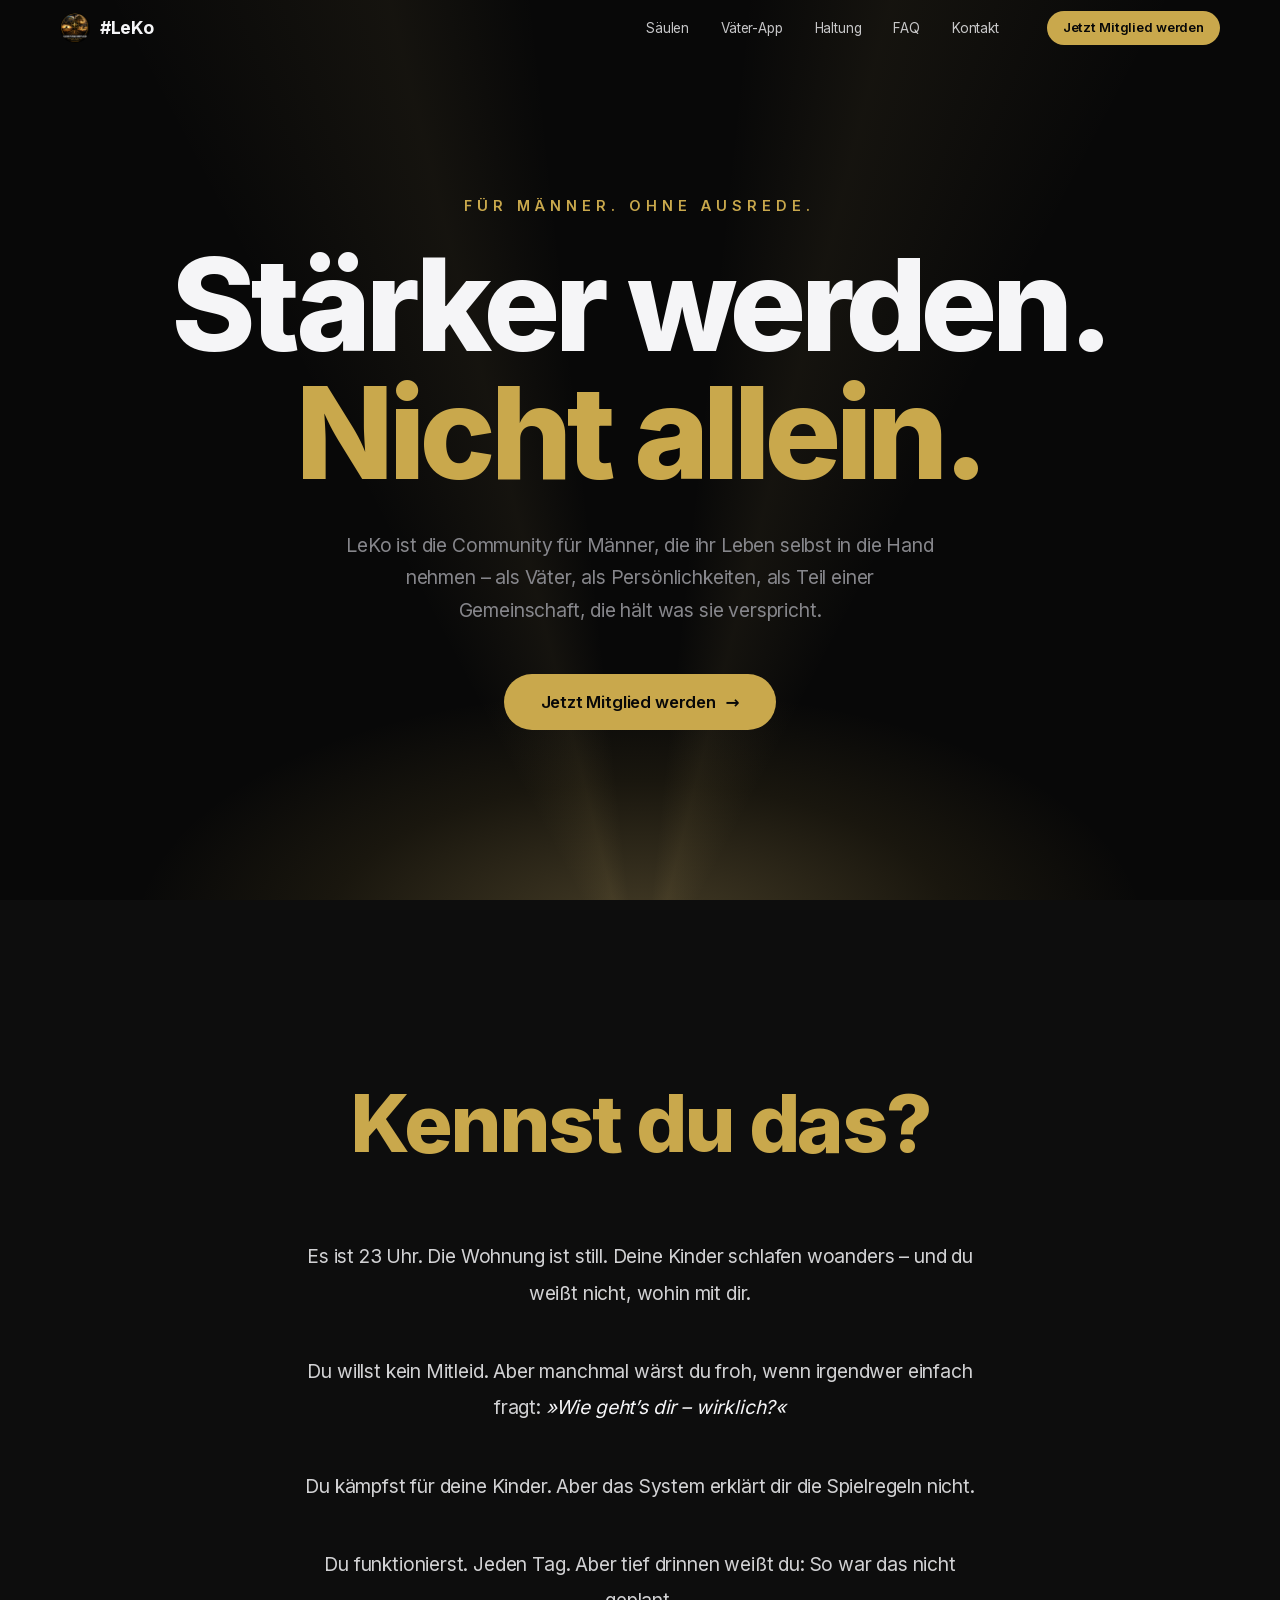
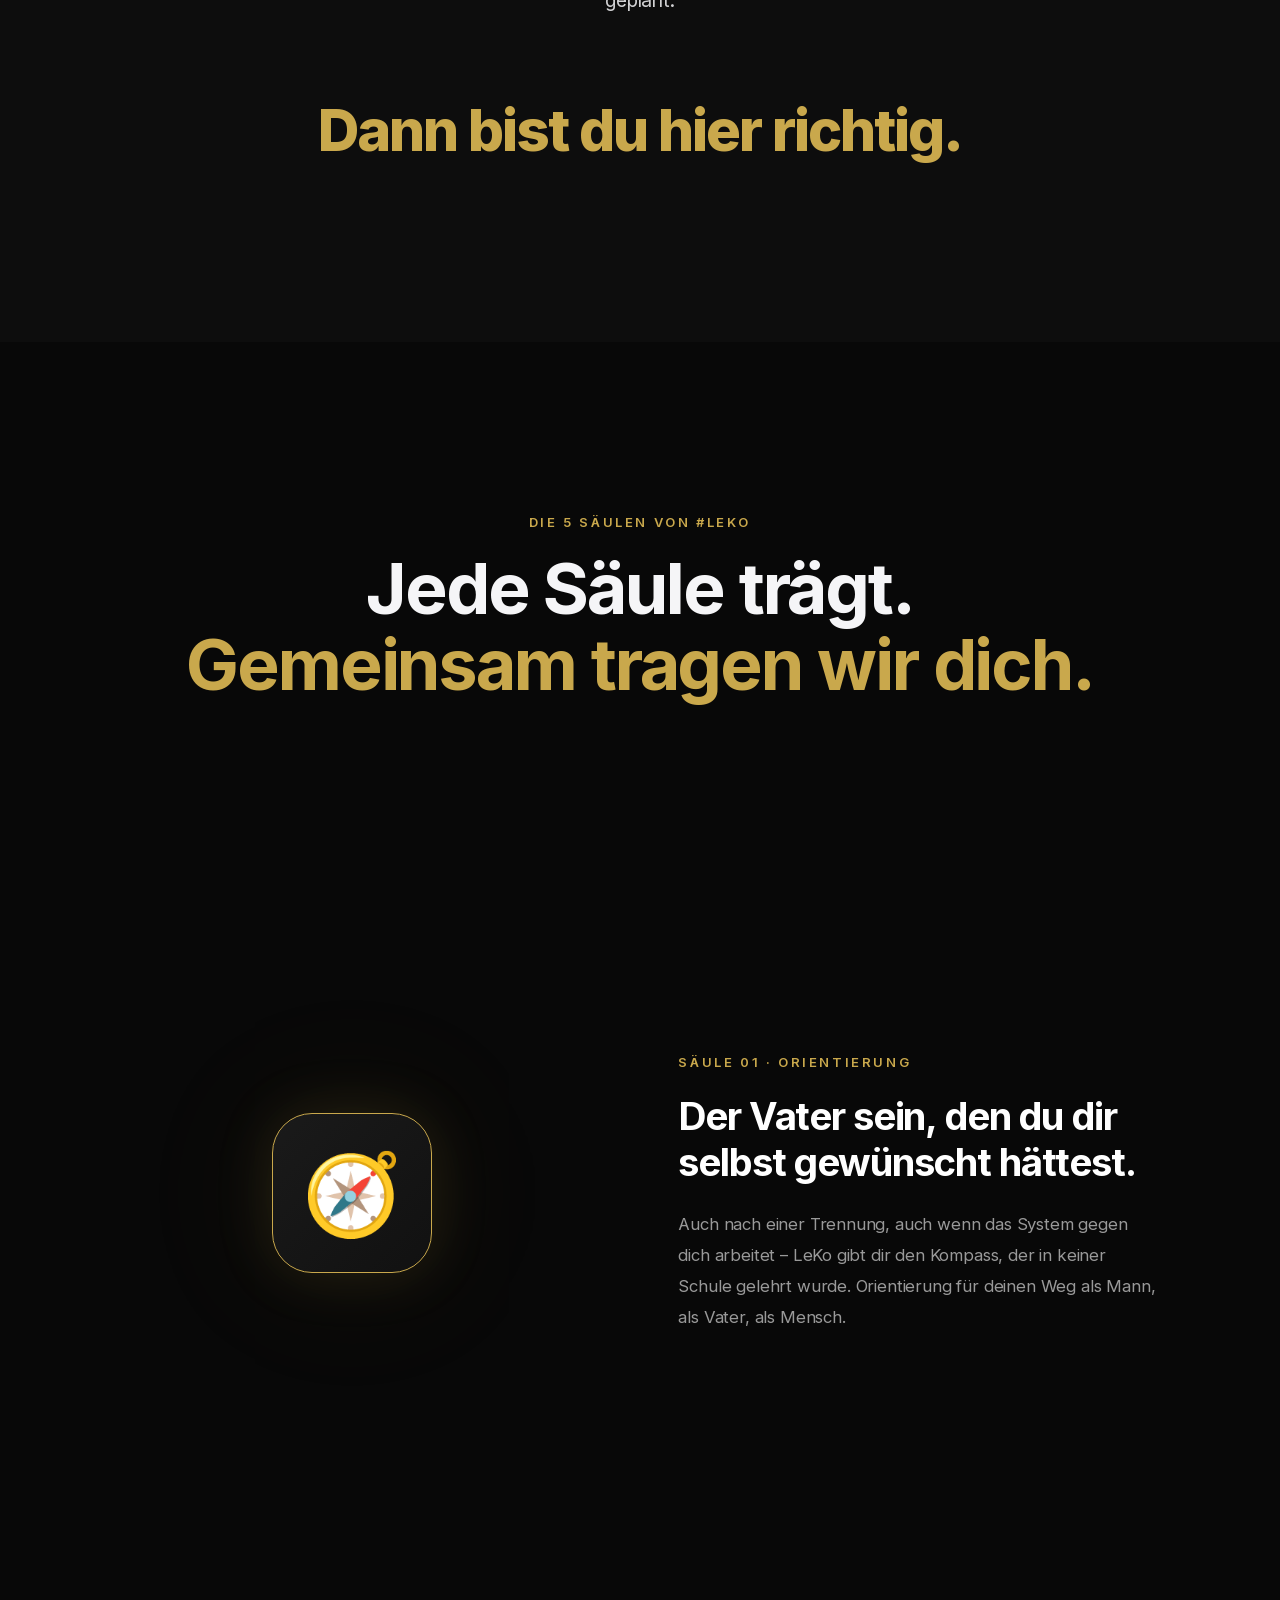
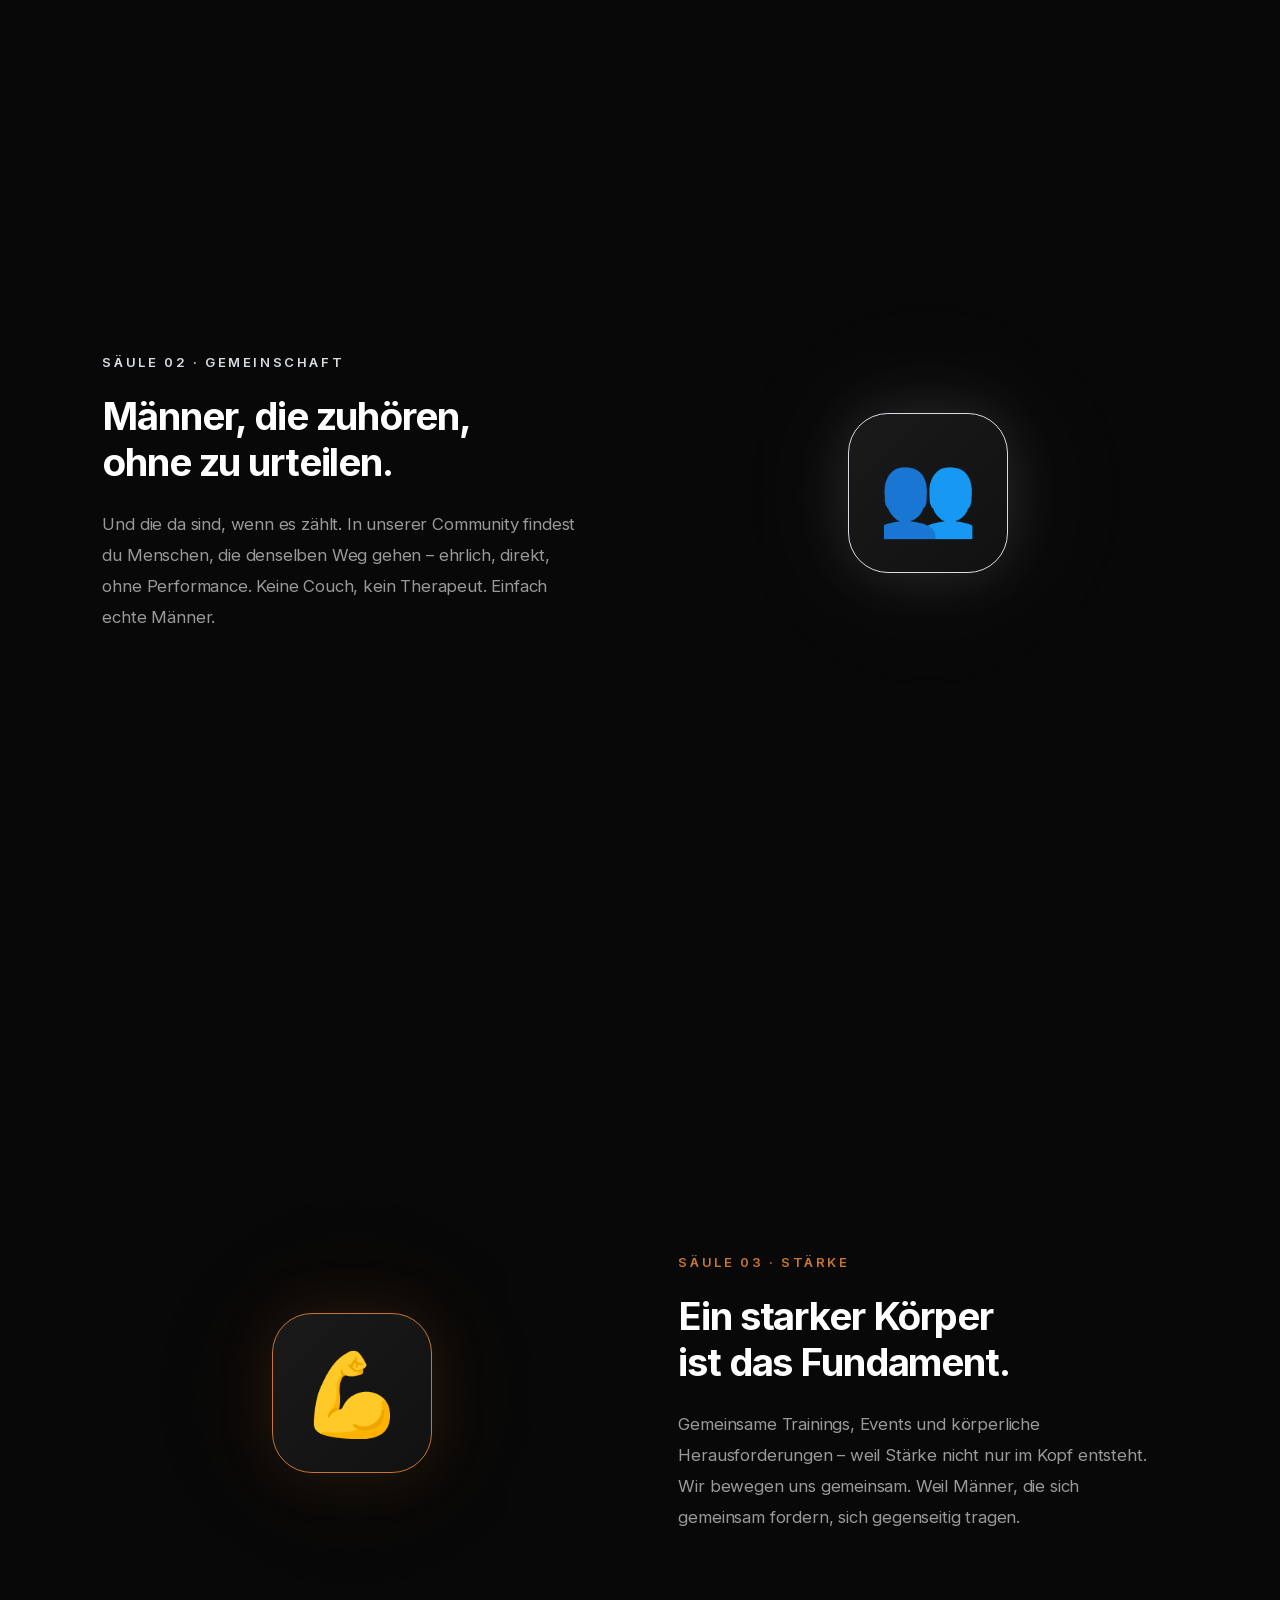
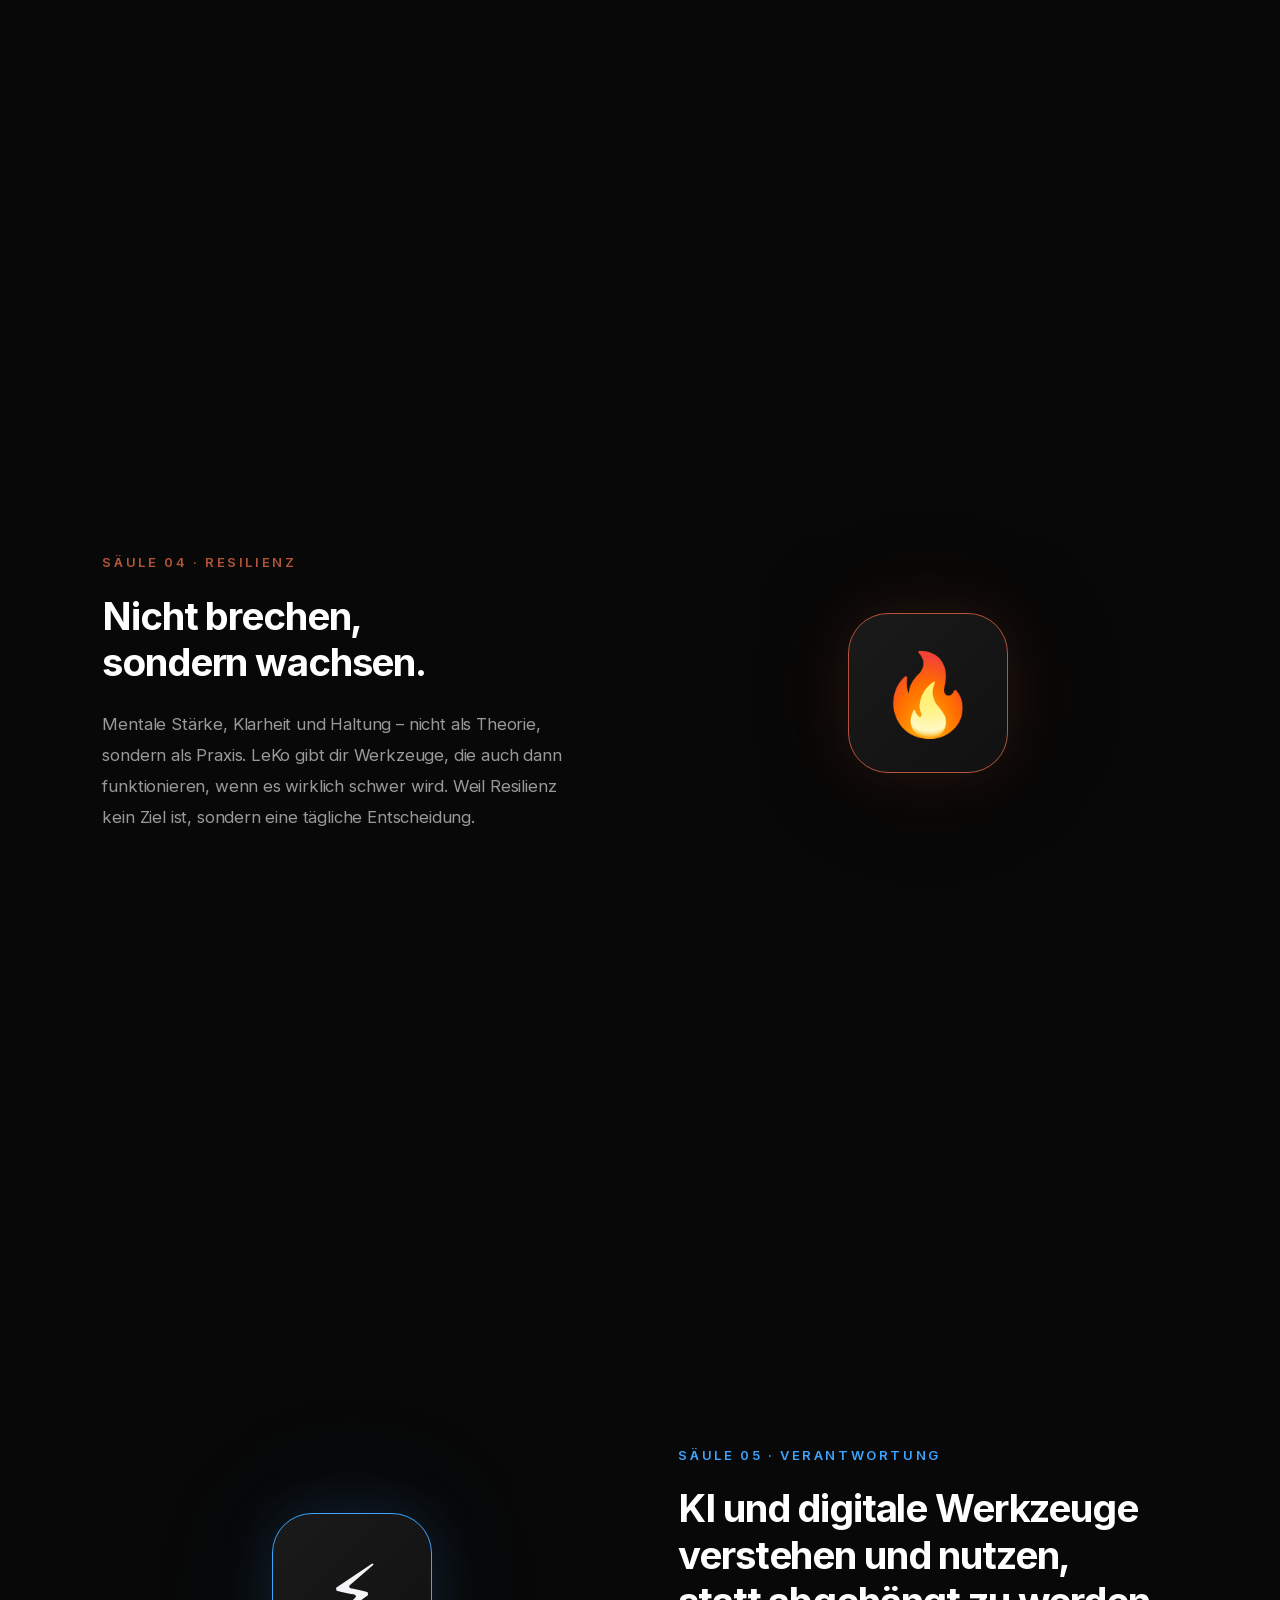
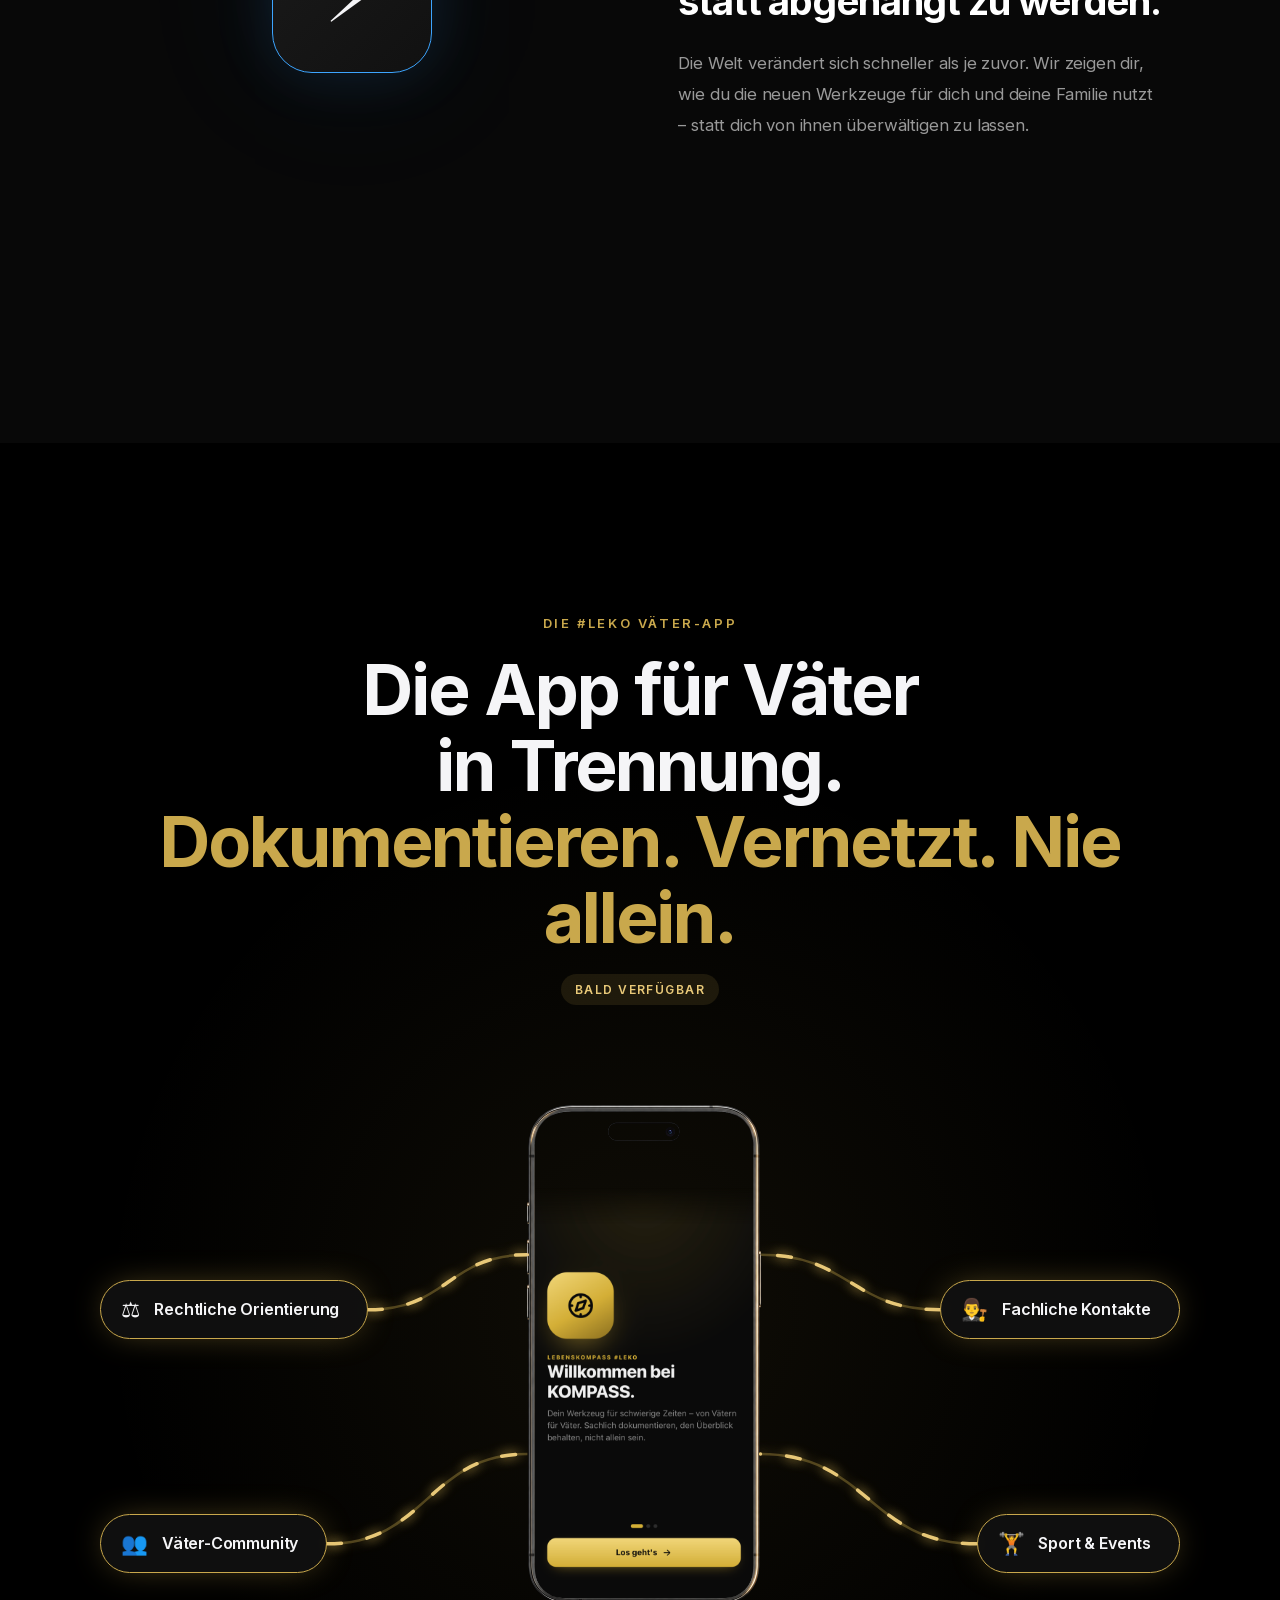
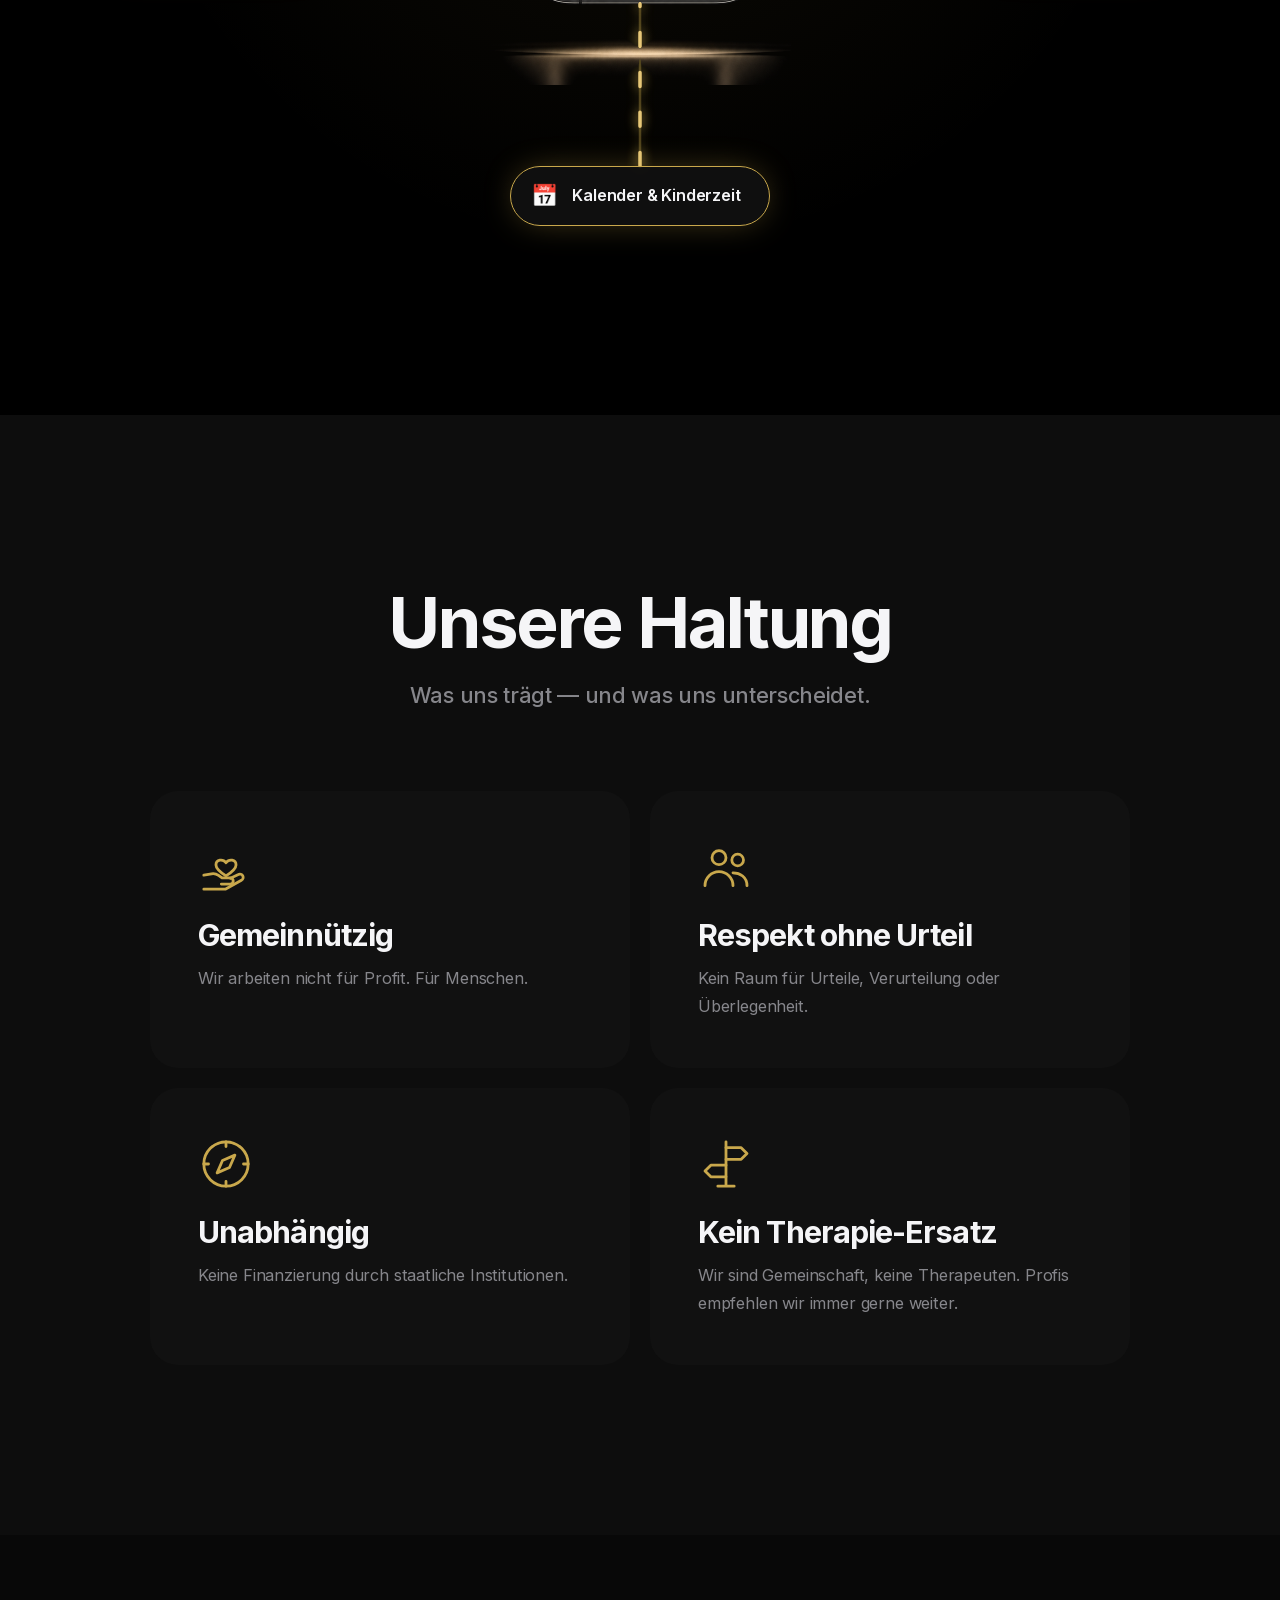
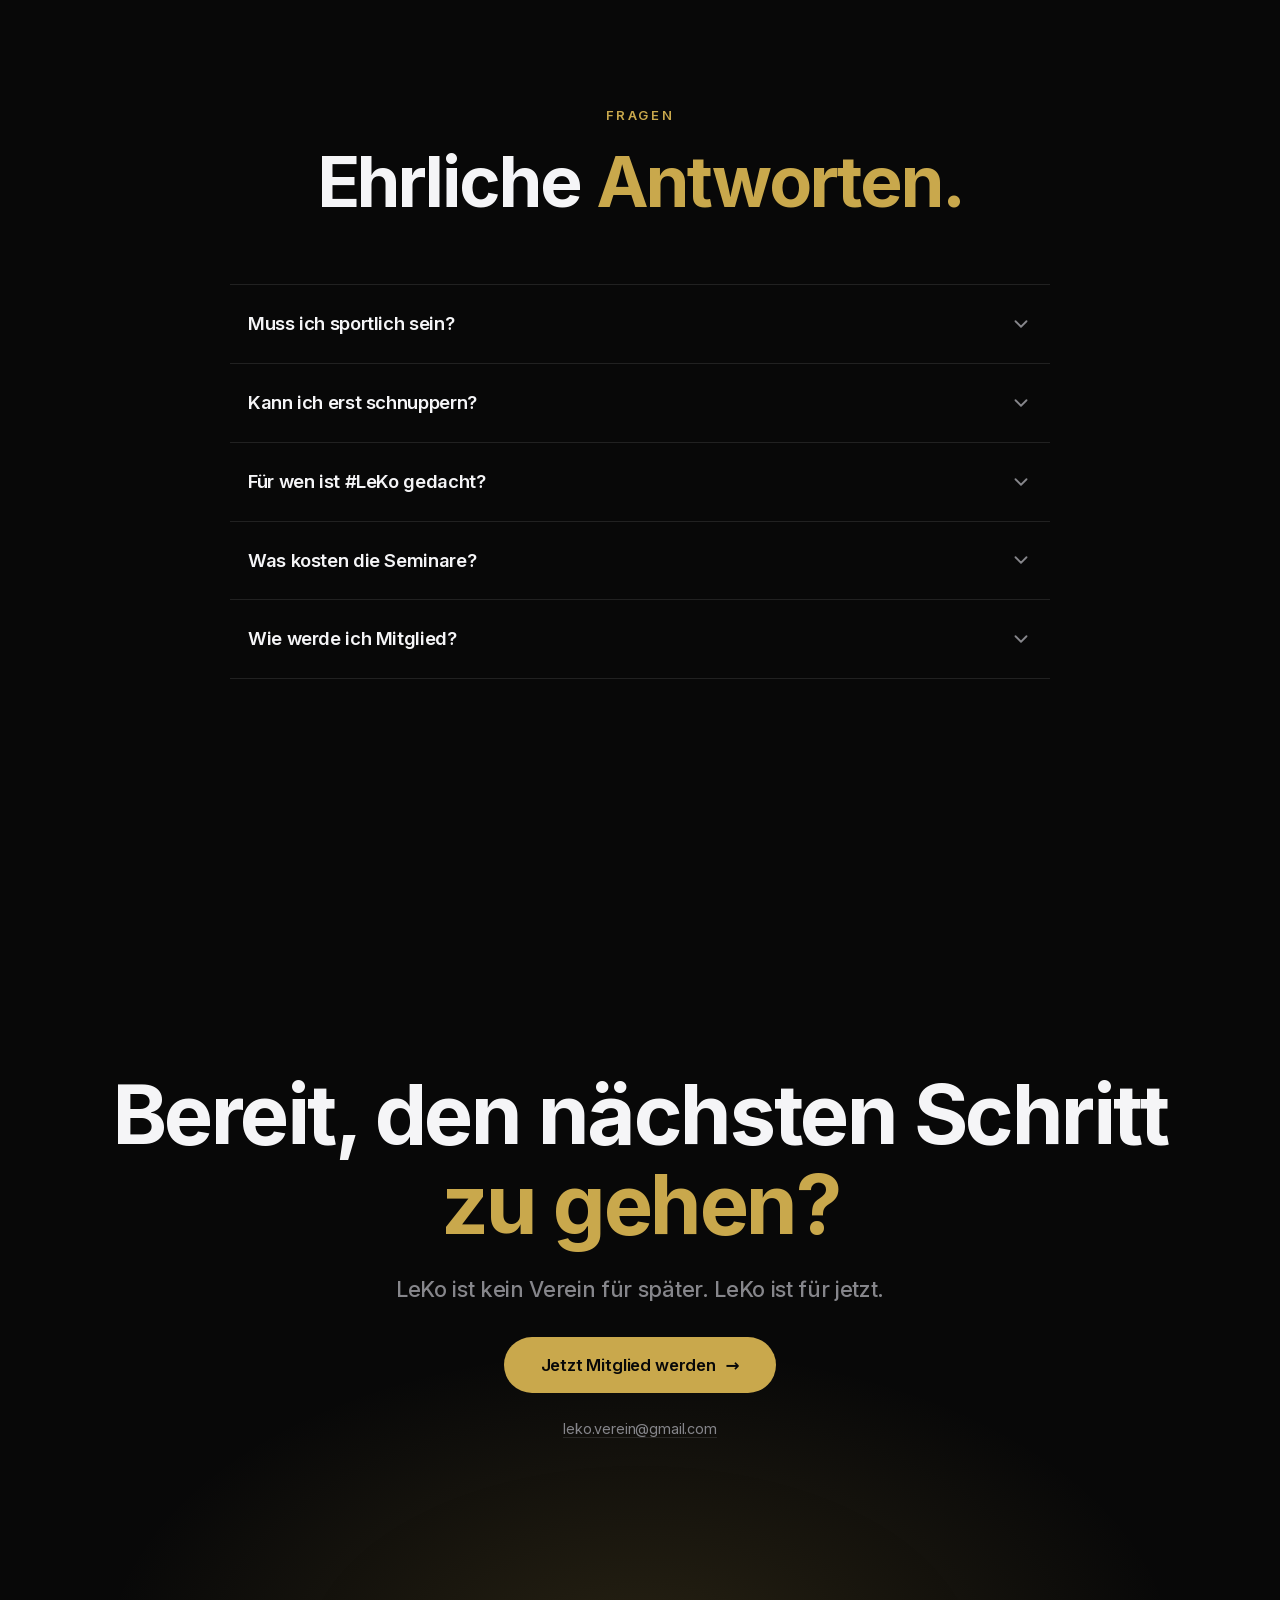
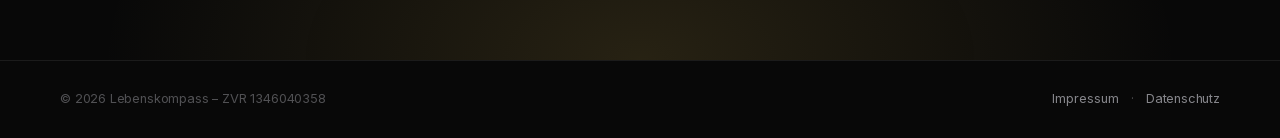
==== commit 18aaa4b5: "fix: Kennst du das? wieder als Absätze, neue Spiegel-Texte - Karten (mirror-card/mirror-cards) entfe" ====
--- a/index.html
+++ b/index.html
@@ -37,20 +37,13 @@
 .auftritt{animation:auftritt 1.4s var(--weich) backwards;animation-delay:var(--d,0s)}
 @keyframes auftritt{from{opacity:0;transform:translateY(24px)}}
 
-/* ─── 2 · KENNST DU DAS? – 4 Karten (2×2, Handy untereinander) ────────── */
-.mirror-section{background:var(--bg-dark);padding:clamp(80px,12vw,140px) var(--gutter-r) clamp(80px,12vw,140px) var(--gutter-l);text-align:center}
-.mirror-label{font-size:clamp(2.4rem,6vw,4.5rem);font-weight:800;color:var(--gold);margin-bottom:clamp(2.5rem,5vw,4rem)}
-.mirror-cards{display:grid;grid-template-columns:repeat(2,1fr);gap:24px;max-width:960px;margin:0 auto clamp(3rem,6vw,5rem)}
-.mirror-card{background:rgba(201,168,76,.05);border:1px solid rgba(201,168,76,.2);border-radius:20px;padding:36px 28px;text-align:left;display:flex;flex-direction:column;gap:16px}
-.mirror-card-icon{font-size:2.2rem;line-height:1}
-.mirror-card p{font-size:1.05rem;line-height:1.75;color:rgba(245,245,247,.82);margin:0}
-.mirror-card em{color:var(--gold);font-style:italic}
-.mirror-bridge{margin:0 auto;font-size:clamp(2rem,5vw,3.6rem);font-weight:800;letter-spacing:-.035em;line-height:1.1;color:var(--gold)}
-@media (max-width:760px){
-  .mirror-cards{grid-template-columns:1fr;gap:16px}
-  .mirror-card{flex-direction:row;align-items:flex-start;padding:22px 20px;gap:14px}
-  .mirror-card-icon{font-size:1.8rem;flex-shrink:0;margin-top:2px}
-}
+/* ─── 2 · KENNST DU DAS? ─────────────────────────────────────────────── */
+.mirror-section{background:var(--bg-dark);padding:clamp(110px,15vw,180px) var(--gutter-r) clamp(110px,15vw,180px) var(--gutter-l);text-align:center}
+.mirror-label{font-size:clamp(2.6rem,6.5vw,5rem);font-weight:800;color:var(--gold);margin-bottom:clamp(3rem,6vw,4.5rem)}
+.mirror-item{max-width:680px;margin:0 auto 2.6rem}
+.mirror-item p{font-size:1.2rem;line-height:1.9;color:rgba(245,245,247,.85)}
+.mirror-item em{color:var(--text-white);font-style:italic}
+.mirror-bridge{max-width:680px;margin:clamp(3.5rem,7vw,5rem) auto 0;font-size:clamp(2rem,5vw,3.6rem);font-weight:800;letter-spacing:-.035em;line-height:1.1;color:var(--gold)}
 
 /* ─── 3 · 5 SÄULEN: je eine Full-Screen-Sektion ──────────────────────── */
 .saeulen{background:var(--bg-black)}
@@ -198,12 +191,10 @@
 <!-- ═══ 2 · KENNST DU DAS? (wie ein Freund, nicht wie Marketing) ═══ -->
 <section class="mirror-section" id="problem" aria-labelledby="mirror-titel">
   <h2 class="mirror-label" id="mirror-titel" data-reveal>Kennst du das?</h2>
-  <div class="mirror-cards">
-    <div class="mirror-card" data-reveal data-reveal-delay="0"><span class="mirror-card-icon" aria-hidden="true">🌙</span><p>Es ist 23 Uhr. Die Wohnung ist still. Deine Kinder sind beim anderen Elternteil – und du weißt nicht, was du mit dir anfangen sollst.</p></div>
-    <div class="mirror-card" data-reveal data-reveal-delay="100"><span class="mirror-card-icon" aria-hidden="true">💬</span><p>Du willst kein Opfer sein. Du willst nicht jammern. Aber manchmal wäre es schön, wenn irgendwer einfach fragt: <em>»Wie geht’s dir wirklich?«</em></p></div>
-    <div class="mirror-card" data-reveal data-reveal-delay="200"><span class="mirror-card-icon" aria-hidden="true">⚖️</span><p>Du hast Fragen zu Obsorge, Besuchsrecht, Unterhalt – und keinen Menschen, der dir ehrlich und ohne Eigeninteresse antwortet.</p></div>
-    <div class="mirror-card" data-reveal data-reveal-delay="300"><span class="mirror-card-icon" aria-hidden="true">🔋</span><p>Du funktionierst. Arbeit, Kinder, Alltag. Aber innerlich weißt du, dass da mehr möglich sein müsste.</p></div>
-  </div>
+    <div class="mirror-item" data-reveal><p>Es ist 23 Uhr. Die Wohnung ist still. Deine Kinder schlafen woanders – und du weißt nicht, wohin mit dir.</p></div>
+    <div class="mirror-item" data-reveal><p>Du willst kein Mitleid. Aber manchmal wärst du froh, wenn irgendwer einfach fragt: <em>»Wie geht’s dir – wirklich?«</em></p></div>
+    <div class="mirror-item" data-reveal><p>Du kämpfst für deine Kinder. Aber das System erklärt dir die Spielregeln nicht.</p></div>
+    <div class="mirror-item" data-reveal><p>Du funktionierst. Jeden Tag. Aber tief drinnen weißt du: So war das nicht geplant.</p></div>
   <p class="mirror-bridge" data-reveal>Dann bist du hier richtig.</p>
 </section>
 
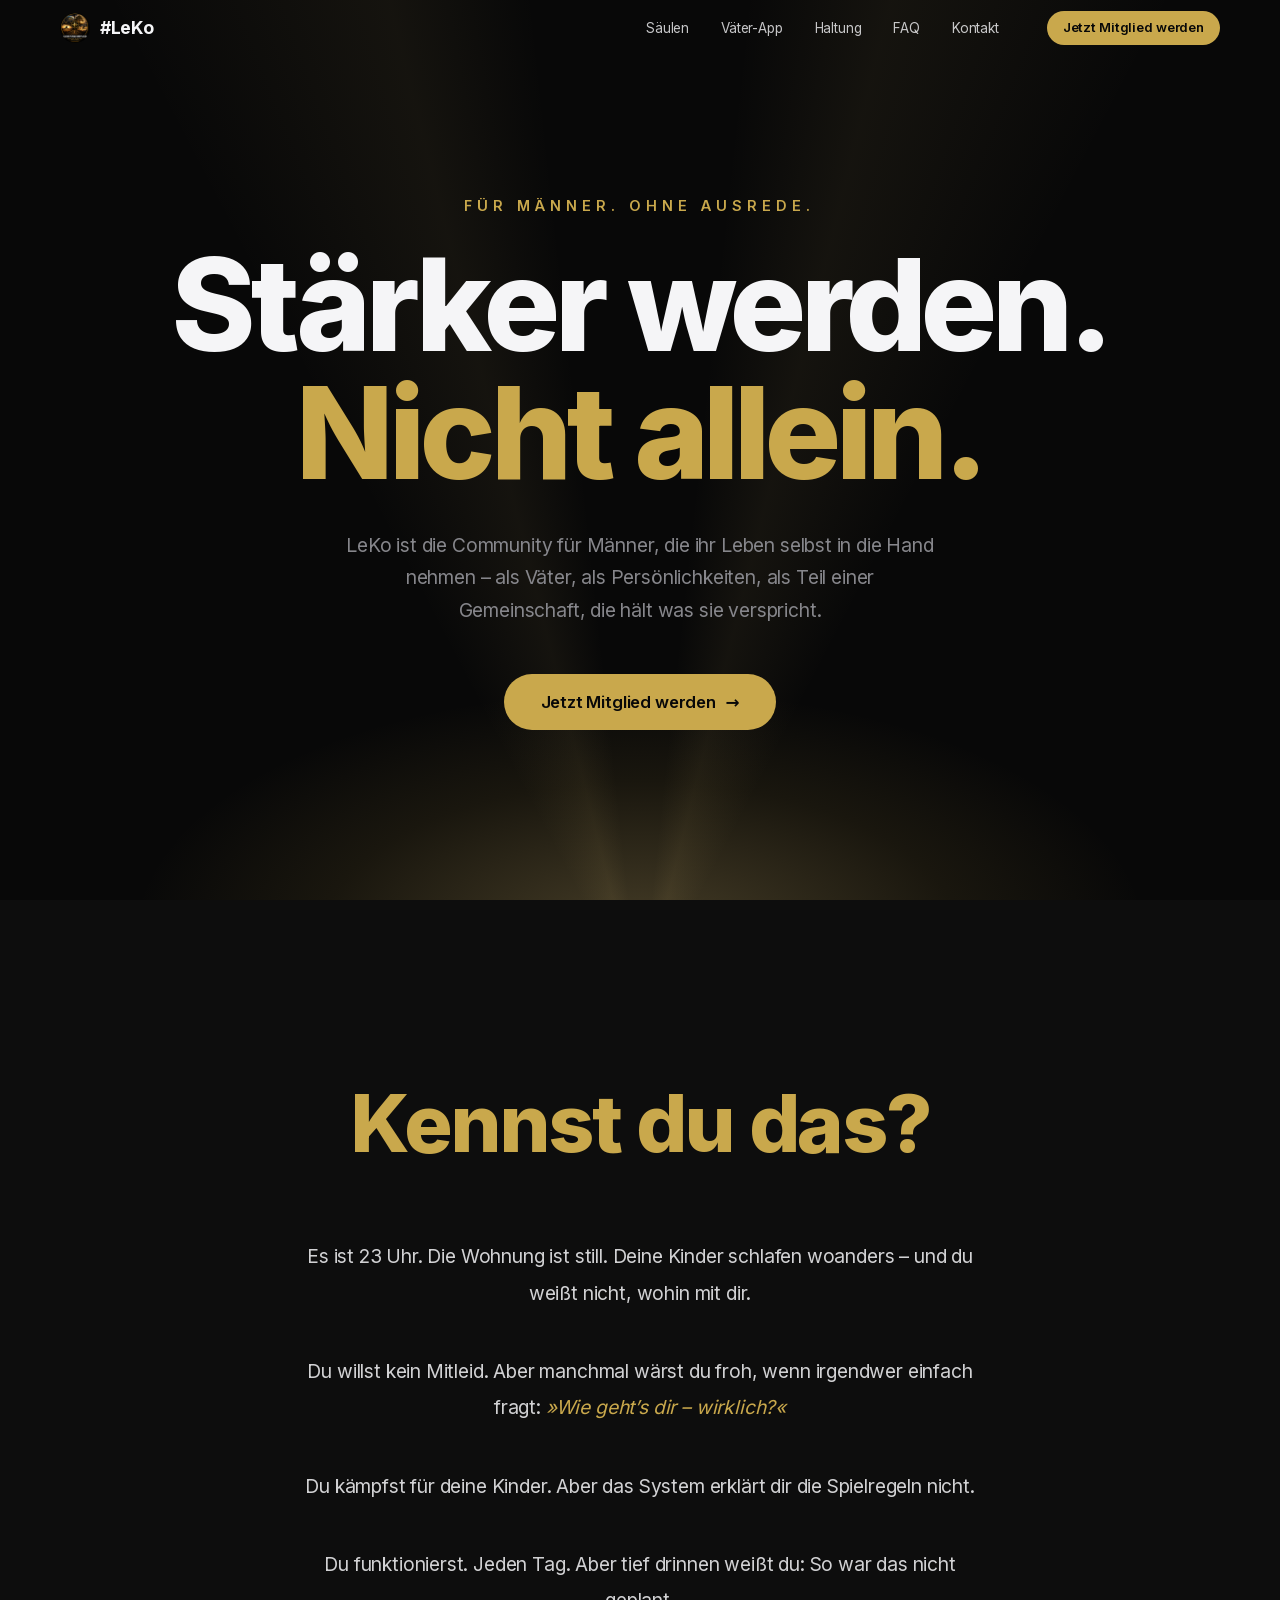
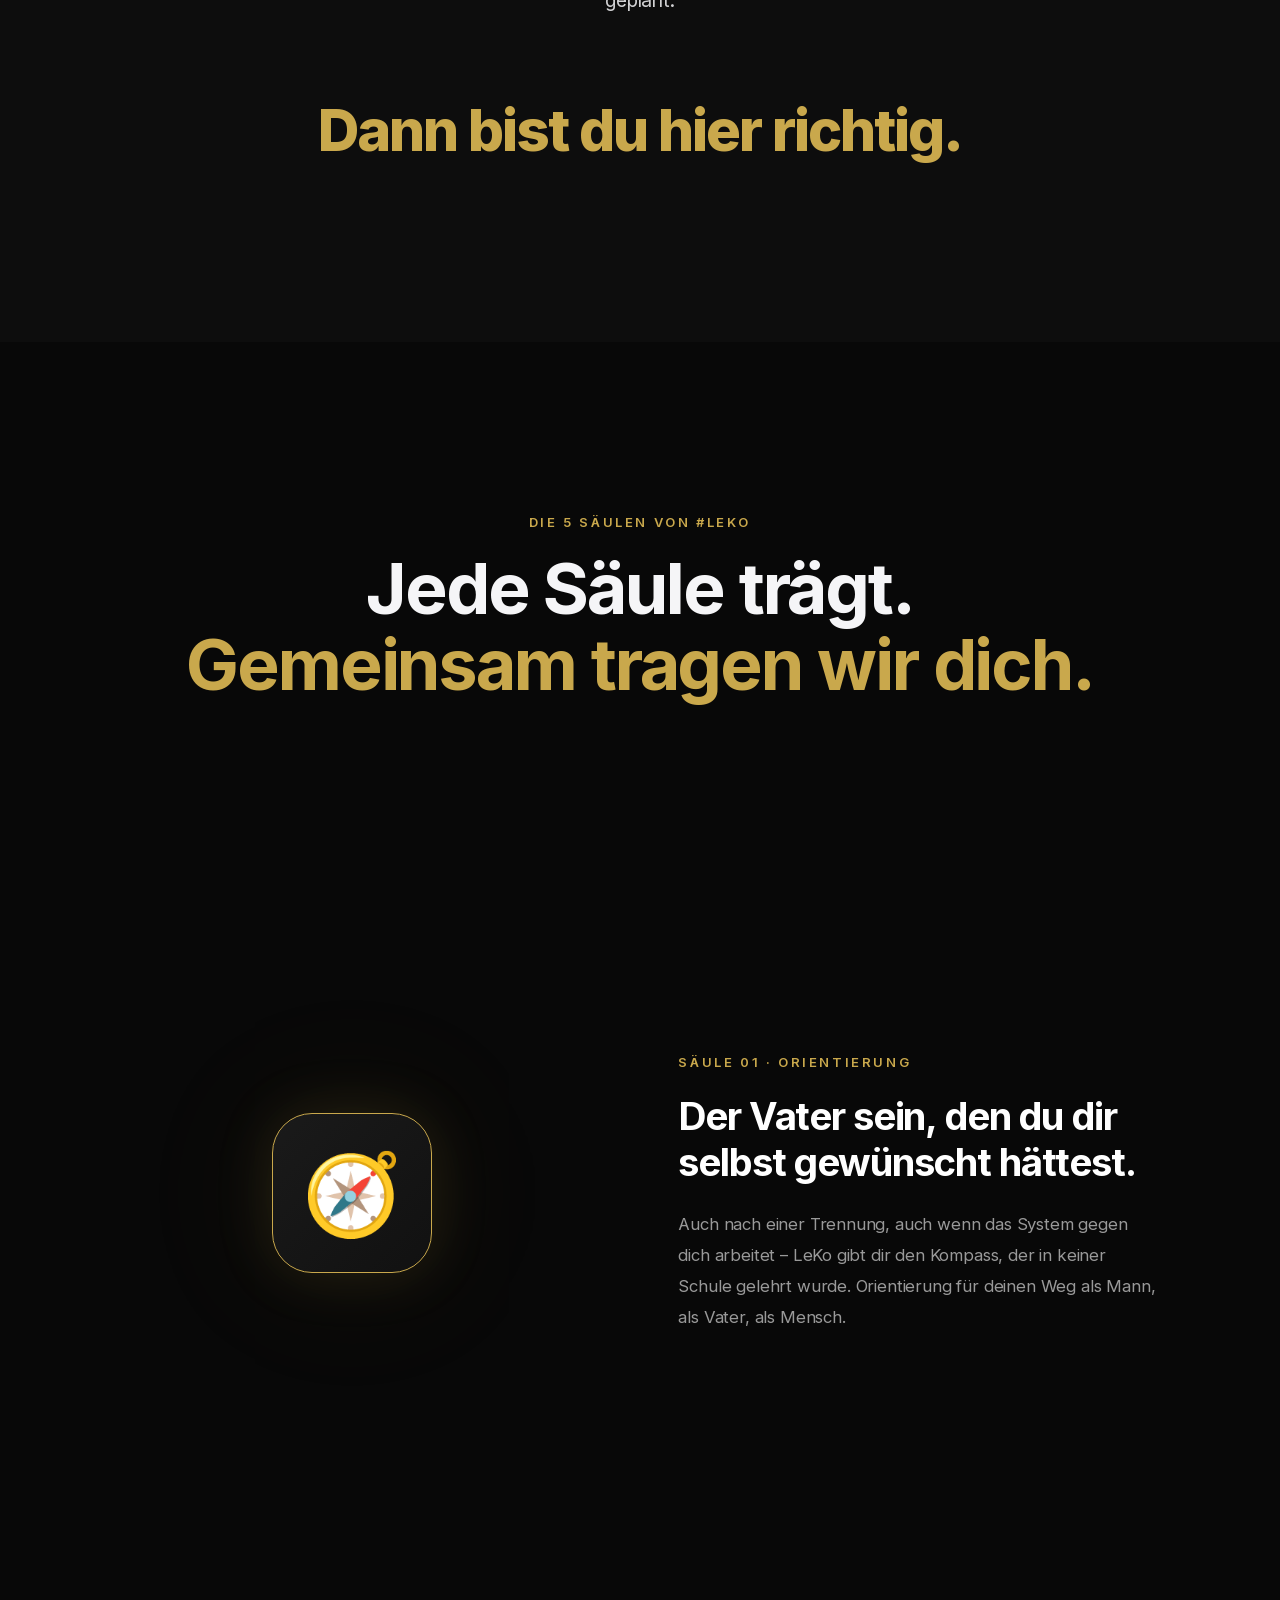
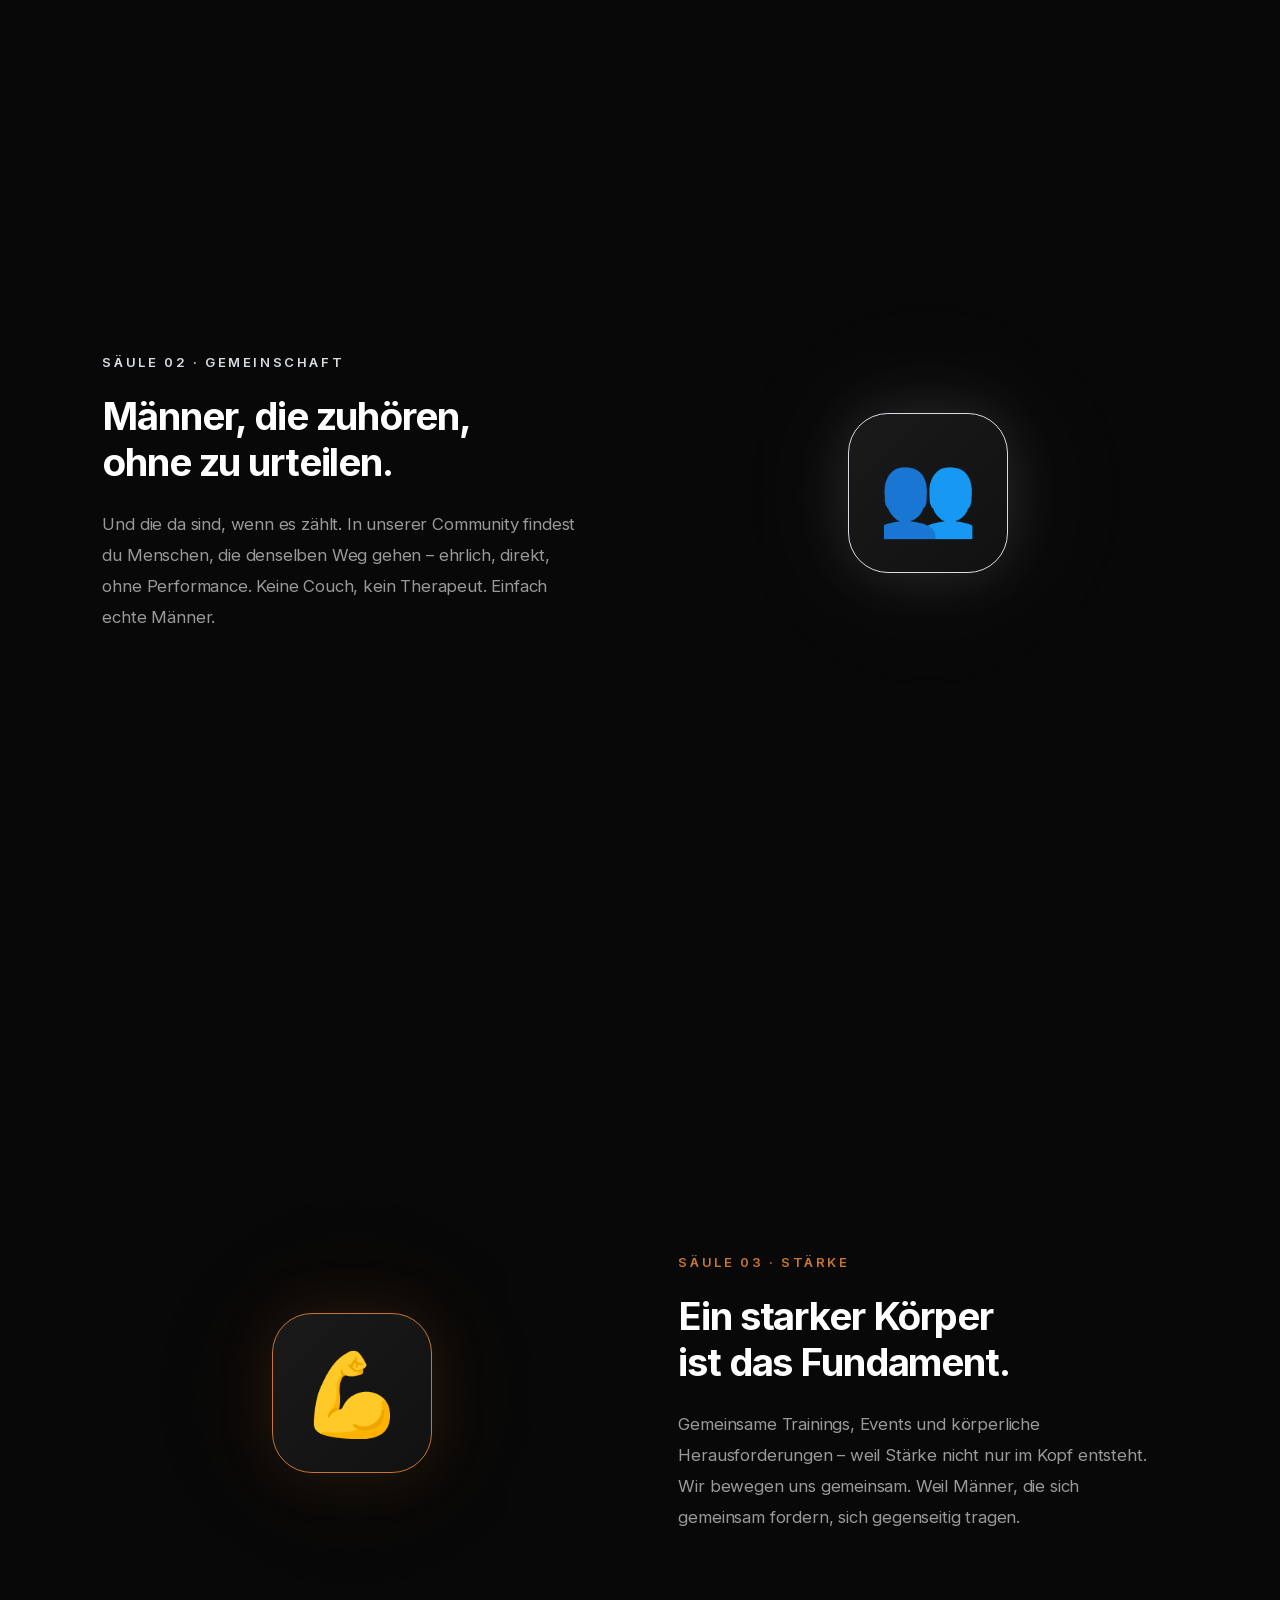
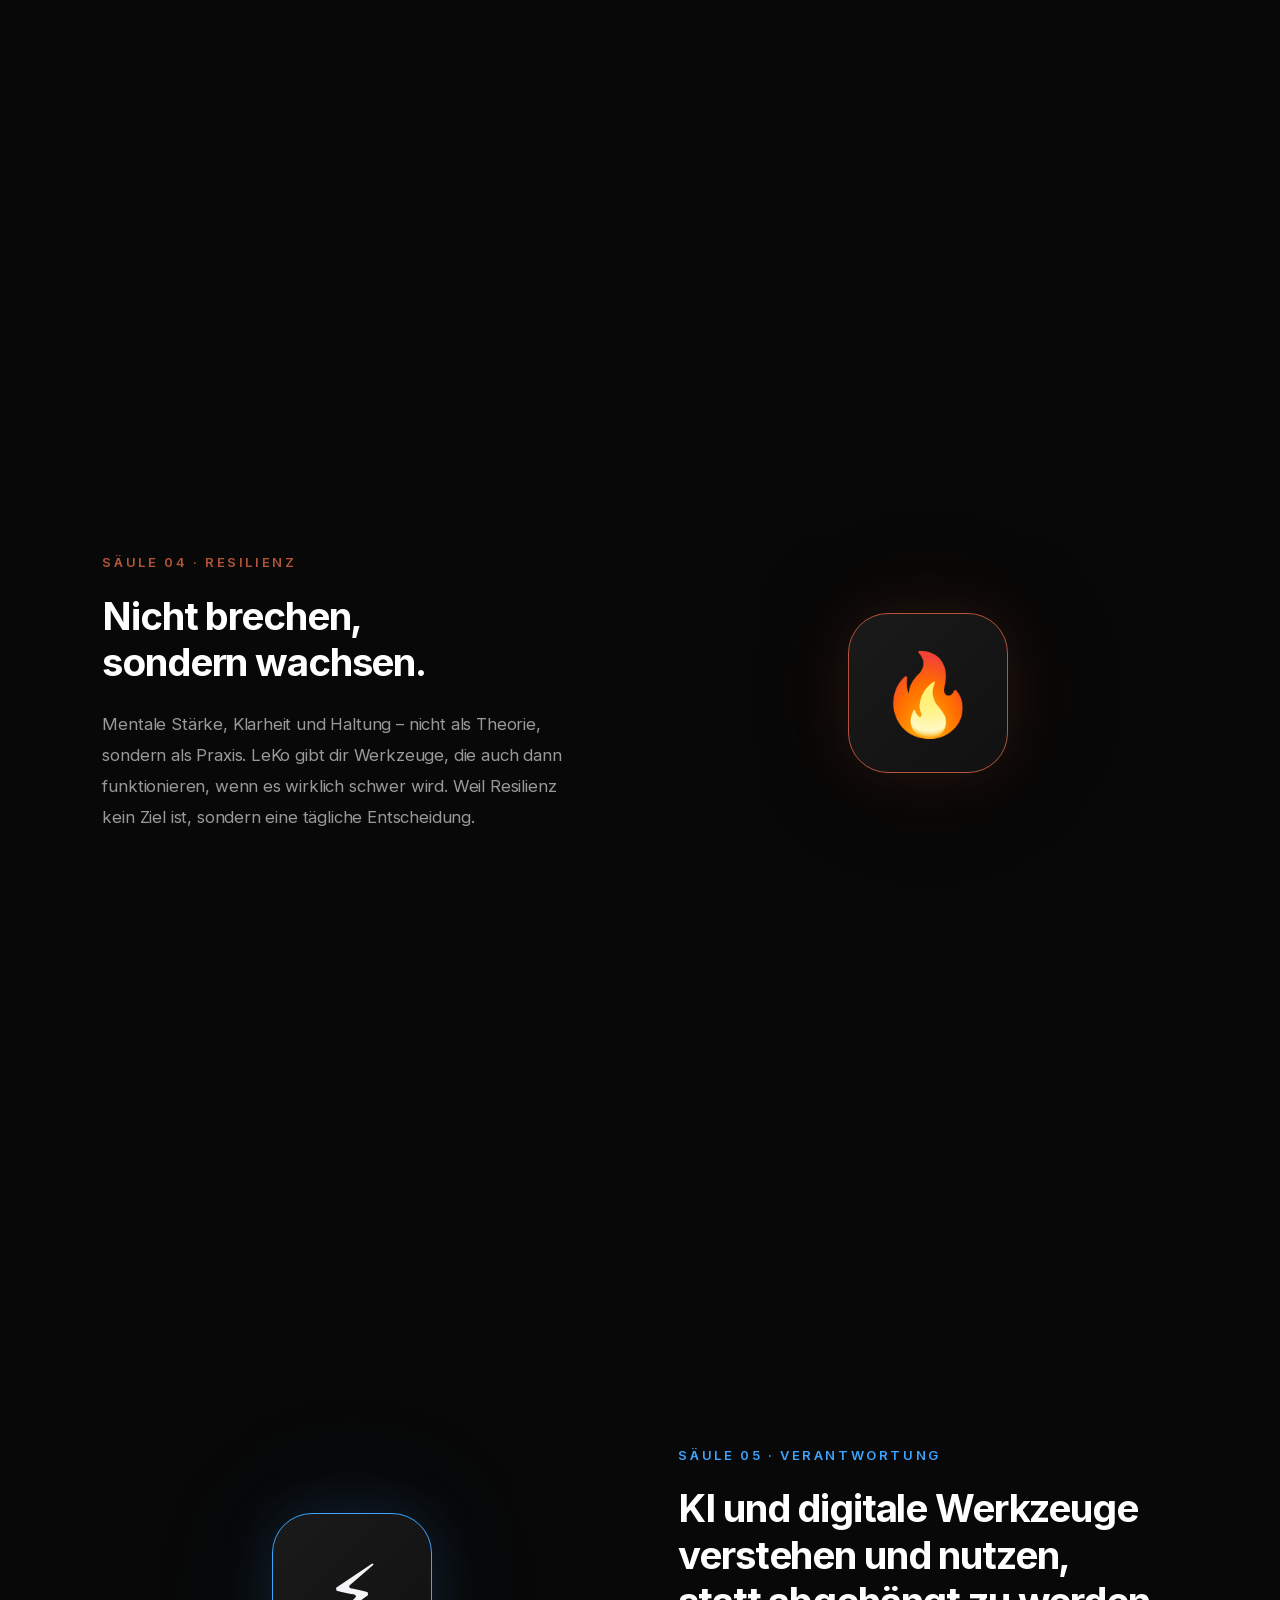
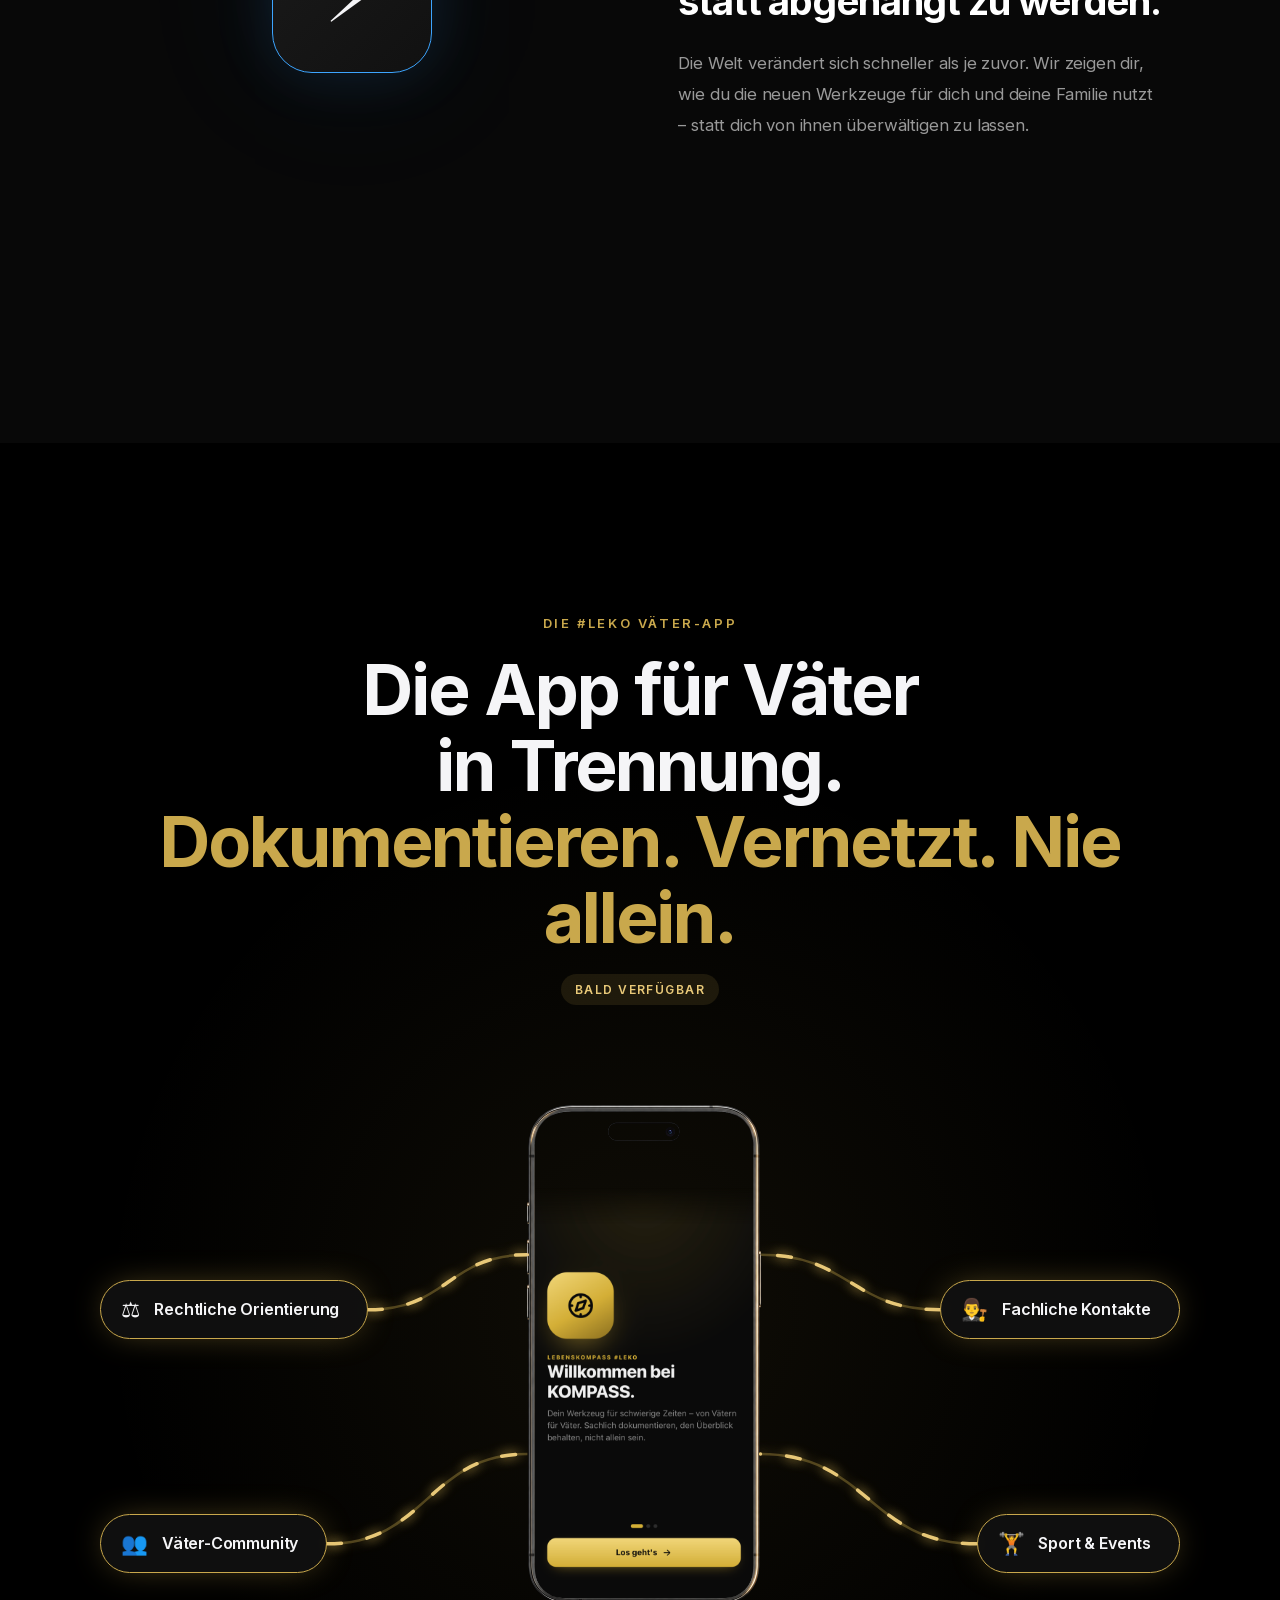
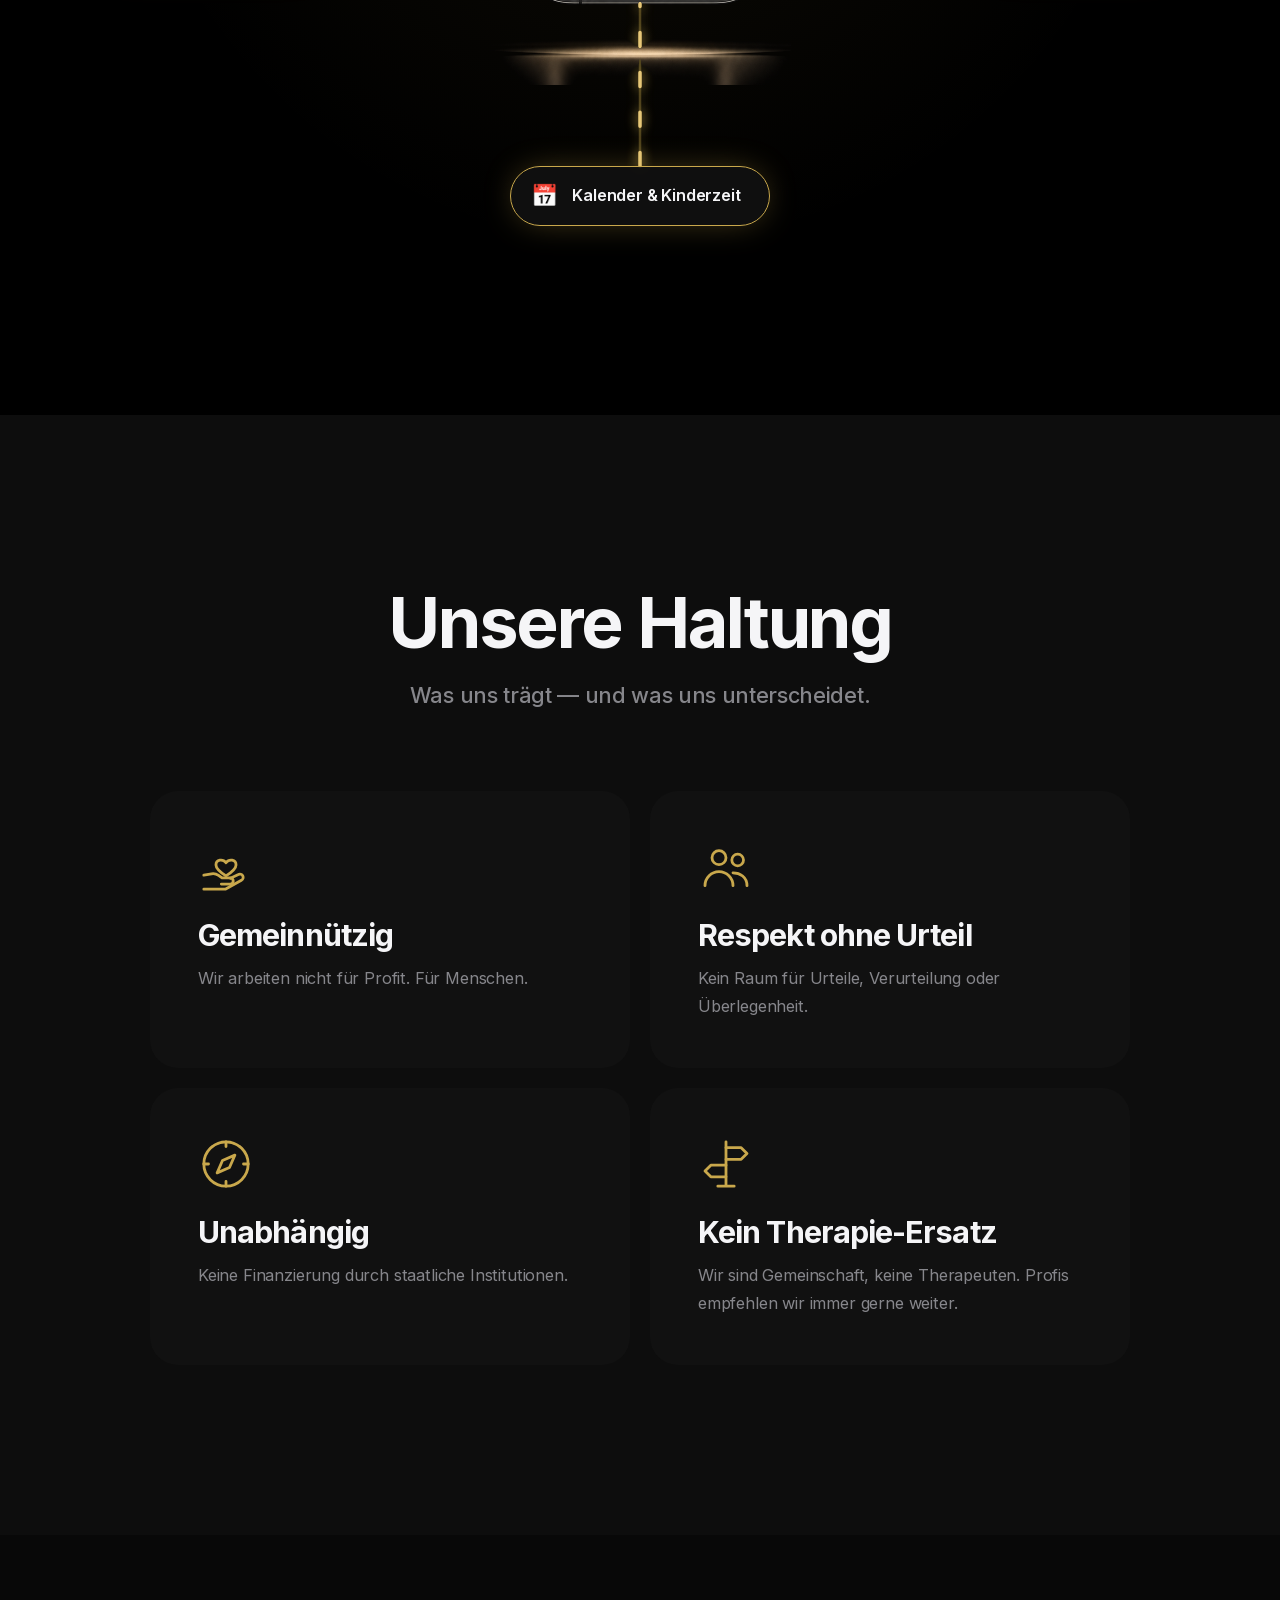
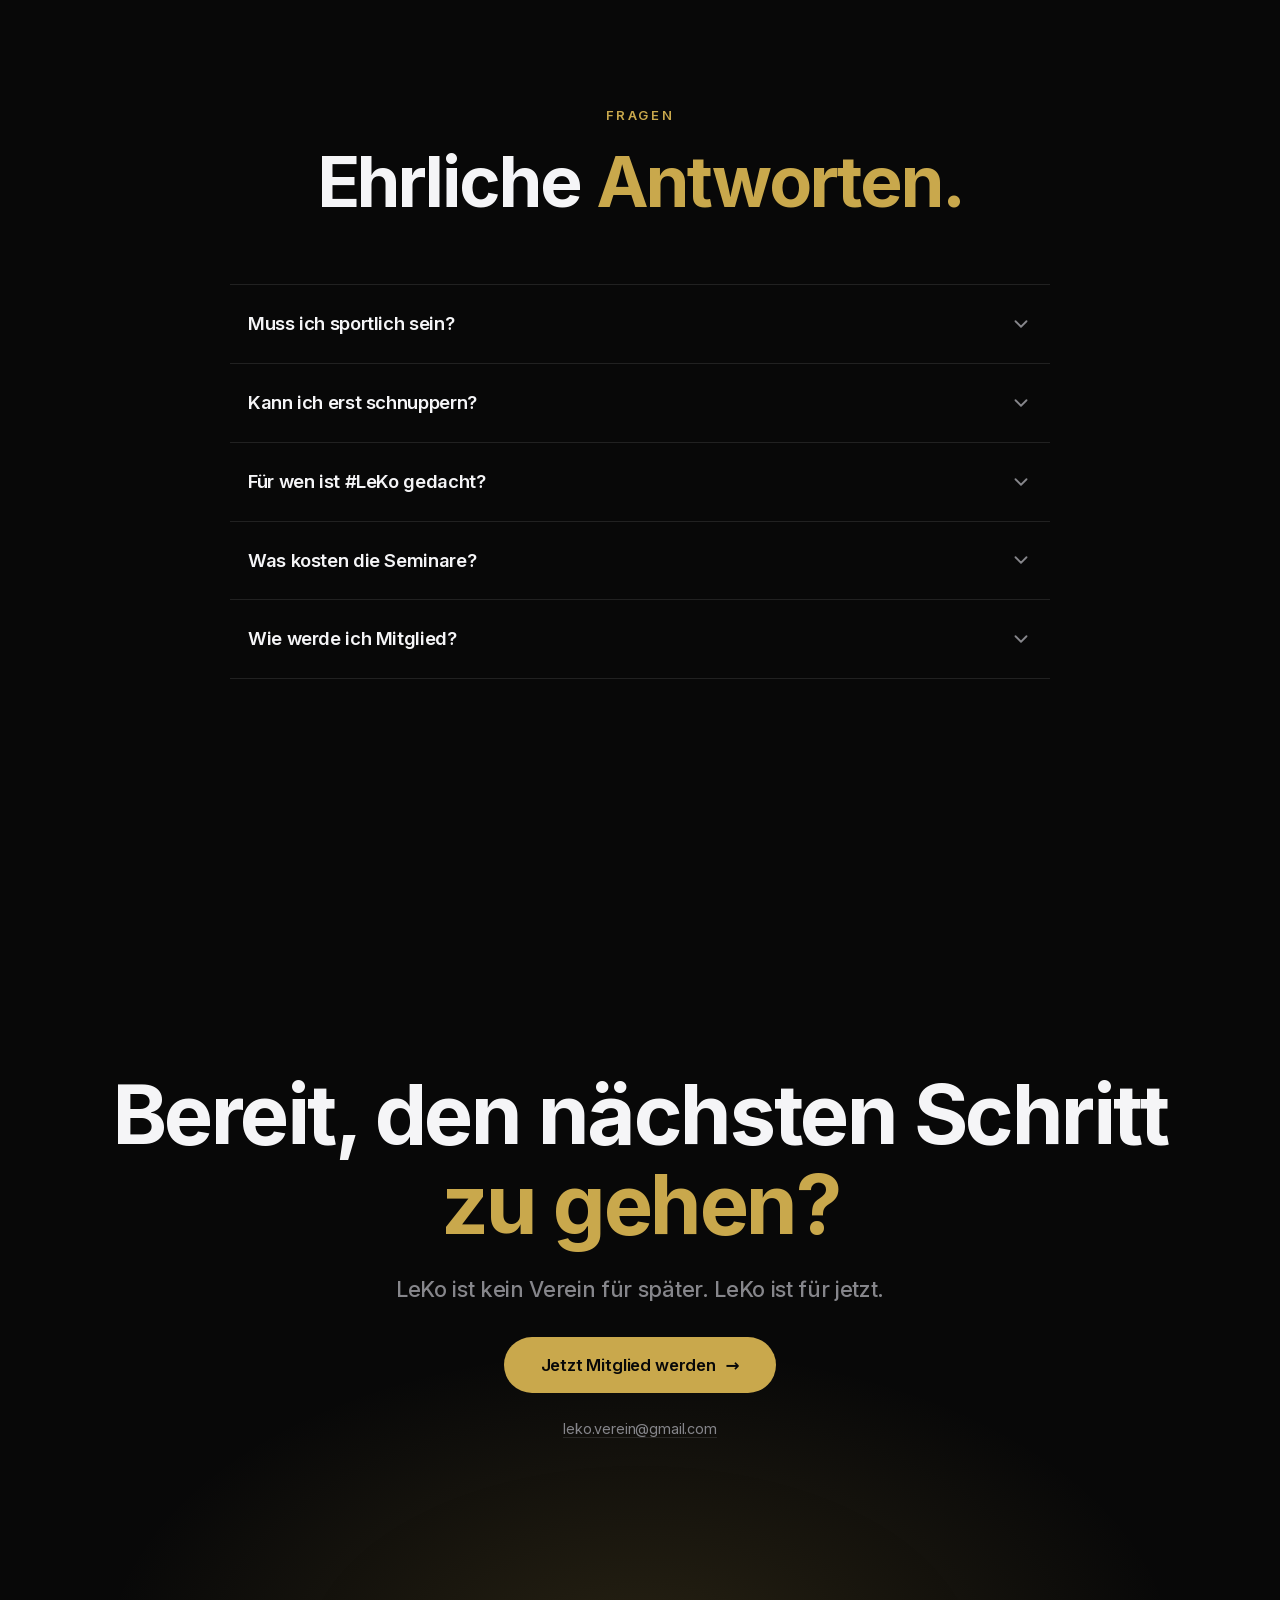
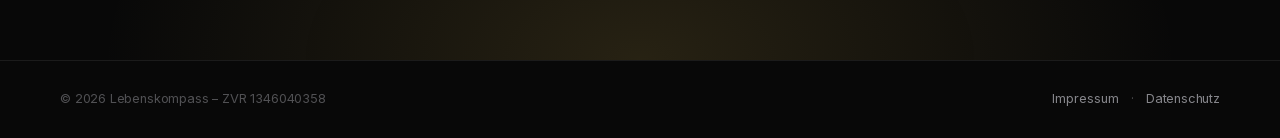
==== commit 60b6c3a7: "fix: »Wie geht’s dir – wirklich?« in Gold Co-Authored-By: Claude Opus 5.5 <noreply@anthropic.com>" ====
--- a/index.html
+++ b/index.html
@@ -192,7 +192,7 @@
 <section class="mirror-section" id="problem" aria-labelledby="mirror-titel">
   <h2 class="mirror-label" id="mirror-titel" data-reveal>Kennst du das?</h2>
     <div class="mirror-item" data-reveal><p>Es ist 23 Uhr. Die Wohnung ist still. Deine Kinder schlafen woanders – und du weißt nicht, wohin mit dir.</p></div>
-    <div class="mirror-item" data-reveal><p>Du willst kein Mitleid. Aber manchmal wärst du froh, wenn irgendwer einfach fragt: <em>»Wie geht’s dir – wirklich?«</em></p></div>
+    <div class="mirror-item" data-reveal><p>Du willst kein Mitleid. Aber manchmal wärst du froh, wenn irgendwer einfach fragt: <em style="color:var(--gold);font-style:italic">»Wie geht’s dir – wirklich?«</em></p></div>
     <div class="mirror-item" data-reveal><p>Du kämpfst für deine Kinder. Aber das System erklärt dir die Spielregeln nicht.</p></div>
     <div class="mirror-item" data-reveal><p>Du funktionierst. Jeden Tag. Aber tief drinnen weißt du: So war das nicht geplant.</p></div>
   <p class="mirror-bridge" data-reveal>Dann bist du hier richtig.</p>
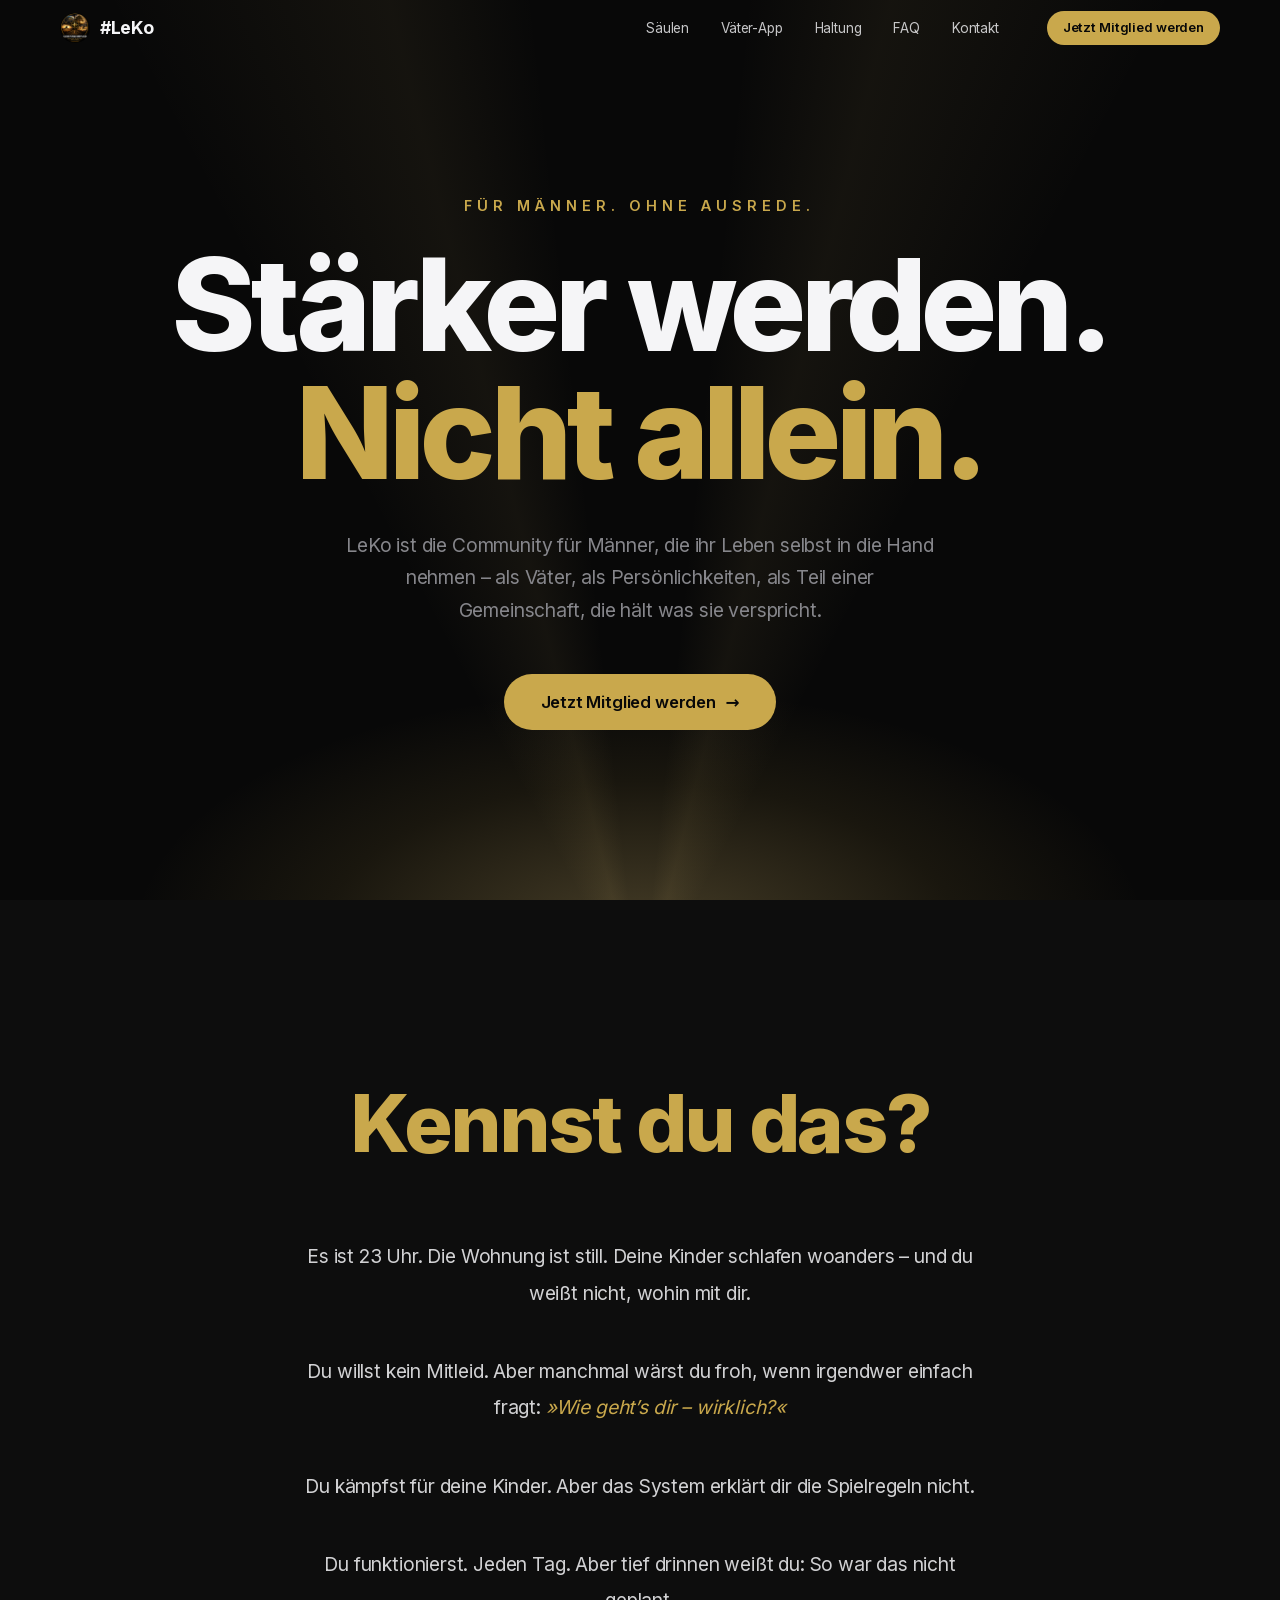
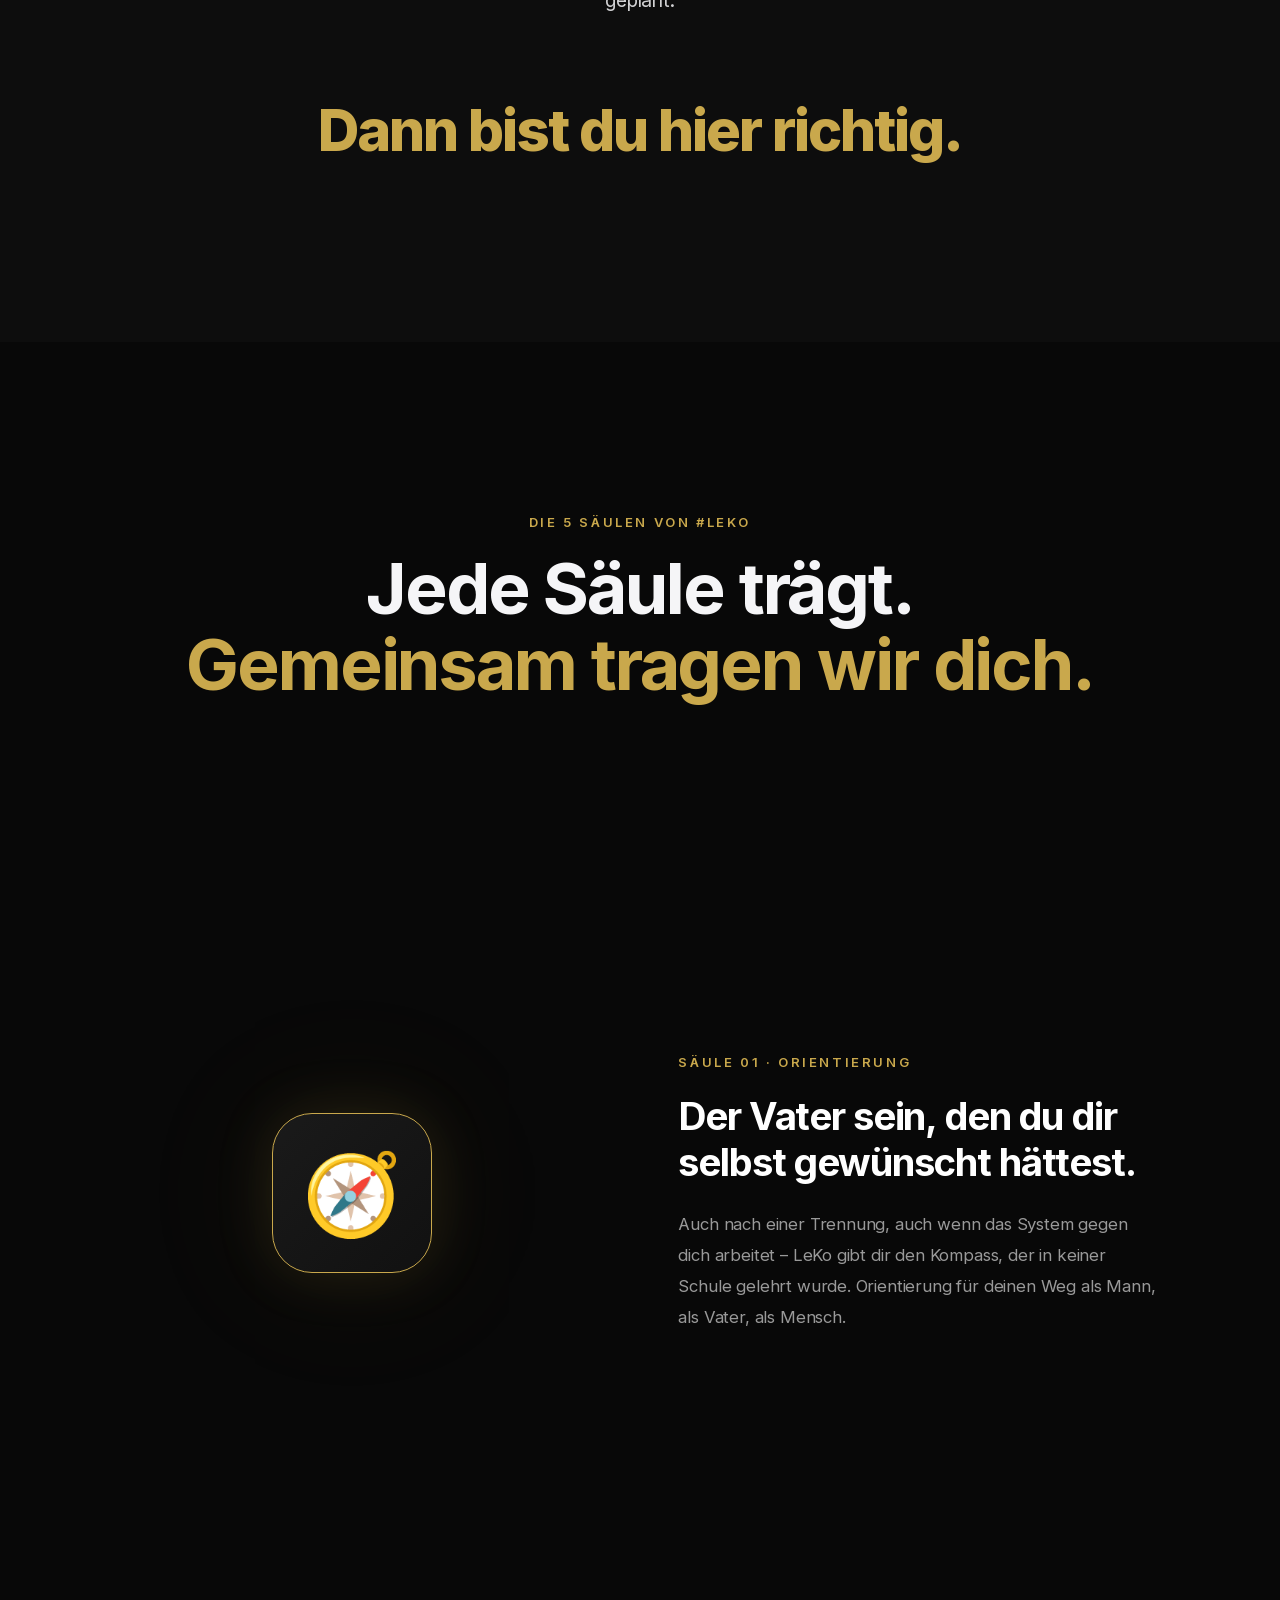
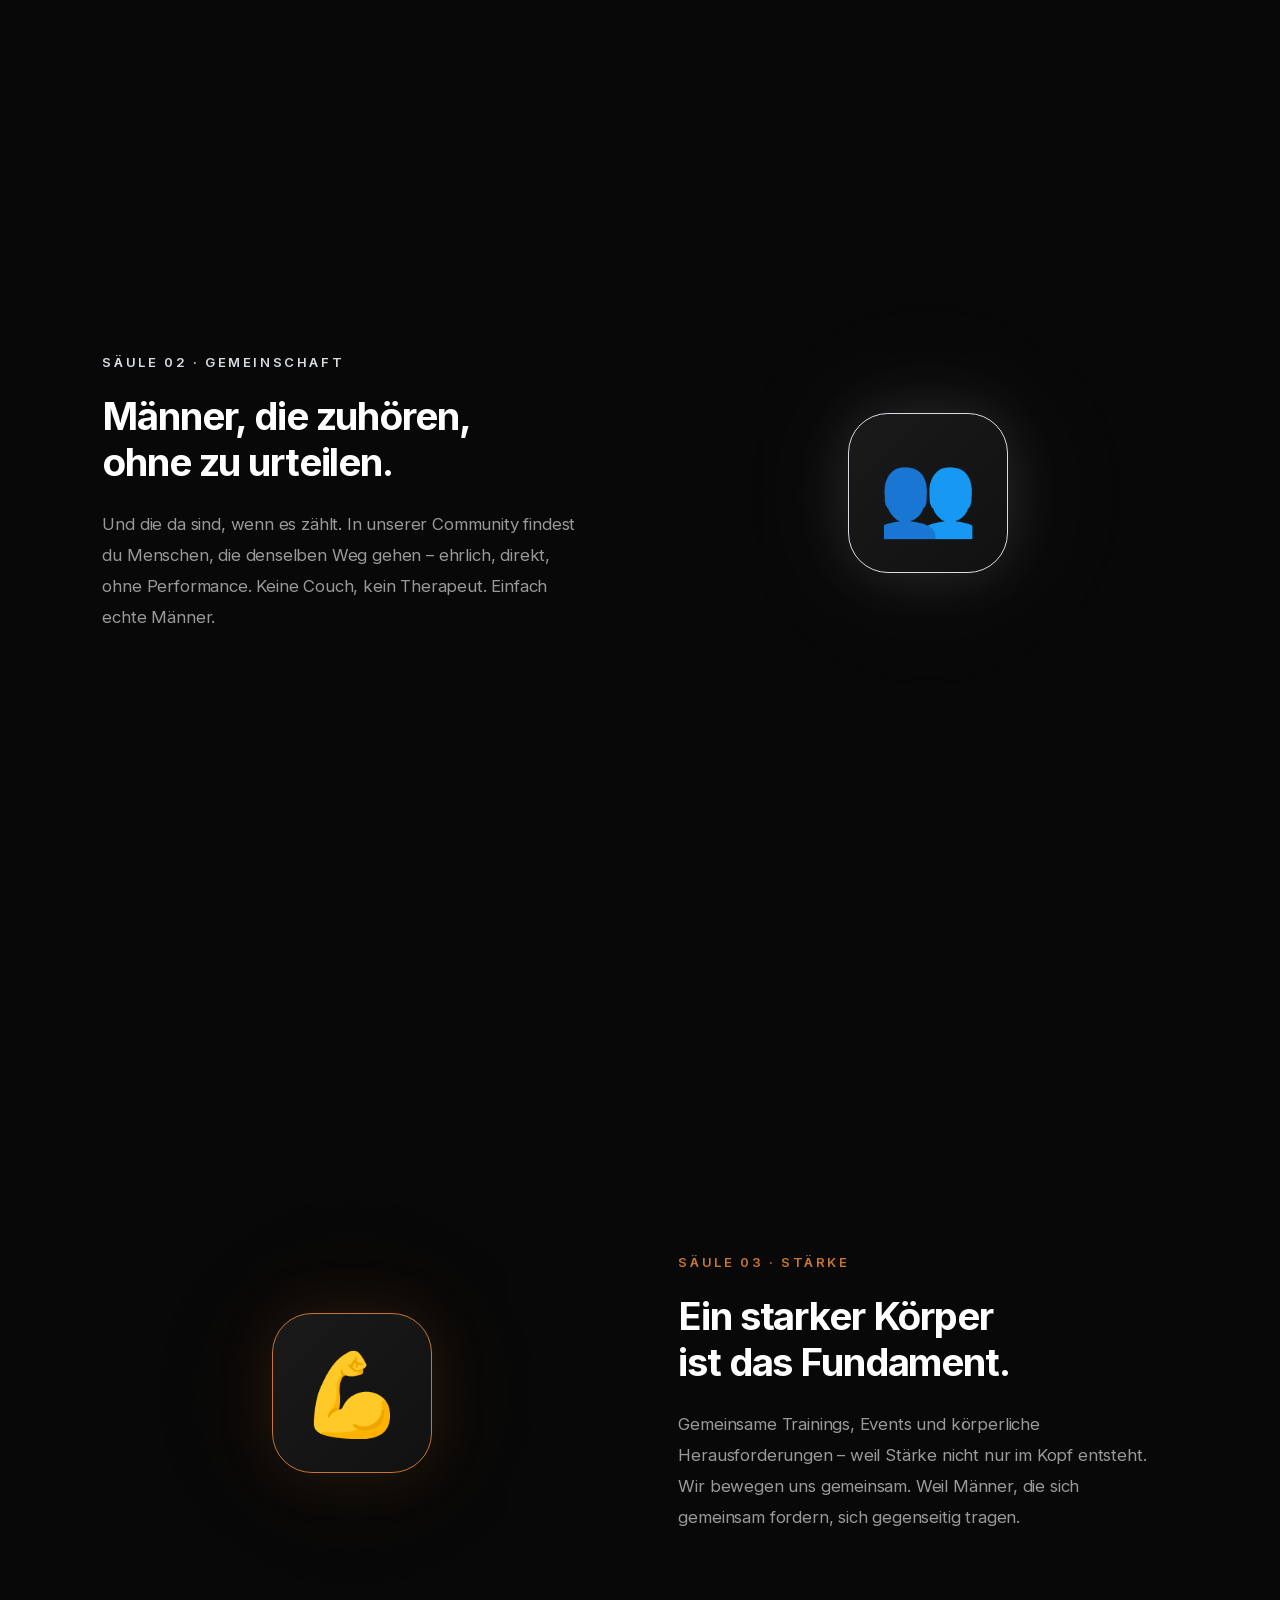
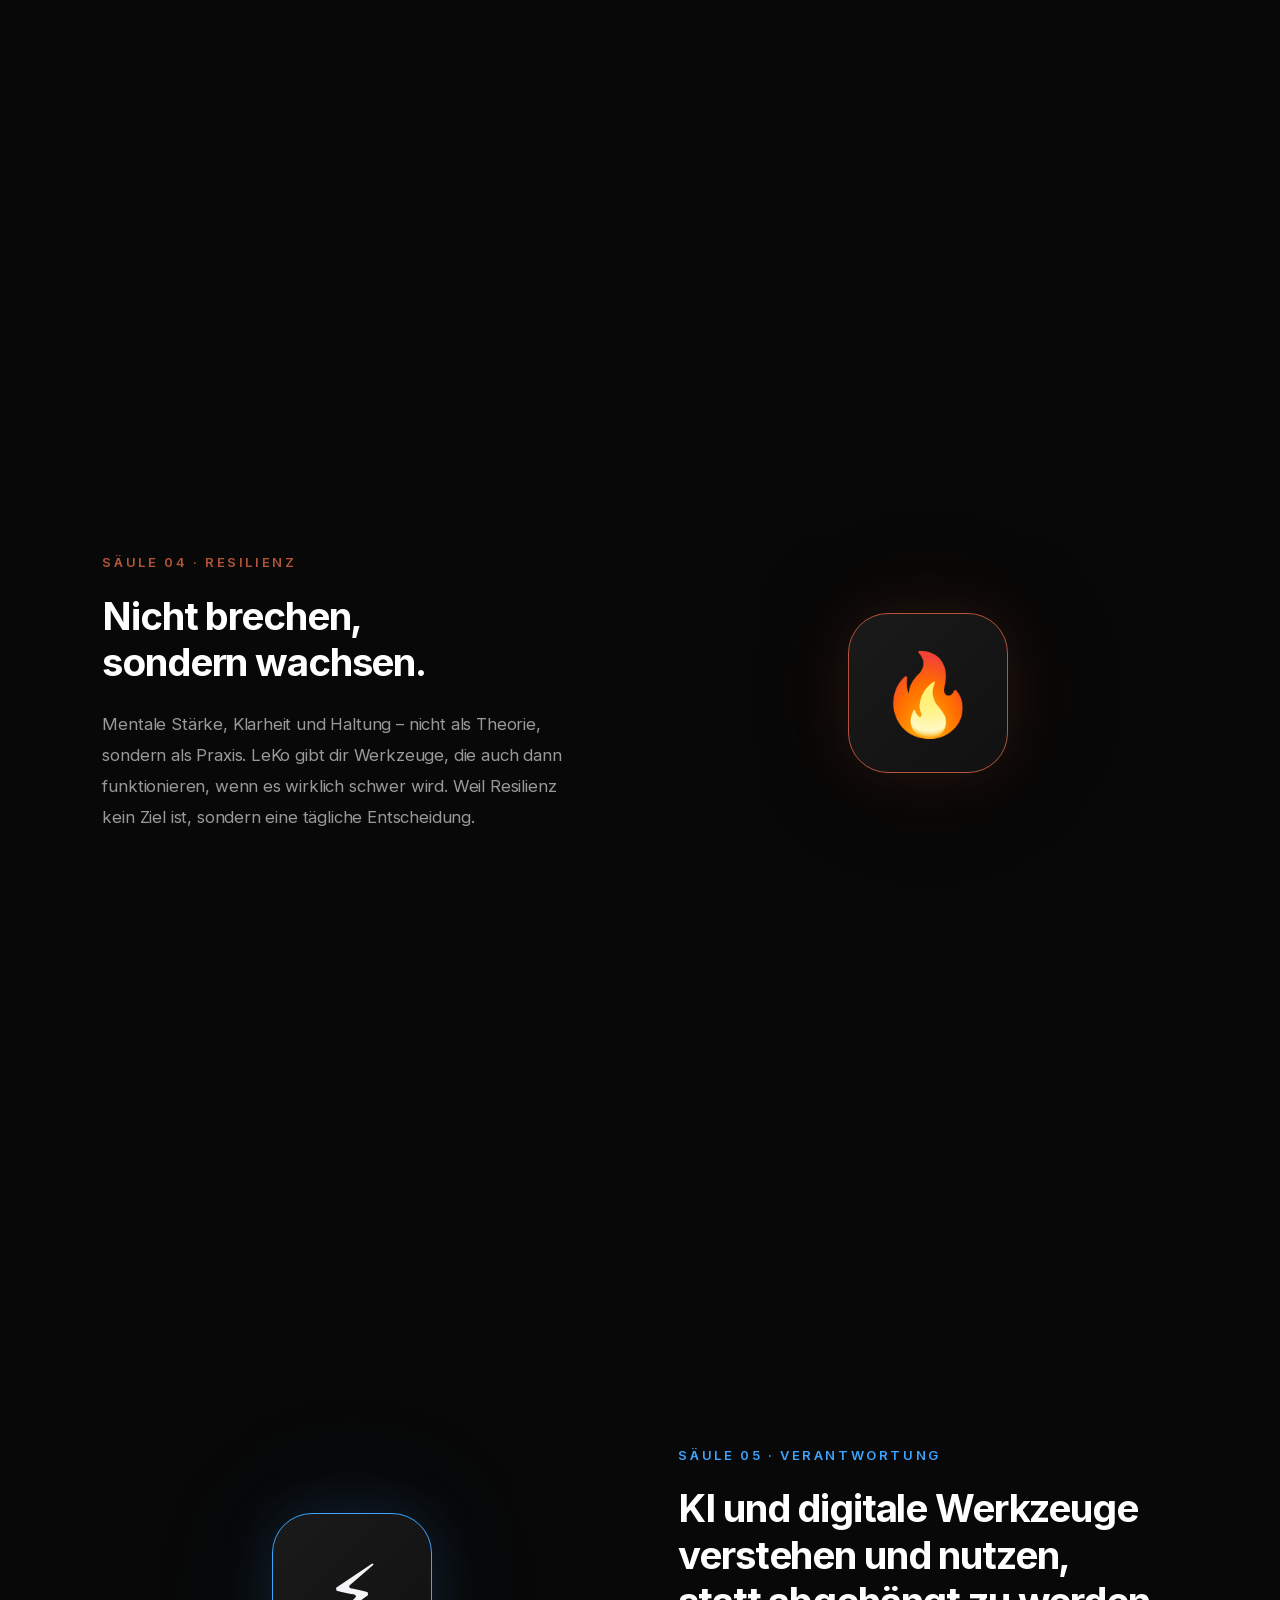
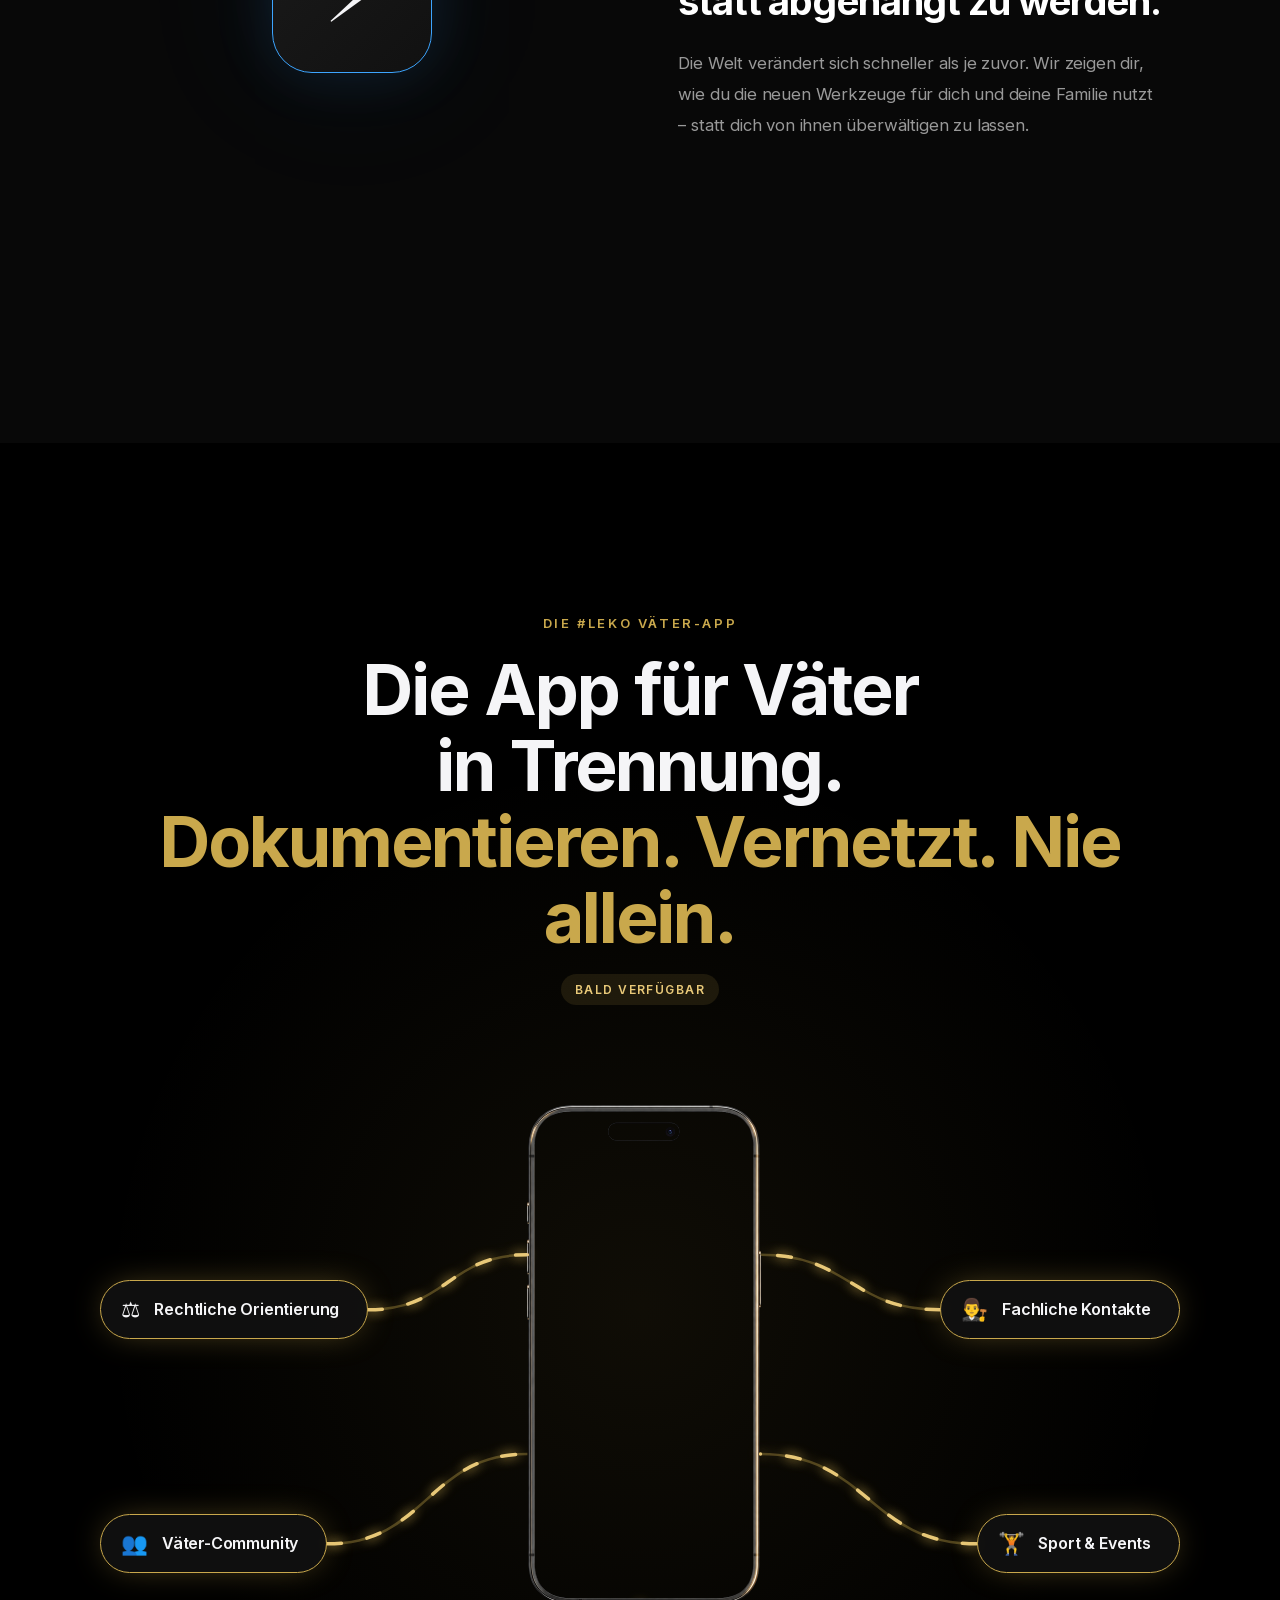
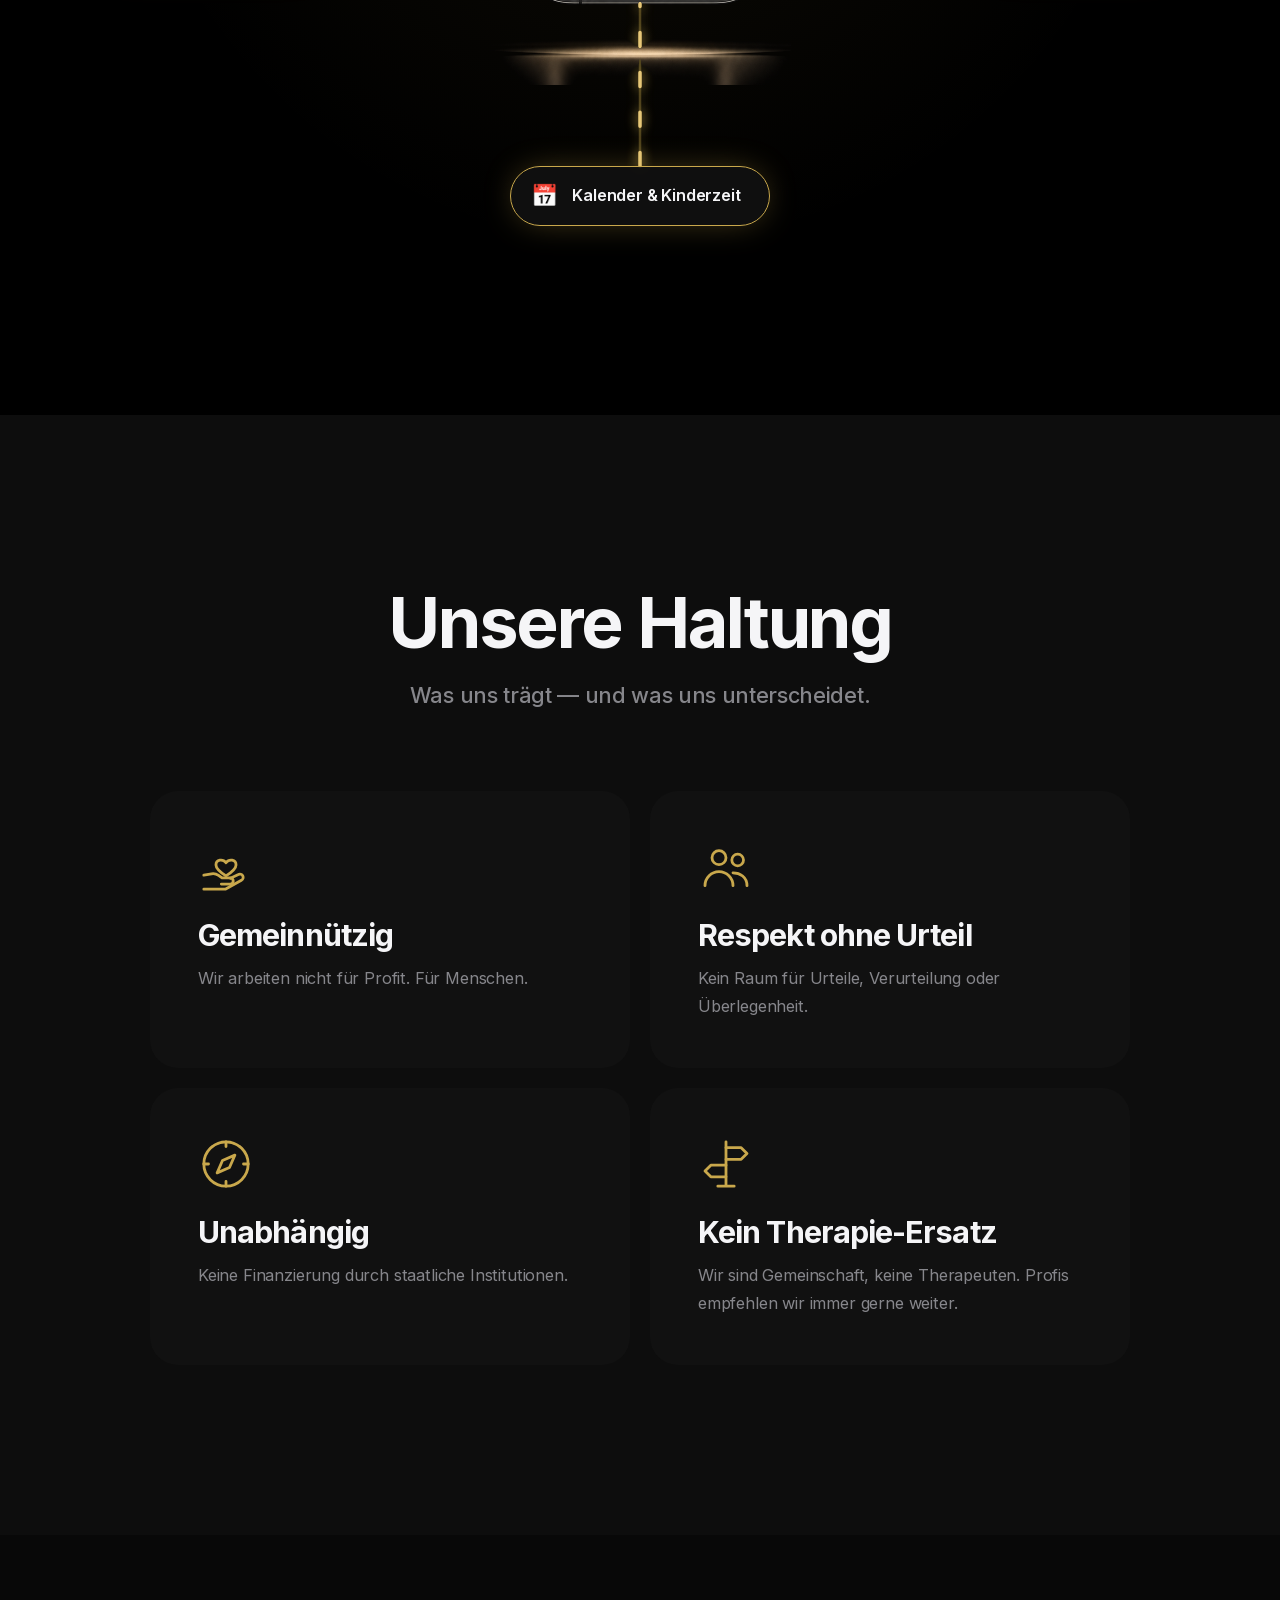
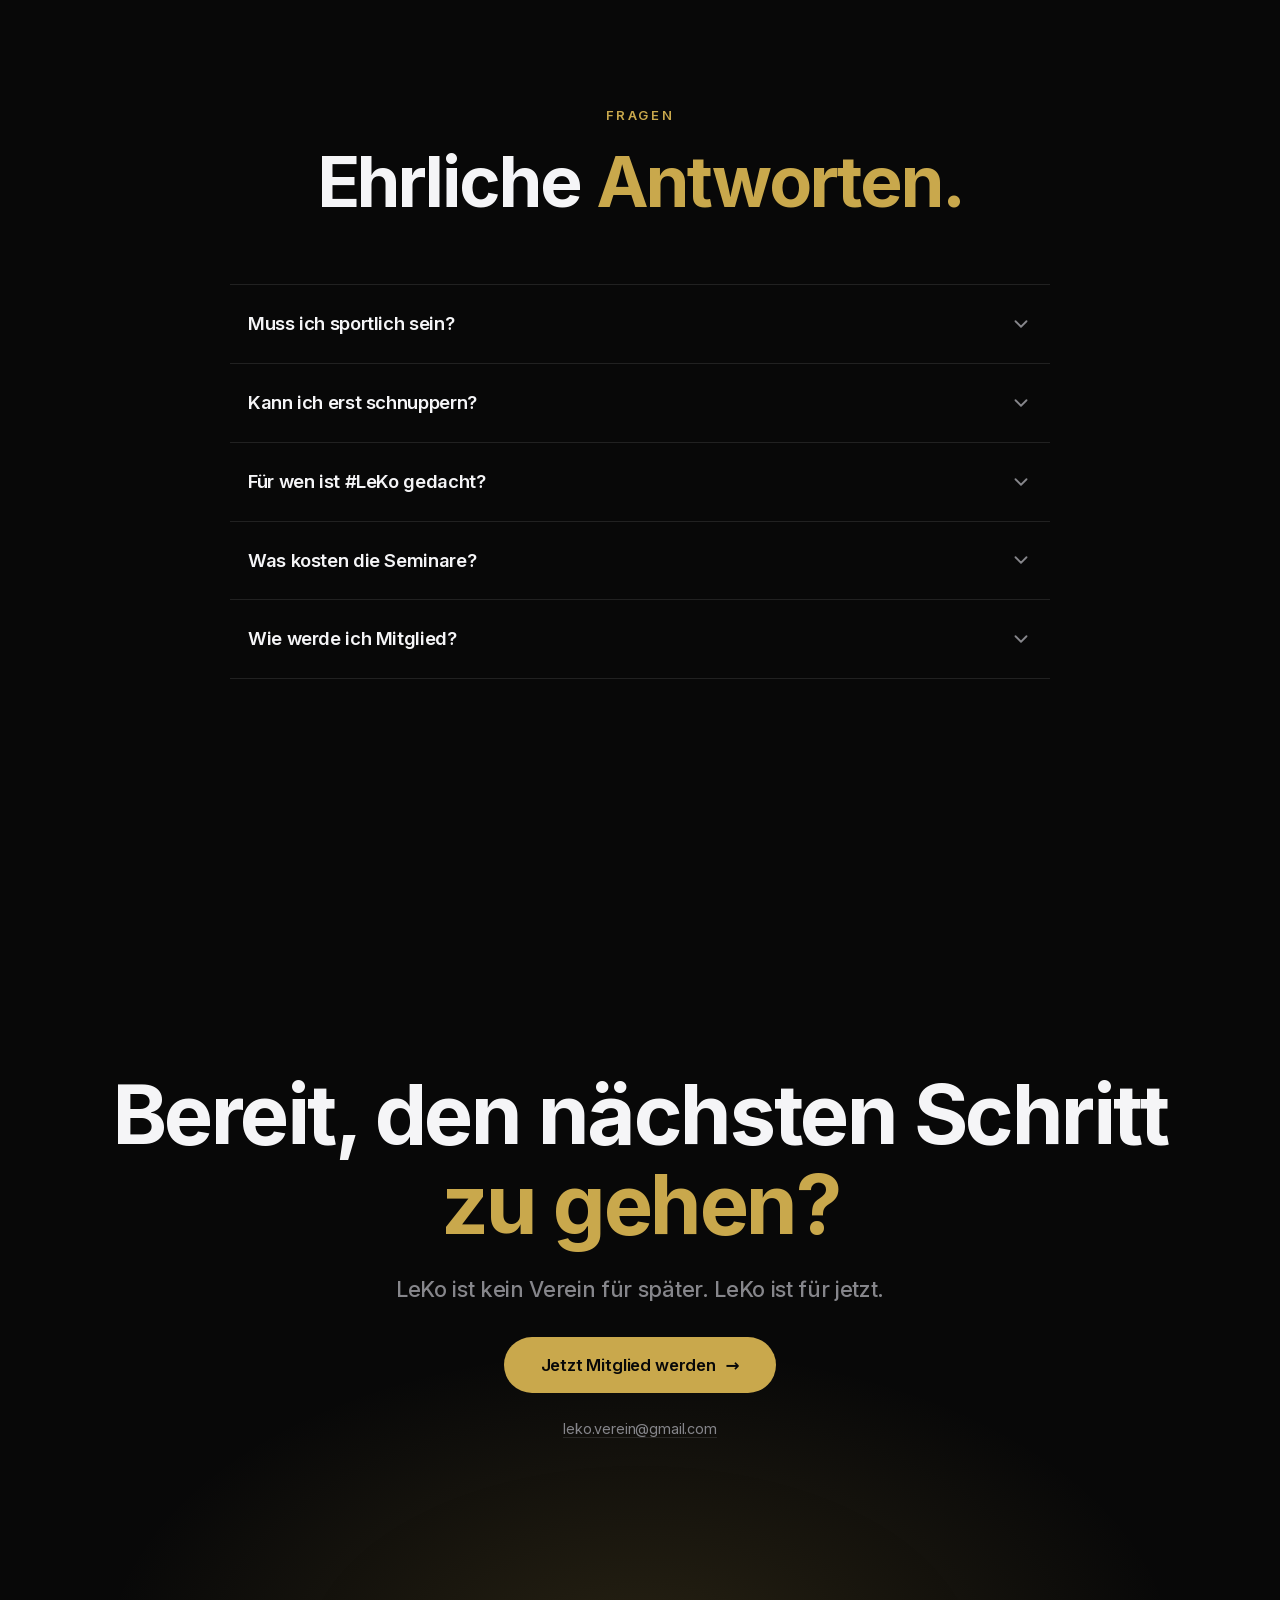
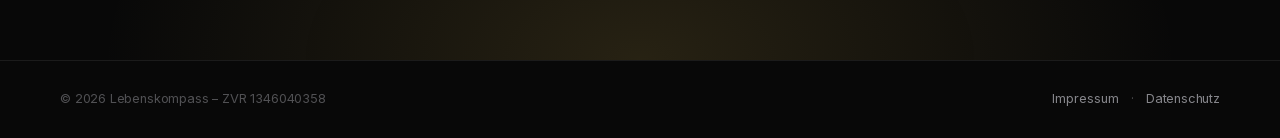
==== commit 328fe851: "feat: replace static app-screen.png with live KOMPASS video demo - Transcoded from 45.7MB HEVC to 2." ====
--- a/index.html
+++ b/index.html
@@ -44,6 +44,10 @@
 .mirror-item p{font-size:1.2rem;line-height:1.9;color:rgba(245,245,247,.85)}
 .mirror-item em{color:var(--text-white);font-style:italic}
 .mirror-bridge{max-width:680px;margin:clamp(3.5rem,7vw,5rem) auto 0;font-size:clamp(2rem,5vw,3.6rem);font-weight:800;letter-spacing:-.035em;line-height:1.1;color:var(--gold)}
+@media (max-width:760px){
+  .mirror-section{padding-top:clamp(60px,10vw,90px);padding-bottom:clamp(60px,10vw,90px)}
+  .mirror-item{margin-bottom:1.4rem}
+}
 
 /* ─── 3 · 5 SÄULEN: je eine Full-Screen-Sektion ──────────────────────── */
 .saeulen{background:var(--bg-black)}
@@ -246,8 +250,7 @@
     </ul>
     <div class="app-geraet" id="app-geraet">
       <img class="app-mockup" src="assets/img/iphone-mockup.png" width="603" height="1200" alt="" loading="lazy" decoding="async">
-      <img class="app-screen-bild" src="assets/img/app-screen.png" width="600" height="1128"
-           alt="Startbildschirm der KOMPASS-App: „Willkommen bei KOMPASS. Dein Werkzeug für schwierige Zeiten – von Vätern für Väter.“" loading="lazy" decoding="async">
+      <video class="app-screen-bild" autoplay loop muted playsinline src="assets/video/kompass-demo.mp4" aria-label="Demo der KOMPASS-App"></video>
       <span class="app-koerper" id="app-koerper" aria-hidden="true"></span>
     </div>
   </div>
